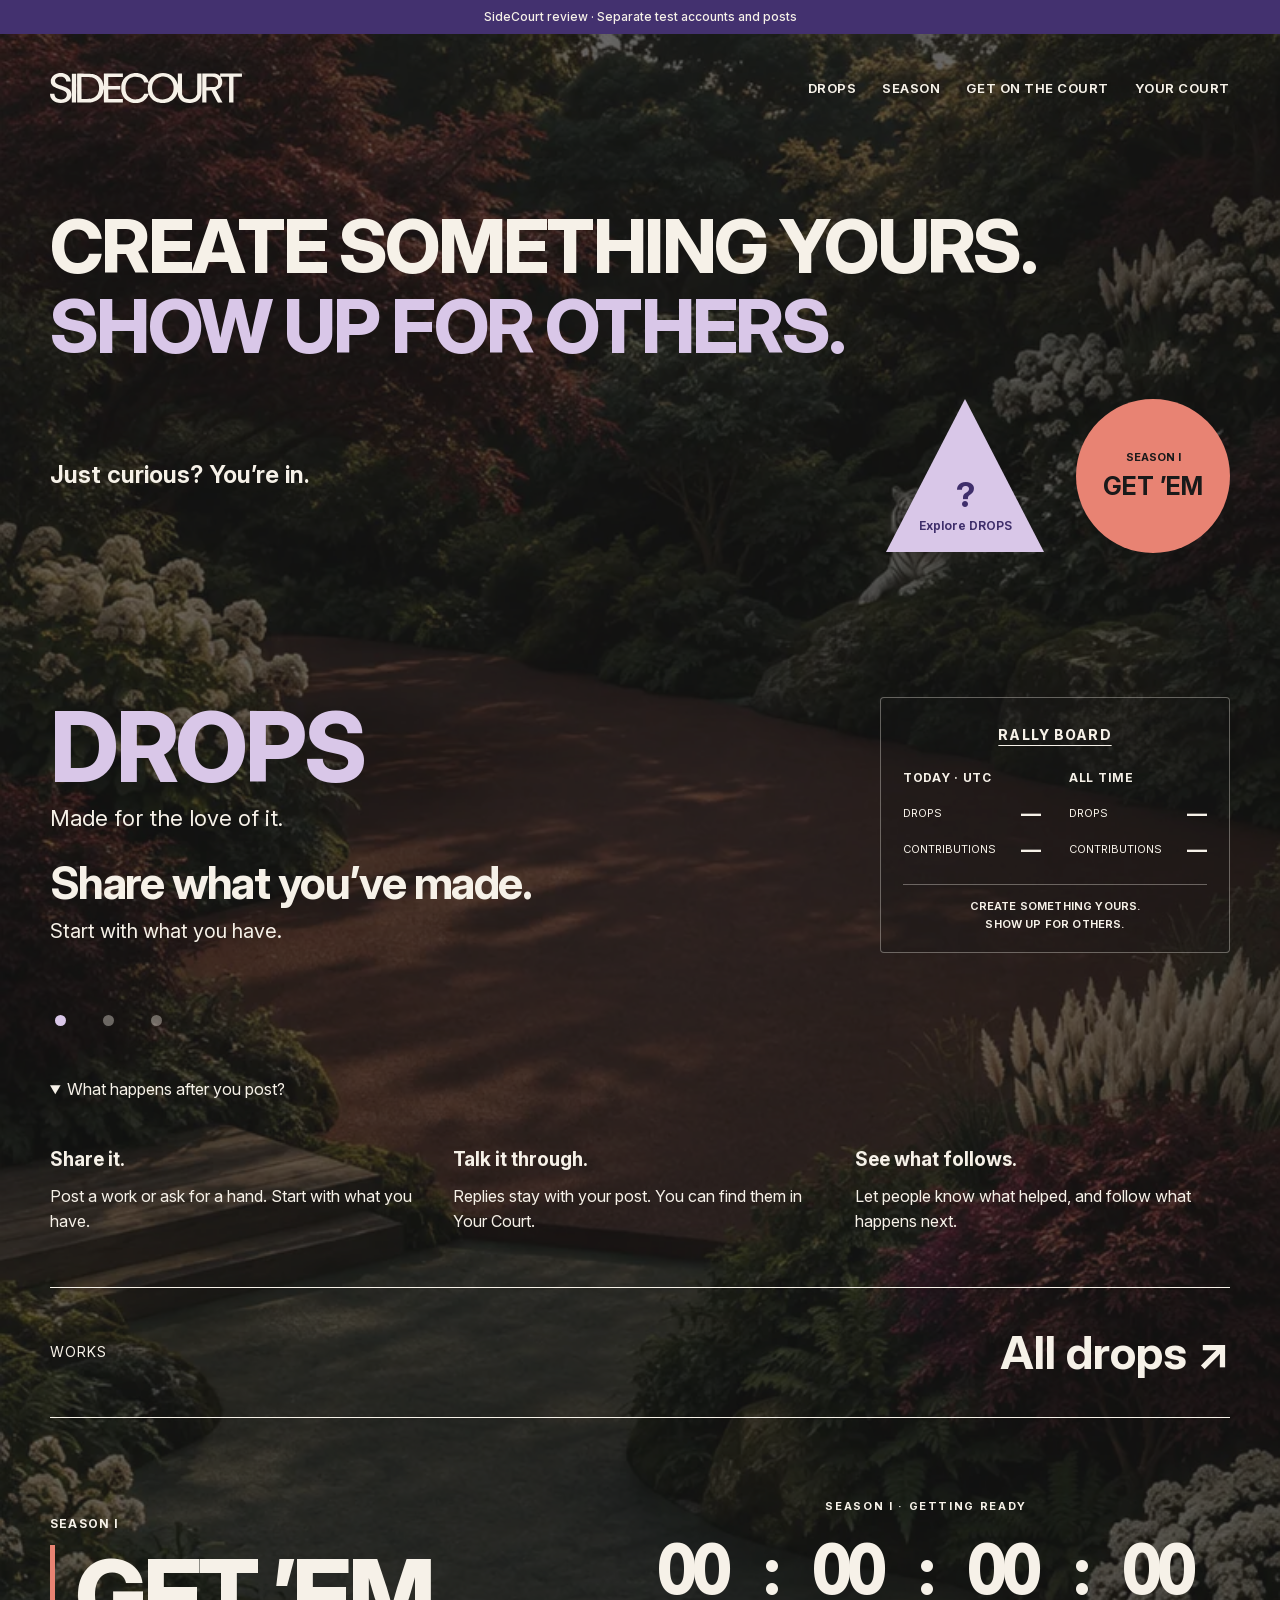
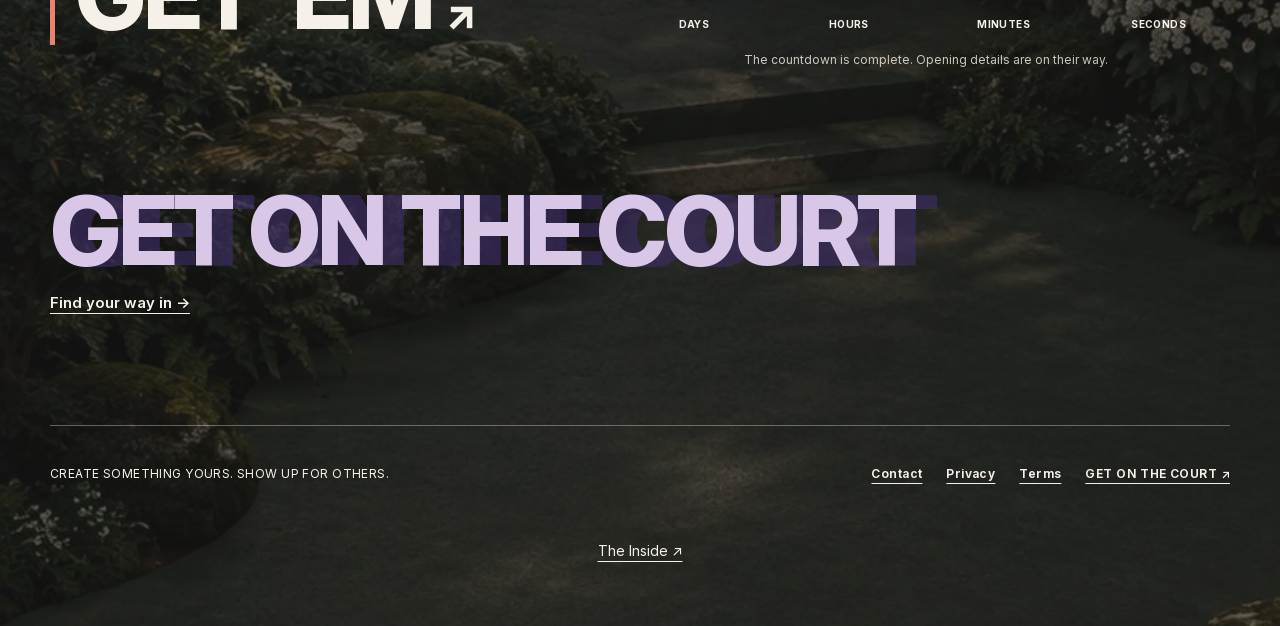
==== online-v2-2/index.html @ 7c6eb930 "Review: one-address AI connections (remote MCP flag, consent page for local clients) Co-Authored-By:" ====
<!DOCTYPE html>
<html lang="en" data-storage-key="sidecourt-cloud">
<head>
<meta charset="utf-8">
<meta name="viewport" content="width=device-width,initial-scale=1">
<title>SideCourt · Independent work</title>
<meta name="description" content="SideCourt — create something yours, show up for others.">
<script>if(new URLSearchParams(location.search).get('measure')==='1'){const s=document.createElement('script');s.src='performance.js';s.defer=true;document.head.append(s)}</script>
<script>(()=>{const p=(location.hash||'#home').slice(1).split('?')[0],art=({home:'home',drops:'drops',work:'drops',season:'season','get-on':'get-on',inside:'inside'})[p]||'utility';document.documentElement.dataset.entry=p==='home'?'home':'other';const link=document.createElement('link');link.rel='preload';link.as='image';link.href='assets/'+art+(matchMedia('(max-width:760px)').matches?'-mobile':'')+'.webp';link.fetchPriority='high';document.head.append(link)})();</script><style>html[data-entry="other"] [data-page="home"]{display:none}</style>
<link rel="preload" href="assets/InterLatin.woff2" as="font" type="font/woff2" crossorigin>
<link rel="stylesheet" href="scene.css?v=ac23c6d98a4e">
<link rel="icon" type="image/svg+xml" href="favicon.svg?v=stacked1">
<link rel="canonical" href="https://m1nga.github.io/sidecourt-review/online-v2-2">
<meta name="color-scheme" content="dark light">
<link rel="stylesheet" href="court.css?v=b1f5c480bf07">
<meta name="robots" content="noindex,nofollow"><style>.review-site-label{position:relative;z-index:100;background:#43316f;color:#f6f1e8;text-align:center;padding:8px 16px;font:500 12px/1.5 Inter,Arial,sans-serif}.review-site-label a{color:inherit}</style></head>
<body><aside class="review-site-label">SideCourt review · Separate test accounts and posts</aside>
<a class="skip" href="#main-home">Skip to content</a><noscript><div class="no-script">SideCourt needs JavaScript for navigation and account access. Enable it and reload this page.</div></noscript>
<div class="scene " data-page="home" style='--art:url("assets/home.webp");--art-mobile:url("assets/home-mobile.webp")'>
<header class="header container"><a class="brand" href="#home" aria-label="SideCourt home"><img src="assets/logo-cream.svg" alt="SideCourt" decoding="async"></a><nav class="nav" aria-label="Main navigation"><a href="#drops">DROPS</a><a href="#season">SEASON</a><a href="#get-on">GET ON THE COURT</a><a href="#court" data-account-link>YOUR COURT</a></nav><details class="mobile-nav"><summary>Menu</summary><nav aria-label="Mobile navigation"><a href="#drops">DROPS</a><a href="#season">SEASON</a><a href="#get-on">GET ON THE COURT</a><a href="#court" data-account-link>YOUR COURT</a></nav></details></header><main id="main-home" class="container" tabindex="-1"><section class="hero"><h1>
<span>CREATE SOMETHING YOURS.</span><span>SHOW UP FOR OTHERS.</span>
</h1>
<div class="hero-bottom">
<p><strong class="curious">Just curious? You’re in.</strong></p>
<div class="play-links">
<a class="triangle" data-random href="#drops" aria-label="Explore published posts"><strong>?</strong><span>Explore DROPS</span></a><a class="season-ball" href="#season" aria-label="Explore GET ’EM, Season I"><small>SEASON I</small><strong>GET ’EM</strong></a>
</div>
</div></section><section class="section" id="home-drops"><div class="drops-masthead"><div><h2>DROPS</h2><p class="drops-tagline">Made for the love of it.</p><div class="drops-carousel" aria-label="Ways to take part" aria-roledescription="carousel"><div class="drops-slides"><div class="drops-slide" ><h3>Share what you’ve made.</h3><p>Start with what you have.</p></div><div class="drops-slide" hidden><h3>Ask for a hand.</h3><p>Tell people what would help.</p></div><div class="drops-slide" hidden><h3>Help someone forward.</h3><p>You don’t need a work of your own to take part.</p></div></div><div class="carousel-controls"><button type="button" data-slide="0" aria-label="Show invitation 1" aria-pressed="true"></button><button type="button" data-slide="1" aria-label="Show invitation 2" aria-pressed="false"></button><button type="button" data-slide="2" aria-label="Show invitation 3" aria-pressed="false"></button></div></div></div><aside class="board" aria-label="Rally Board"><button type="button" class="board-title" data-board-info>RALLY BOARD</button><div class="periods"><div class="period"><strong class="period-title">TODAY · UTC</strong><div class="score-row"><span>DROPS</span><b data-rally="drops_today">—</b></div><div class="score-row"><span>CONTRIBUTIONS</span><b data-rally="contributions_today">—</b></div></div><div class="period"><strong class="period-title">ALL TIME</strong><div class="score-row"><span>DROPS</span><b data-rally="drops_all">—</b></div><div class="score-row"><span>CONTRIBUTIONS</span><b data-rally="contributions_all">—</b></div></div></div><p class="board-slogan"><span>CREATE SOMETHING YOURS.</span><span>SHOW UP FOR OTHERS.</span></p></aside></div><details class="participation-explainer" open><summary>What happens after you post?</summary><div class="participation-steps"><section><h3>Share it.</h3><p>Post a work or ask for a hand. Start with what you have.</p></section><section><h3>Talk it through.</h3><p>Replies stay with your post. You can find them in Your Court.</p></section><section><h3>See what follows.</h3><p>Let people know what helped, and follow what happens next.</p></section></div></details><div class="home-works-entry"><a id="all-drops-link" href="#drops"><span>WORKS</span><strong>All drops ↗</strong></a><p id="home-post-status" role="status" hidden></p><div id="home-featured" hidden></div></div></section><section class="section" id="home-season"><div class="season-intro">
<div>
<p class="eyebrow">SEASON I</p>
<h2><a class="season-title-link" href="#season" aria-label="Explore Season I"><span class="getem-word">GET ’EM</span><span aria-hidden="true">↗</span></a></h2>
</div>
<section class="season-countdown countdown-compact" data-season-countdown aria-label="Season I countdown"><p class="eyebrow" data-countdown-label>SEASON I OPENS IN</p><div class="countdown-digits" role="timer" aria-live="off"><div class="countdown-unit"><strong data-unit="days">00</strong><span>DAYS</span></div><div class="countdown-unit"><strong data-unit="hours">00</strong><span>HOURS</span></div><div class="countdown-unit"><strong data-unit="minutes">00</strong><span>MINUTES</span></div><div class="countdown-unit"><strong data-unit="seconds">00</strong><span>SECONDS</span></div></div><p class="countdown-date" data-countdown-note>October 13, 2026 · 11:13 AM EDT</p></section>

</div>
</section><section class="court-invite"><h2><a class="imprint" href="#get-on"><span class="imprint-word"><span class="imprint-trace" aria-hidden="true">GET ON THE COURT</span><span class="imprint-face">GET ON THE COURT</span></span></a></h2><a class="text-link" href="#get-on">Find your way in →</a></section></main><footer class="site-footer container"><p>CREATE SOMETHING YOURS. SHOW UP FOR OTHERS.</p>
<a href="#court?tab=support">Contact</a> <a href="#court?tab=privacy">Privacy</a> <a href="#court?tab=terms">Terms</a> <a href="#get-on">GET ON THE COURT ↗</a></footer><a class="inside-entry" href="#inside">The Inside ↗</a>
</div>
<div class="scene " data-page="drops" style='--art:url("assets/drops.webp");--art-mobile:url("assets/drops-mobile.webp")' hidden>
<header class="header container"><a class="brand" href="#home" aria-label="SideCourt home"><img src="assets/logo-cream.svg" alt="SideCourt" decoding="async"></a><nav class="nav" aria-label="Main navigation"><a href="#drops">DROPS</a><a href="#season">SEASON</a><a href="#get-on">GET ON THE COURT</a><a href="#court" data-account-link>YOUR COURT</a></nav><details class="mobile-nav"><summary>Menu</summary><nav aria-label="Mobile navigation"><a href="#drops">DROPS</a><a href="#season">SEASON</a><a href="#get-on">GET ON THE COURT</a><a href="#court" data-account-link>YOUR COURT</a></nav></details></header><main id="main-drops" class="container directory" tabindex="-1"><div class="directory-intro"><h1>DROPS</h1><p class="lede">Works to explore. Requests you might help with.</p></div><div class="discovery-tools">
<div class="directory-tabs" role="group" aria-label="Explore drops">
<button type="button" data-discovery="all" aria-pressed="true">All drops</button><button type="button" data-discovery="help" aria-pressed="false">Lend a hand</button>
</div>
<div class="directory-controls">
<label class="search"><span>Search drops &amp; people</span><input type="search" id="drop-search" placeholder="Work, person or @username" maxlength="100" autocomplete="off"></label><details class="filters"><summary>Filter</summary><div class="filter-panel">
<label><input type="checkbox" id="need-filter"> Specific help requests only</label><p>Show requests and works with an open invitation to help.</p>
</div></details>
</div>
<p id="discovery-context">Works and requests, shared by the people behind them.</p>
</div>
<section id="people-search" class="people-search" hidden><h2>People</h2><div id="people-results" class="people-results"></div><p id="people-status" role="status"></p><button type="button" class="text-link" id="people-more" hidden>More people →</button><button type="button" class="text-link" id="people-retry" hidden>Retry people search</button></section><div class="directory-posts"><article class="participation-invite invitation-square"><span class="invitation-plus" aria-hidden="true">+</span><p>This space could be yours.</p><div class="actions"><a class="button" href="#white?kind=work">Share a work ↗</a><a class="text-link" href="#white?kind=request">Ask for a hand ↗</a></div></article><div class="drop-grid" id="drop-results"></div></div>
<div id="drop-empty" class="glass empty" hidden>
<h2 id="empty-heading">No drops match this search.</h2>
<p id="empty-description">Try another word, or clear your filters.</p>
<button type="button" class="button" id="reset-search">Clear search &amp; filters</button>
</div>
<p id="result-status" role="status" aria-live="polite">Loading posts…</p><button class="text-link" data-retry-posts hidden>Retry</button></main><footer class="site-footer container"><p>CREATE SOMETHING YOURS. SHOW UP FOR OTHERS.</p>
<a href="#court?tab=support">Contact</a> <a href="#court?tab=privacy">Privacy</a> <a href="#court?tab=terms">Terms</a> <a href="#get-on">GET ON THE COURT ↗</a></footer>
</div>
<div class="scene " data-page="season" style='--art:url("assets/season.webp");--art-mobile:url("assets/season-mobile.webp")' hidden>
<header class="header container"><a class="brand" href="#home" aria-label="SideCourt home"><img src="assets/logo-cream.svg" alt="SideCourt" decoding="async"></a><nav class="nav" aria-label="Main navigation"><a href="#drops">DROPS</a><a href="#season">SEASON</a><a href="#get-on">GET ON THE COURT</a><a href="#court" data-account-link>YOUR COURT</a></nav><details class="mobile-nav"><summary>Menu</summary><nav aria-label="Mobile navigation"><a href="#drops">DROPS</a><a href="#season">SEASON</a><a href="#get-on">GET ON THE COURT</a><a href="#court" data-account-link>YOUR COURT</a></nav></details></header><main id="main-season" class="container season-page" tabindex="-1"><section class="season-countdown " data-season-countdown aria-label="Season I countdown"><p class="eyebrow" data-countdown-label>SEASON I OPENS IN</p><div class="countdown-digits" role="timer" aria-live="off"><div class="countdown-unit"><strong data-unit="days">00</strong><span>DAYS</span></div><div class="countdown-unit"><strong data-unit="hours">00</strong><span>HOURS</span></div><div class="countdown-unit"><strong data-unit="minutes">00</strong><span>MINUTES</span></div><div class="countdown-unit"><strong data-unit="seconds">00</strong><span>SECONDS</span></div></div><p class="countdown-date" data-countdown-note>October 13, 2026 · 11:13 AM EDT</p></section><div class="event-poster season-teaser">
<h1 class="season-title"><span class="getem-word">GET ’EM</span></h1>
<div class="season-message"><p class="event-line"><span>BRING ONE.</span><span>MOVE ONE.</span></p><div class="season-message-copy">
<p class="event-intro">Bring something you made.<br>Find something someone else made.<br>Do one thing that could move it forward.</p>
<p class="season-welcome">A product. A sketch. Something unfinished.<br>It doesn’t have to be ready. It just has to be yours.</p>
<div class="actions"><a class="button" href="#white?kind=work">PREPARE YOUR DROP →</a><a class="text-link" href="#drops">Explore the court ↗</a></div>
<p class="minor">Prepare now. Season participation opens separately.</p></div></div>
</div></main><footer class="site-footer container"><p>CREATE SOMETHING YOURS. SHOW UP FOR OTHERS.</p>
<a href="#court?tab=support">Contact</a> <a href="#court?tab=privacy">Privacy</a> <a href="#court?tab=terms">Terms</a> <a href="#get-on">GET ON THE COURT ↗</a></footer>
</div>
<div class="scene " data-page="get-on" style='--art:url("assets/get-on.webp");--art-mobile:url("assets/get-on-mobile.webp")' hidden>
<header class="header container"><a class="brand" href="#home" aria-label="SideCourt home"><img src="assets/logo-cream.svg" alt="SideCourt" decoding="async"></a><nav class="nav" aria-label="Main navigation"><a href="#drops">DROPS</a><a href="#season">SEASON</a><a href="#get-on">GET ON THE COURT</a><a href="#court" data-account-link>YOUR COURT</a></nav><details class="mobile-nav"><summary>Menu</summary><nav aria-label="Mobile navigation"><a href="#drops">DROPS</a><a href="#season">SEASON</a><a href="#get-on">GET ON THE COURT</a><a href="#court" data-account-link>YOUR COURT</a></nav></details></header><main id="main-get-on" class="container get-on-page" tabindex="-1"><h1><a class="imprint" href="#white?kind=work"><span class="imprint-word"><span class="imprint-trace" aria-hidden="true">GET ON THE COURT</span><span class="imprint-face">GET ON THE COURT</span></span></a></h1>
<p class="lede">Create something yours. Show up for others.</p>
<div class="routes"><section class="route glass"><h2>Something you made.</h2><p>A tool, an experiment, or something still taking shape. Give it a page of its own.</p><a class="button" href="#white?kind=work">Share a work</a></section><section class="route glass"><h2>Something to work through.</h2><p>A question, a missing piece, or a next step you could use a hand with. No product required.</p><a class="button secondary" href="#white?kind=request">Ask for a hand</a></section></div><p class="local-note"><a class="text-link" href="#drops">Explore DROPS →</a></p></main><footer class="site-footer container"><p>CREATE SOMETHING YOURS. SHOW UP FOR OTHERS.</p>
<a href="#court?tab=support">Contact</a> <a href="#court?tab=privacy">Privacy</a> <a href="#court?tab=terms">Terms</a> <a href="#get-on">GET ON THE COURT ↗</a></footer>
</div>
<div class="scene " data-page="inside" style='--art:url("assets/inside.webp");--art-mobile:url("assets/inside-mobile.webp")' hidden>
<header class="header container"><a class="brand" href="#home" aria-label="SideCourt home"><img src="assets/logo-cream.svg" alt="SideCourt" decoding="async"></a><nav class="nav" aria-label="Main navigation"><a href="#drops">DROPS</a><a href="#season">SEASON</a><a href="#get-on">GET ON THE COURT</a><a href="#court" data-account-link>YOUR COURT</a></nav><details class="mobile-nav"><summary>Menu</summary><nav aria-label="Mobile navigation"><a href="#drops">DROPS</a><a href="#season">SEASON</a><a href="#get-on">GET ON THE COURT</a><a href="#court" data-account-link>YOUR COURT</a></nav></details></header><main id="main-inside" class="container inside-page" tabindex="-1"><h1>THE<br>INSIDE</h1><div class="inside-opening"><h2>What you keep hidden is what brought you here.</h2><div class="inside-small"><p>Most of what we show begins somewhere we don’t.</p><p>A feeling that something no longer fits.</p><p>An idea that refuses to leave.</p><p>The urge to step somewhere unfamiliar.</p><p>Something another person leaves with us.</p><p>We rarely arrive with a clean explanation.</p></div></div><p class="inside-statement">Sometimes we make things simply because something inside us keeps moving.</p><div class="inside-creatures"><img src="assets/ring-cream.svg" alt="SideCourt" class="inside-ring" width="600" height="600" loading="lazy" decoding="async"><div class="inside-small"><p>If you’ve noticed the creatures around SideCourt, you’ve already seen traces of it.</p><p>A snake leaving what it has outgrown.</p><p>A tiger staying with something it cannot yet explain.</p><p>A leopard moving between land and water.</p><p>A magpie carrying something that did not begin with it.</p></div></div><div class="inside-ending"><p>They are not symbols to solve.</p><p>They are reminders that not everything that moves us needs to be visible.<br>Some things stay hidden for a while.</p><h2>And sometimes,<br>that’s exactly what leads us here.</h2><a class="text-link" data-return href="#home">← Back</a></div></main>
</div>
<div class="scene white" data-page="white" style='--art:url("assets/utility.webp");--art-mobile:url("assets/utility-mobile.webp")' hidden>
<header class="header container"><a class="brand" href="#home" aria-label="SideCourt home"><img src="assets/logo-plum.svg" alt="SideCourt" decoding="async"></a><nav class="nav" aria-label="Main navigation"><a href="#drops">DROPS</a><a href="#season">SEASON</a><a href="#get-on">GET ON THE COURT</a><a href="#court" data-account-link>YOUR COURT</a></nav><details class="mobile-nav"><summary>Menu</summary><nav aria-label="Mobile navigation"><a href="#drops">DROPS</a><a href="#season">SEASON</a><a href="#get-on">GET ON THE COURT</a><a href="#court" data-account-link>YOUR COURT</a></nav></details></header><main id="main-white" class="container submit-page" tabindex="-1"><div class="submit-heading">
<h1>Share something</h1>
<p>Share a work, ask for help, or do both.</p>
</div>
<div class="submit-grid">
<form id="work-form" aria-label="Private post draft">
<p class="minor">Save privately. Submit when ready. Publish after review.</p>
<section class="form-section">
<fieldset class="submission-kind"><legend>What would you like to share?</legend><label><input type="radio" name="kind" value="work"> <span>Share a work<small>Finished or still taking shape.</small></span></label><label><input type="radio" name="kind" value="thought"> <span>Ask for help<small>A question, a blocker, or something you need.</small></span></label><label><input type="radio" name="kind" value="work_need"> <span>Share a work + ask for help<small>Show your work and what could help next.</small></span></label></fieldset><input type="hidden" name="workBody"><input type="hidden" name="requestBody">
<input name="author" id="draft-author" type="hidden">
<label class="field"><span id="post-title-label">What is it called?</span><input id="work-name" name="name" maxlength="48" required placeholder="Give it a title"></label>
<label class="field"><span id="post-body-label">About your work</span><textarea aria-describedby="post-body-help" id="work-description" name="description" maxlength="8000" rows="6" required placeholder="Tell us what you made and what you’d like to share."></textarea></label>
<p class="minor" id="post-body-help">What does it do, who is it for, and why did you make it? A few sentences are enough.</p>
<section class="form-subsection" id="help-options"><label class="field">What would help?<textarea name="invitationBody" rows="3" maxlength="8000" placeholder="Ask one specific question, or describe the help you need."></textarea></label><input type="hidden" name="invitation" value="none"><p class="minor">People can reply on your page. Sharing a link does not give editing access.</p><label class="field">Anything to keep in mind? <span class="minor">Optional</span><textarea name="needContext" maxlength="8000" rows="2"></textarea></label></section><p class="minor" id="submission-material-help">Add a link, image or file so people can explore what you made.</p>
<section class="publication-guide" aria-label="Material use"><h2>Using what I share</h2><label class="field">Your choice<select id="collaboration-choice"><option value="">Choose before adding materials</option><option value="ask">Ask me first</option><option value="terms">Follow my terms</option><option value="legacy" hidden>Existing statement — kept unchanged</option></select></label><p id="terms-description" class="minor">No permission is selected for you.</p><div id="terms-fields" hidden><label class="field">Terms or license<textarea id="collaboration-terms" maxlength="1000" rows="3"></textarea></label><label class="field">Applies to<textarea name="termsScope" maxlength="1000" rows="2" placeholder="Say which materials these terms cover."></textarea></label></div><textarea name="reuse" hidden></textarea><p id="legacy-terms" class="preserve-text" hidden></p><p class="minor">Existing licenses still apply. This doesn’t give anyone editing access to your post.</p><fieldset><legend>These terms cover new materials I choose to add</legend><label><input type="checkbox" name="material-category" value="cover"> Cover images</label><label><input type="checkbox" name="material-category" value="files"> Uploaded files</label></fieldset><p id="permissions-status" role="status" class="minor">Choose before adding an image, uploading files or submitting.</p></section><details id="submission-attachments" open><summary>Links &amp; attachments</summary><p class="minor">Use a link, upload files, or both. Your source code is optional.</p><label class="field">Website or download link<input type="url" name="url" placeholder="https://" aria-describedby="website-help"></label><p class="minor" id="website-help">Already online? Link to the page people should open.</p><label class="field">GitHub or source link <span class="minor">Optional</span><input name="repository" type="url" placeholder="https://github.com/you/your-project" aria-describedby="github-help"></label><p class="minor" id="github-help">A repository, file or release page. This shares a link; it does not copy files to SideCourt.</p><div class="source-shortcuts"><a class="text-link" id="open-source" href="https://github.com/" target="_blank" rel="noopener noreferrer">Open GitHub ↗</a><a class="text-link" href="https://docs.github.com/en/repositories/working-with-files/managing-files/adding-a-file-to-a-repository" target="_blank" rel="noopener noreferrer">How to upload on GitHub ↗</a></div>
<div class="image-dropzone" id="image-dropzone"><label class="field">Image<input type="file" id="draft-cover" accept="image/png,image/jpeg,image/webp"></label><button type="button" id="remove-cover" class="text-link" hidden>Remove image</button><p class="status-line" id="cover-status" role="status">PNG, JPG or WebP · up to 1 MB.</p>
<p class="minor drop-hint">Drop an image here, or choose one.</p></div><div class="file-dropzone" id="file-dropzone"><label class="field">Files from your computer<input type="file" name="files" id="draft-files" multiple accept=".png,.jpg,.jpeg,.webp,.pdf,.txt,.md,.csv,.json,.zip"></label><p class="minor">Drop files here or choose several at once. ZIP a folder before uploading. Files upload privately to SideCourt storage (Supabase); you choose any public downloads after review.</p></div><p class="status-line" id="files-status" role="status" aria-live="polite">Up to 50 MB per file. For larger downloads, use a website or GitHub release link.</p>
</details>
<section class="form-subsection"><h2>Responses</h2><label><input type="radio" name="responses" value="open"> Open to replies</label><p class="minor">People can ask questions and share feedback here.</p><label><input type="radio" name="responses" value="updates"> Updates only</label><p class="minor">Only you can post updates here. Existing replies stay visible.</p><label class="field">Alternative contact <span class="minor">Required for help with updates only</span><input name="contact" maxlength="2048" placeholder="https://… or mailto:…"></label></section><div id="invitation-detail" hidden></div>
<details class="form-subsection" id="post-context"><summary>A little more context <span class="minor">Optional</span></summary><label class="field"><span id="post-why-label">Why it exists</span><textarea name="why" maxlength="8000" rows="3" placeholder="What made you start?"></textarea></label><label class="field"><span id="post-start-label">Use &amp; compatibility</span><textarea name="start" maxlength="8000" rows="3" placeholder="How to use it, supported devices, or anything worth knowing first."></textarea></label></details><textarea name="cardLine" hidden></textarea>
</section><div class="form-actions draft-save-bar">
<button type="button" class="text-link" id="save-draft">Save draft</button><button type="button" class="button secondary" id="preview-work">Preview →</button><button class="button" id="prepare-work" type="submit">Check before sharing →</button>
</div>
<p class="form-status" id="form-status" role="status" aria-live="polite"></p>
</form>
<aside class="submit-preview"><p class="eyebrow">YOUR CARD</p>
<div id="live-flip-preview"></div>
<div hidden aria-hidden="true">
<div id="draft-cover-placeholder"></div>
<img id="draft-preview-cover" hidden alt="Your selected cover"><h2 id="draft-preview-name"></h2>
<p id="draft-preview-author"></p>
<p id="draft-preview-description"></p>
</div>
<p class="minor">Your description appears on the back. Your username is added automatically.</p></aside>
</div></main><footer class="site-footer container"><p>CREATE SOMETHING YOURS. SHOW UP FOR OTHERS.</p>
<a href="#court?tab=support">Contact</a> <a href="#court?tab=privacy">Privacy</a> <a href="#court?tab=terms">Terms</a> <a href="#get-on">GET ON THE COURT ↗</a></footer>
</div>
<div class="scene " data-page="work" style='--art:url("assets/drops.webp");--art-mobile:url("assets/drops-mobile.webp")' hidden>
<header class="header container"><a class="brand" href="#home" aria-label="SideCourt home"><img src="assets/logo-cream.svg" alt="SideCourt" decoding="async"></a><nav class="nav" aria-label="Main navigation"><a href="#drops">DROPS</a><a href="#season">SEASON</a><a href="#get-on">GET ON THE COURT</a><a href="#court" data-account-link>YOUR COURT</a></nav><details class="mobile-nav"><summary>Menu</summary><nav aria-label="Mobile navigation"><a href="#drops">DROPS</a><a href="#season">SEASON</a><a href="#get-on">GET ON THE COURT</a><a href="#court" data-account-link>YOUR COURT</a></nav></details></header><main id="main-work" class="container work-page" tabindex="-1"><h1>Find something on the court.</h1><a class="text-link" href="#drops">Explore DROPS →</a></main><footer class="site-footer container"><p>CREATE SOMETHING YOURS. SHOW UP FOR OTHERS.</p>
<a href="#court?tab=support">Contact</a> <a href="#court?tab=privacy">Privacy</a> <a href="#court?tab=terms">Terms</a> <a href="#get-on">GET ON THE COURT ↗</a></footer>
</div>
<div class="scene white" data-page="account" style='--art:url("assets/utility.webp");--art-mobile:url("assets/utility-mobile.webp")' hidden>
<header class="header container"><a class="brand" href="#home" aria-label="SideCourt home"><img src="assets/logo-plum.svg" alt="SideCourt" decoding="async"></a><nav class="nav" aria-label="Main navigation"><a href="#drops">DROPS</a><a href="#season">SEASON</a><a href="#get-on">GET ON THE COURT</a><a href="#court" data-account-link>YOUR COURT</a></nav><details class="mobile-nav"><summary>Menu</summary><nav aria-label="Mobile navigation"><a href="#drops">DROPS</a><a href="#season">SEASON</a><a href="#get-on">GET ON THE COURT</a><a href="#court" data-account-link>YOUR COURT</a></nav></details></header><main id="main-account" class="container account-page" tabindex="-1"><section class="account-welcome"><p class="eyebrow">YOUR COURT</p>
<h1>Make yourself<br>at home.</h1>
<p>Your work, the things you save, and the exchanges you want to keep going.</p>
<p class="minor">Browse without an account. Sign in when you want to save a work or join a conversation.</p></section><section class="identity-panel">Account options are loading…</section></main><footer class="site-footer container"><p>CREATE SOMETHING YOURS. SHOW UP FOR OTHERS.</p>
<a href="#court?tab=support">Contact</a> <a href="#court?tab=privacy">Privacy</a> <a href="#court?tab=terms">Terms</a> <a href="#get-on">GET ON THE COURT ↗</a></footer>
</div>
<div class="scene " data-page="player" style='--art:url("assets/home.webp");--art-mobile:url("assets/home-mobile.webp")' hidden>
<header class="header container"><a class="brand" href="#home" aria-label="SideCourt home"><img src="assets/logo-cream.svg" alt="SideCourt" decoding="async"></a><nav class="nav" aria-label="Main navigation"><a href="#drops">DROPS</a><a href="#season">SEASON</a><a href="#get-on">GET ON THE COURT</a><a href="#court" data-account-link>YOUR COURT</a></nav><details class="mobile-nav"><summary>Menu</summary><nav aria-label="Mobile navigation"><a href="#drops">DROPS</a><a href="#season">SEASON</a><a href="#get-on">GET ON THE COURT</a><a href="#court" data-account-link>YOUR COURT</a></nav></details></header><main id="main-player" class="container player-page" tabindex="-1"><h1>Meet the people behind the posts.</h1><a class="text-link" href="#drops">Explore DROPS →</a></main><footer class="site-footer container"><p>CREATE SOMETHING YOURS. SHOW UP FOR OTHERS.</p>
<a href="#court?tab=support">Contact</a> <a href="#court?tab=privacy">Privacy</a> <a href="#court?tab=terms">Terms</a> <a href="#get-on">GET ON THE COURT ↗</a></footer>
</div>
<div class="scene white" data-page="court" style='--art:url("assets/utility.webp");--art-mobile:url("assets/utility-mobile.webp")' hidden>
<header class="header container"><a class="brand" href="#home" aria-label="SideCourt home"><img src="assets/logo-plum.svg" alt="SideCourt" decoding="async"></a><nav class="nav" aria-label="Main navigation"><a href="#drops">DROPS</a><a href="#season">SEASON</a><a href="#get-on">GET ON THE COURT</a><a href="#court" data-account-link>YOUR COURT</a></nav><details class="mobile-nav"><summary>Menu</summary><nav aria-label="Mobile navigation"><a href="#drops">DROPS</a><a href="#season">SEASON</a><a href="#get-on">GET ON THE COURT</a><a href="#court" data-account-link>YOUR COURT</a></nav></details></header><main id="main-court" class="container court-page" tabindex="-1"><div class="account-session" role="status" aria-live="polite"><span id="court-session-state">Checking your session…</span><button type="button" class="text-link" id="court-signout" hidden>Sign out</button></div><div class="workspace-heading" hidden>
<div>
<p class="eyebrow">YOUR COURT</p>
<h1 id="court-heading">Room for your work.</h1>
<p id="court-welcome">Create, manage and come back to what matters.</p>
</div>
<button class="button" type="button" data-new-work>New post ↗</button>
</div>
<div class="workspace-shell">
<nav class="workspace-nav" aria-label="Your Court sections" hidden><a href="#court?tab=overview">Overview</a><a href="#court?tab=drafts">Drafts</a><a href="#court?tab=posts">Your posts</a><a href="#court?tab=inbox">Inbox</a><a href="#court?tab=saved">Saved</a><a href="#court?tab=profile">Profile</a><a href="#court?tab=settings">Settings</a><a href="#court?tab=help">Need a hand?</a></nav><div>
<p class="workspace-scope" hidden>Your private workspace. You choose when an approved work becomes public.</p>
<p id="court-action-status" class="status-line" role="status" aria-live="polite"></p>
<div id="court-content" class="court-content"></div>
</div>
</div></main><footer class="site-footer container"><p>CREATE SOMETHING YOURS. SHOW UP FOR OTHERS.</p>
<a href="#court?tab=support">Contact</a> <a href="#court?tab=privacy">Privacy</a> <a href="#court?tab=terms">Terms</a> <a href="#get-on">GET ON THE COURT ↗</a></footer>
</div>
<div class="scene white" data-page="settings" style='--art:url("assets/utility.webp");--art-mobile:url("assets/utility-mobile.webp")' hidden>
<header class="header container"><a class="brand" href="#home" aria-label="SideCourt home"><img src="assets/logo-plum.svg" alt="SideCourt" decoding="async"></a><nav class="nav" aria-label="Main navigation"><a href="#drops">DROPS</a><a href="#season">SEASON</a><a href="#get-on">GET ON THE COURT</a><a href="#court" data-account-link>YOUR COURT</a></nav><details class="mobile-nav"><summary>Menu</summary><nav aria-label="Mobile navigation"><a href="#drops">DROPS</a><a href="#season">SEASON</a><a href="#get-on">GET ON THE COURT</a><a href="#court" data-account-link>YOUR COURT</a></nav></details></header><main id="main-settings" class="container settings-page" tabindex="-1"><a class="text-link" href="#court">← Your Court</a><h1>Settings</h1>
<p>Account settings are in Your Court.</p><a class="button" href="#court?tab=account">Open your account →</a></main><footer class="site-footer container"><p>CREATE SOMETHING YOURS. SHOW UP FOR OTHERS.</p>
<a href="#court?tab=support">Contact</a> <a href="#court?tab=privacy">Privacy</a> <a href="#court?tab=terms">Terms</a> <a href="#get-on">GET ON THE COURT ↗</a></footer>
</div>
<div class="scene " data-page="preview" style='--art:url("assets/drops.webp");--art-mobile:url("assets/drops-mobile.webp")' hidden>
<header class="header container"><a class="brand" href="#home" aria-label="SideCourt home"><img src="assets/logo-cream.svg" alt="SideCourt" decoding="async"></a><nav class="nav" aria-label="Main navigation"><a href="#drops">DROPS</a><a href="#season">SEASON</a><a href="#get-on">GET ON THE COURT</a><a href="#court" data-account-link>YOUR COURT</a></nav><details class="mobile-nav"><summary>Menu</summary><nav aria-label="Mobile navigation"><a href="#drops">DROPS</a><a href="#season">SEASON</a><a href="#get-on">GET ON THE COURT</a><a href="#court" data-account-link>YOUR COURT</a></nav></details></header><main id="main-preview" class="container work-page" tabindex="-1"><div class="preview-banner">
<span>Private preview · not published</span><a class="text-link" href="#white">← Back to editing</a>
</div>
<div id="full-work-preview"></div></main><footer class="site-footer container"><p>CREATE SOMETHING YOURS. SHOW UP FOR OTHERS.</p>
<a href="#court?tab=support">Contact</a> <a href="#court?tab=privacy">Privacy</a> <a href="#court?tab=terms">Terms</a> <a href="#get-on">GET ON THE COURT ↗</a></footer>
</div>
<div class="scene white" data-page="not-found" style='--art:url("assets/utility.webp");--art-mobile:url("assets/utility-mobile.webp")' hidden>
<header class="header container"><a class="brand" href="#home" aria-label="SideCourt home"><img src="assets/logo-plum.svg" alt="SideCourt" decoding="async"></a><nav class="nav" aria-label="Main navigation"><a href="#drops">DROPS</a><a href="#season">SEASON</a><a href="#get-on">GET ON THE COURT</a><a href="#court" data-account-link>YOUR COURT</a></nav><details class="mobile-nav"><summary>Menu</summary><nav aria-label="Mobile navigation"><a href="#drops">DROPS</a><a href="#season">SEASON</a><a href="#get-on">GET ON THE COURT</a><a href="#court" data-account-link>YOUR COURT</a></nav></details></header><main id="main-not-found" class="container missing-page" tabindex="-1"><h1>This page isn’t here.</h1>
<p>The link may be incomplete, or the page may no longer be available.</p>
<a class="button" href="#home">Back home →</a><a class="text-link" href="#drops">Explore DROPS →</a></main><footer class="site-footer container"><p>CREATE SOMETHING YOURS. SHOW UP FOR OTHERS.</p>
<a href="#court?tab=support">Contact</a> <a href="#court?tab=privacy">Privacy</a> <a href="#court?tab=terms">Terms</a> <a href="#get-on">GET ON THE COURT ↗</a></footer>
</div>
<div class="scene white" data-page="season-join" style='--art:url("assets/utility.webp");--art-mobile:url("assets/utility-mobile.webp")' hidden="">
<header class="header container"><a class="brand" href="#home" aria-label="SideCourt home"><img src="assets/logo-plum.svg" alt="SideCourt" decoding="async"></a><nav class="nav" aria-label="Main navigation"><a href="#drops">DROPS</a><a href="#season">SEASON</a><a href="#get-on">GET ON THE COURT</a><a href="#court" data-account-link>YOUR COURT</a></nav><details class="mobile-nav"><summary>Menu</summary><nav aria-label="Mobile navigation"><a href="#drops">DROPS</a><a href="#season">SEASON</a><a href="#get-on">GET ON THE COURT</a><a href="#court" data-account-link>YOUR COURT</a></nav></details></header><main id="main-season-join" class="container workspace-page" tabindex="-1">Season I · preparing to open.</main><footer class="site-footer container"><p>CREATE SOMETHING YOURS. SHOW UP FOR OTHERS.</p>
<a href="#court?tab=support">Contact</a> <a href="#court?tab=privacy">Privacy</a> <a href="#court?tab=terms">Terms</a> <a href="#get-on">GET ON THE COURT ↗</a></footer>
</div>
<div class="scene white" data-page="season-entry" style='--art:url("assets/utility.webp");--art-mobile:url("assets/utility-mobile.webp")' hidden="">
<header class="header container"><a class="brand" href="#home" aria-label="SideCourt home"><img src="assets/logo-plum.svg" alt="SideCourt" decoding="async"></a><nav class="nav" aria-label="Main navigation"><a href="#drops">DROPS</a><a href="#season">SEASON</a><a href="#get-on">GET ON THE COURT</a><a href="#court" data-account-link>YOUR COURT</a></nav><details class="mobile-nav"><summary>Menu</summary><nav aria-label="Mobile navigation"><a href="#drops">DROPS</a><a href="#season">SEASON</a><a href="#get-on">GET ON THE COURT</a><a href="#court" data-account-link>YOUR COURT</a></nav></details></header><main id="main-season-entry" class="container workspace-page" tabindex="-1">Season I · preparing to open.</main><footer class="site-footer container"><p>CREATE SOMETHING YOURS. SHOW UP FOR OTHERS.</p>
<a href="#court?tab=support">Contact</a> <a href="#court?tab=privacy">Privacy</a> <a href="#court?tab=terms">Terms</a> <a href="#get-on">GET ON THE COURT ↗</a></footer>
</div>
<dialog id="preview-dialog"><button class="close" type="button" aria-label="Close dialog">×</button><h2 id="dialog-title">SideCourt</h2>
<div id="dialog-body"></div></dialog><script defer src="config.js?v=954787739b1d"></script><script defer src="scene.js?v=285f85a361e4"></script>
<script defer src="court.js?v=427c4688855c"></script>
</body>
</html>
---- online-v2-2/scene.css ----
@font-face{font-family:Inter;src:url('assets/InterVariable.woff2') format('woff2');font-weight:100 900;font-display:swap}
@font-face{font-family:Inter;src:url('assets/InterLatin.woff2') format('woff2');font-weight:100 900;font-display:swap;unicode-range:U+0-024F,U+1E00-1EFF,U+2000-206F,U+20A0-20CF,U+2100-21FF,U+2212,U+FEFF,U+FFFD}
:root{--cream:#f6f1e8;--plum:#3f2e6b;--ink:#1a1a1a;--lilac:#d9c7e8;--coral:#e88373;--line:rgba(246,241,232,.35);--max:1180px;color-scheme:dark}
*{box-sizing:border-box}html{scroll-behavior:smooth;scroll-padding-top:24px}body{margin:0;background:var(--ink);font:16px/1.6 Inter,Arial,sans-serif;color:var(--cream)}[hidden]{display:none!important}a{color:inherit;text-underline-offset:5px}button,input,select,textarea{font:inherit}button,summary{cursor:pointer}button:disabled{cursor:not-allowed;opacity:1;color:#68616b;background:#e9e1e8;border:1px solid #807381}a,button,input,select,textarea,summary{-webkit-tap-highlight-color:transparent}a:focus-visible,button:focus-visible,summary:focus-visible,input:focus-visible,select:focus-visible,textarea:focus-visible{outline:3px solid var(--cream);outline-offset:5px;box-shadow:0 0 0 7px var(--plum)}button,a{touch-action:manipulation}img{display:block;max-width:100%}h1,h2,h3,p{margin:0}p+p{margin-top:1em}h1,h2,h3{line-height:1.08;overflow-wrap:anywhere}h1{font-size:clamp(42px,6.8vw,88px);letter-spacing:-.035em;font-weight:780}h2{font-size:clamp(30px,4vw,52px);letter-spacing:-.025em}h3{font-size:24px}button{color:inherit}main{min-height:60vh;outline:none}main:focus{box-shadow:none}main>*+*{margin-top:32px}.container{width:min(calc(100% - 96px),var(--max));margin-inline:auto}.scene{position:relative;isolation:isolate;min-height:100svh;padding-bottom:30px;background:var(--ink)}.scene:before{content:"";position:absolute;inset:0;z-index:-2;background-image:var(--art);background-size:cover;background-position:center top}.scene:after{content:"";position:absolute;inset:0;z-index:-1;background:rgba(26,26,26,.65);pointer-events:none}.white{color:var(--ink);--line:rgba(63,46,107,.25);color-scheme:light}.white:after{background:rgba(246,241,232,.93)}.white h1,.white h2{color:var(--plum)}.header{min-height:108px;display:flex;align-items:center;justify-content:space-between;gap:32px}.brand{flex:0 0 auto;display:block}.brand img{width:192px;height:auto}.nav{display:flex;align-items:center;gap:26px}.nav a,.mobile-nav a{font-size:13px;letter-spacing:.04em;font-weight:650;text-decoration:none;min-height:44px;display:flex;align-items:center}.nav a[aria-current=page]{text-decoration:underline;text-decoration-thickness:2px}.nav a:hover{text-decoration:underline}.white .nav a:hover{color:var(--plum)}.mobile-nav{display:none}.site-footer{display:flex;justify-content:space-between;gap:24px;border-top:1px solid var(--line);margin-top:100px;padding-top:26px;font-size:12px;letter-spacing:.035em}.site-footer a{font-weight:650}.inside-entry{display:block;width:max-content;margin:44px auto 12px;font-size:14px;min-height:44px}.skip{position:fixed;top:8px;left:8px;z-index:100;background:var(--cream);color:var(--plum);padding:12px;transform:translateY(-150%)}.skip:focus{transform:none}.sr-only,.sr-status{position:absolute;width:1px;height:1px;overflow:hidden;clip-path:inset(50%)}.eyebrow{font-size:12px;font-weight:700;letter-spacing:.1em;line-height:1.5;margin-bottom:12px;display:block}.minor,.sample-note,.local-state-label{font-size:14px;line-height:1.65}.sample-note{margin-top:18px}.text-link{display:inline-flex;align-items:center;min-height:44px;gap:8px;background:none;border:0;padding:4px 0;text-decoration:underline;font-weight:600;font-size:15px;line-height:1.45;white-space:normal;text-align:left}.button{display:inline-flex;align-items:center;justify-content:center;min-height:48px;padding:13px 21px;background:var(--cream);color:var(--plum);border:1px solid var(--cream);border-radius:3px;font-size:15px;font-weight:700;text-decoration:none;line-height:1.4;text-align:center;white-space:normal}.button:hover:not(:disabled){background:var(--lilac);border-color:var(--lilac)}.button.secondary{background:transparent;color:inherit;border-color:currentColor}.white .button{background:var(--plum);color:var(--cream);border-color:var(--plum)}.white .button.secondary{background:transparent;color:var(--plum)}.white .button:disabled{background:#e9e1e8;color:#68616b;border-color:#807381}.actions,.form-actions{display:flex;align-items:center;gap:16px 24px;flex-wrap:wrap;margin-top:26px}.glass{border:1px solid var(--line);background:rgba(26,26,26,.35);border-radius:5px}.white .glass{background:rgba(246,241,232,.8)}.status-line{font-size:14px;min-height:1.6em;margin-top:12px;white-space:pre-wrap}.local-note{padding:16px 20px;border-inline-start:3px solid currentColor;font-size:14px;line-height:1.65;background:rgba(26,26,26,.2)}.white .local-note{background:#e9e1ee;color:var(--plum)}
/* Hero keeps the brand equal; utility copy gives the visitor a concrete starting point. */
.hero{padding:64px 0 72px}.hero h1{font-size:clamp(38px,5.5vw,74px);font-weight:780;line-height:1.12;letter-spacing:-.025em}.hero h1 span{display:block}.hero h1 span:first-child{color:var(--cream)}.hero h1 span:last-child{color:var(--lilac)}.hero-bottom{display:flex;justify-content:space-between;align-items:center;gap:48px;margin-top:32px}.hero-bottom>p{max-width:480px;font-size:22px;line-height:1.5}.hero-explainer{display:block;font-size:16px;margin-top:16px;max-width:43ch}.play-links{display:flex;align-items:center;gap:32px;flex-shrink:0}.triangle{position:relative;isolation:isolate;display:flex;flex-direction:column;align-items:center;justify-content:flex-end;width:158px;min-height:153px;padding:45px 12px 17px;color:var(--plum);text-decoration:none;font-size:12px;font-weight:650;line-height:1.4}.triangle:before{content:"";position:absolute;inset:0;z-index:-1;background:var(--lilac);clip-path:polygon(50% 0,100% 100%,0 100%)}.triangle strong{font-size:34px}.season-ball{width:154px;min-height:154px;aspect-ratio:1;display:flex;flex-direction:column;align-items:center;justify-content:center;gap:9px;background:var(--coral);color:var(--ink);border-radius:50%;text-decoration:none;text-align:center;padding:24px 13px}.season-ball small{font-size:11px;font-weight:700;line-height:1.3}.season-ball strong{font-size:25px;line-height:1.1}.triangle:hover,.season-ball:hover{transform:translateY(-3px)}.section{margin-top:72px}.section-heading{display:flex;justify-content:space-between;align-items:start;gap:40px;margin-bottom:32px}.section-heading>div>p{margin-top:12px;font-size:20px}.section-heading h2,[data-page=drops] h1{color:var(--lilac);font-size:clamp(48px,6vw,80px)}.board{width:368px;max-width:100%;flex:0 0 auto;border:1px solid var(--line);background:rgba(26,26,26,.3);padding:16px 20px}.board-title{display:block;text-align:center;width:100%;min-height:40px;border:0;background:transparent;color:var(--cream);font-size:14px;font-weight:750;letter-spacing:.08em;text-decoration:underline;text-underline-offset:5px}.periods{display:grid;grid-template-columns:minmax(0,1fr) minmax(0,1fr);gap:28px;margin:12px 0 16px}.period{min-width:0}.period-title{font-size:12px;display:block;margin-bottom:9px;letter-spacing:.06em}.score-row{display:flex;gap:12px;justify-content:space-between;align-items:center;font-size:11px;line-height:1.8;min-width:0}.score-row b{font-size:20px}.board-slogan{border-top:1px solid var(--line);padding-top:12px;font-size:11px;font-weight:650;text-align:center;line-height:1.7;letter-spacing:.015em}.board-slogan span{display:block}.showcase{width:min(100%,960px);min-height:458px;display:grid;grid-template-columns:minmax(0,1fr) minmax(0,1.1fr);overflow:hidden}.showcase-cover{position:relative;min-height:360px;display:grid;place-items:center;background:var(--plum);overflow:hidden}.showcase-cover img{width:100%;height:100%;object-fit:cover;position:absolute;inset:0}.no-cover-word{display:none;font-size:40px;line-height:1.1;text-align:center;overflow-wrap:anywhere;padding:28px;color:var(--cream)}.no-cover .no-cover-word{display:block}.showcase-info{padding:36px;min-width:0;display:flex;flex-direction:column;justify-content:center}.showcase-info h3{font-size:40px;line-height:1.08}.attribution{font-size:12px;font-weight:700;letter-spacing:.06em;margin-top:12px}.showcase-description{margin-top:20px}.featured-question{border-top:1px solid var(--line);margin-top:24px;padding-top:20px;font-size:14px}.featured-question .eyebrow{margin-bottom:8px;font-size:11px}.season-intro{display:grid;grid-template-columns:1fr 1fr;align-items:start;gap:60px}.season-intro h2{font-size:clamp(62px,8vw,110px);color:var(--cream);border-inline-start:5px solid var(--coral);padding-inline-start:20px}.season-title-link{text-decoration:none}.season-title-link span{font-size:.45em}.season-copy{padding:32px}.season-copy h3{font-size:32px;margin-bottom:20px}.season-copy .text-link{margin-top:20px}.loop{display:grid;grid-template-columns:repeat(3,minmax(0,1fr));gap:38px;margin-top:44px}.loop>div{border-top:1px solid var(--line);padding-top:22px}.loop h3{font-size:21px;margin-bottom:16px}.loop p{font-size:15px}.court-invite{margin:112px 0 16px}.court-invite h2{font-size:clamp(48px,7vw,90px);color:var(--lilac);text-shadow:4px 0 var(--plum)}.court-invite p{margin-top:24px;max-width:560px;font-size:20px}
/* Directory: squares preserve identity; invitations use a readable adjoining line. */
.directory,.get-on-page,.season-page,.submit-page,.work-page,.court-page,.settings-page,.missing-page{padding-top:36px}.directory-tabs{display:flex;gap:12px;border-bottom:1px solid var(--line);padding-bottom:18px;flex-wrap:wrap}.directory-tabs button,.intent-options button,.activity-filters button{background:transparent;border:1px solid var(--line);padding:10px 16px;border-radius:3px;min-height:44px;color:inherit}.directory-tabs button[aria-pressed=true],.intent-options button[aria-pressed=true],.activity-filters button[aria-pressed=true]{background:var(--cream);color:var(--plum);border-color:var(--cream);font-weight:700}.directory-controls{display:flex;align-items:end;gap:20px;margin-top:24px;flex-wrap:wrap}.search{display:block;flex:1;min-width:210px;font-size:13px;font-weight:600}.search span{display:block;margin-bottom:7px}.search input{width:100%;min-height:48px;padding:12px 15px;border:1px solid var(--cream);background:var(--cream);color:var(--ink);border-radius:3px}.filters{position:relative}.filters summary{min-height:48px;padding:12px 16px;border:1px solid var(--line);border-radius:3px}.filter-panel{position:absolute;top:58px;right:0;width:300px;z-index:5;padding:24px;background:var(--ink);border:1px solid var(--cream);box-shadow:0 12px 24px #0006}.filter-panel label{display:flex;gap:12px;align-items:start}.filter-panel p{font-size:13px;margin-top:14px}.filter-panel input{margin-top:5px}.discovery-tools>p{font-size:14px;margin-top:16px}.drop-grid{display:grid;grid-template-columns:repeat(3,minmax(0,1fr));gap:32px;margin-top:32px}.drop-entry{min-width:0}.square{display:grid;place-items:center;position:relative;isolation:isolate;aspect-ratio:1;width:100%;background:var(--plum);border:1px solid var(--line);border-radius:3px;overflow:hidden;text-align:center;text-decoration:none;padding:24px}.square .cover{position:absolute;inset:0;width:100%;height:100%;object-fit:cover;z-index:-2}.square:after{content:"";position:absolute;inset:0;z-index:-1;background:rgba(26,26,26,.72)}.square.no-cover:after{display:none}.square-label{width:100%;min-width:0}.square-label h2{font-size:clamp(26px,3vw,40px);color:var(--cream);line-height:1.1;letter-spacing:-.025em}.square-label p{font-size:12px;line-height:1.45;font-weight:650;margin-top:14px;overflow-wrap:anywhere}.square:hover{border-color:var(--cream)}.help-invitation{padding:22px 0;border-bottom:1px solid var(--line)}.help-invitation>p:not(.eyebrow){font-size:15px}.help-invitation .text-link{margin-top:8px}.empty{padding:36px;margin-top:32px}.empty h2{font-size:30px;margin-bottom:15px}.empty .button{margin-top:20px}.get-on-page>h1{color:var(--lilac);text-shadow:4px 0 var(--plum)}.lede{font-size:22px}.routes{display:grid;grid-template-columns:1fr 1fr;gap:24px;margin-top:44px}.route{padding:36px}.route h2{font-size:34px;margin-bottom:20px}.route .button{margin-top:24px}.route:first-child{grid-column:1/-1;display:grid;grid-template-columns:1fr 1fr;gap:40px}.route .minor{margin-top:14px}.season-title{color:var(--cream);border-inline-start:5px solid var(--coral);padding-inline-start:20px;font-size:clamp(80px,13vw,160px)}.season-opening{max-width:780px;padding:30px 0}.season-opening h2{font-size:clamp(30px,4.5vw,55px);margin-bottom:24px}.season-mechanism{padding:36px}.season-mechanism h2{font-size:36px}.season-note{margin-top:32px;border-top:1px solid var(--line);padding-top:22px;font-size:14px}.season-everyday{max-width:730px;margin-top:60px}.season-everyday h2{margin-bottom:20px}
/* Story remains white text directly on the original artwork, with no panel. */
[data-page=inside]{color:#fff}[data-page=inside]:after{background:rgba(26,26,26,.65)}.inside-top{margin-top:32px}.inside-page{max-width:810px;padding-top:20px}.inside-page h1{font-size:clamp(48px,8vw,96px);margin-bottom:64px;color:#fff}.inside-story{font-size:clamp(19px,2vw,24px);line-height:1.8;background:none;border:none;padding:0}.inside-story p{margin:0 0 30px}.inside-story strong{font-weight:650}.inside-signature{width:230px;margin-top:64px;margin-bottom:32px}
/* Writing and reading expand with content, including the mobile preview. */
.submit-heading h1{font-size:clamp(42px,6vw,72px);margin:18px 0}.submit-grid{display:grid;grid-template-columns:minmax(0,1.45fr) minmax(0,1fr);gap:60px;align-items:start}.form-section{padding:28px 0;border-bottom:1px solid var(--line)}.form-section h2{font-size:25px;margin-bottom:24px}.field{display:block;font-size:15px;font-weight:600;line-height:1.5}.field+.field{margin-top:24px}.field>input:not([type=radio]):not([type=checkbox]),.field textarea,.field select{display:block;width:100%;padding:12px 14px;border:1px solid #796b8d;border-radius:3px;background:var(--cream);color:var(--ink);min-height:48px;margin-top:8px;font-weight:400}.field textarea{resize:vertical;min-height:112px;line-height:1.6}.field input::placeholder,.field textarea::placeholder,.search input::placeholder{color:#685e6b;opacity:1}.field input[type=file]{font-size:13px;padding:10px;max-width:100%}.field input[type=file]::file-selector-button{font:inherit;background:var(--plum);color:var(--cream);border:0;padding:9px 10px;margin-right:10px;border-radius:2px}.counter{display:block;text-align:right;font-size:12px;margin-top:6px;font-weight:400}.choice-row{display:flex;gap:16px;flex-wrap:wrap;margin-bottom:20px}.choice-row label{display:flex;gap:8px;align-items:center;min-height:44px;font-size:14px}.choice-row input,.filter-panel input{width:18px;height:18px;accent-color:var(--plum);flex-shrink:0}.submit-preview{position:sticky;top:24px;background:var(--cream);border:1px solid var(--line);padding:24px;border-radius:4px}.submit-preview img{aspect-ratio:1;width:100%;object-fit:cover;margin-bottom:24px}.submit-preview h2{font-size:34px;margin-bottom:12px}.submit-preview p{overflow-wrap:anywhere}.submit-preview .minor{margin-top:30px}.cover-placeholder{aspect-ratio:1;background:var(--plum);color:var(--cream);display:grid;place-items:center;text-align:center;padding:24px;font-size:26px;line-height:1.2;margin-bottom:24px}.form-status{margin-top:18px;font-size:14px;white-space:pre-wrap}.work-heading{display:grid;grid-template-columns:minmax(0,1.35fr) minmax(0,1fr);gap:54px;align-items:center;margin-top:34px}.work-heading h1{color:var(--lilac);font-size:clamp(46px,6vw,80px);margin:20px 0}.work-heading>div>p:not(.attribution):not(.minor):not(.status-line){font-size:21px;line-height:1.5}.work-heading .minor{margin-top:24px}.work-media{width:100%;aspect-ratio:1;object-fit:cover;border-radius:4px;border:1px solid var(--line)}.author-question{padding:32px 36px;margin-top:44px;border-inline-start:4px solid var(--coral);max-width:940px}.author-question h2{font-size:clamp(26px,3vw,38px);line-height:1.25;max-width:28ch}.author-question>p:not(.eyebrow){margin-top:18px;max-width:70ch}.author-question .text-link{margin-top:14px}.work-reading{max-width:940px;padding:36px;margin-top:30px}.work-reading h2{font-size:32px;margin-bottom:18px}.work-reading>section+section{margin-top:40px}.work-disclosure{border-block-start:1px solid var(--line);padding:20px 0;margin-top:24px}.work-disclosure summary{min-height:32px;font-weight:650}.work-disclosure p{margin-top:16px}.work-disclosure .text-link{margin-top:12px}.cleaning-demo{background:var(--cream);color:var(--plum);text-align:center;margin-top:20px;padding:30px;border-radius:4px}.cleaning-demo .button,.hold-button{background:var(--plum);border:1px solid var(--plum);color:var(--cream);padding:14px 24px;border-radius:3px;min-height:48px;font-weight:650;margin-top:18px}.cleaning-demo.is-active{background:var(--plum);color:var(--cream)}.cleaning-demo.is-active .hold-button{border-color:var(--cream)}.hold-button{touch-action:none;user-select:none}.demo-note{font-size:13px}.activity-section{padding-top:30px;border-top:1px solid var(--line)}.activity-section form{margin-top:24px}.intent-options{display:flex;gap:10px;flex-wrap:wrap;margin:24px 0 16px}.intent-options button{font-size:14px}.activity-filters{display:flex;gap:12px;flex-wrap:wrap;margin:38px 0 20px}.activity-filters button{font-size:14px}.origin-line{font-size:14px;max-width:700px}.preview-banner{display:flex;justify-content:space-between;gap:20px;border-bottom:1px solid var(--line);padding-bottom:18px;font-size:14px}.preview-details{max-width:900px;margin-top:32px;padding:32px}.preview-details h2{font-size:27px;margin:30px 0 12px}.preview-details p{white-space:pre-wrap;overflow-wrap:anywhere}.preview-file-list{padding-left:20px}.preview-file-list li{margin:12px 0;overflow-wrap:anywhere}
/* Return path, records and honest account state. */
.account-page{display:grid;grid-template-columns:1.1fr 1fr;gap:72px;align-items:start;padding-top:60px}.account-welcome h1{font-size:clamp(44px,5vw,68px);color:var(--lilac);margin:20px 0 24px}.account-work{display:flex;align-items:center;gap:20px;text-decoration:none;margin-top:32px}.account-work img{width:100px;aspect-ratio:1;object-fit:cover}.account-work small{display:block;margin-top:8px;font-size:12px}.identity-panel{padding:36px}.identity-panel h2{font-size:34px;margin-bottom:24px}.oauth-buttons{display:grid;gap:14px;margin:24px 0}.court-page h1{font-size:clamp(40px,5vw,64px)}.court-content{display:grid;gap:24px;margin-top:32px}.court-record{padding:28px;border:1px solid var(--line);border-radius:4px;background:rgba(246,241,232,.8);min-width:0}.court-record h2{font-size:28px;margin-bottom:16px}.court-record p{white-space:pre-wrap;overflow-wrap:anywhere}.court-record .record-label{font-size:12px;font-weight:700;letter-spacing:.08em;margin-bottom:12px}.court-record .actions{margin-top:18px}.settings-page{max-width:760px}.settings-page h1{margin:20px 0 40px}.settings-page section{border-top:1px solid var(--line);padding-top:28px;margin-top:36px}.settings-page h2{font-size:26px;margin-bottom:20px}.settings-page .button{margin-top:16px}.settings-page .field{max-width:430px}.tool-list{display:flex;gap:20px;margin-top:20px;font-size:14px}.missing-page{max-width:800px}.missing-page p{font-size:20px}.missing-page>.text-link{margin-left:20px}.player-page{padding-top:36px}.player-page>section:first-child h1{color:var(--lilac);margin:18px 0}.player-page>section:first-child p{margin-top:16px}.player-page>section+section{margin-top:56px}.player-page>section+section>h2{margin-bottom:24px}.player-page .square{max-width:360px}.player-page .square h3{font-size:34px}.player-heading h1{color:var(--lilac)}.player-heading p{font-size:20px;margin-top:20px}.player-works{margin-top:60px}.player-works h2{margin-bottom:24px}.player-page .drop-grid{max-width:760px;grid-template-columns:repeat(2,minmax(0,1fr))}
.review{position:fixed;bottom:12px;right:16px;z-index:20;max-width:min(340px,calc(100% - 32px));background:var(--cream);color:var(--plum);border:1px solid var(--plum);border-radius:4px;box-shadow:0 6px 28px #0004;font-size:13px}.review>summary{padding:10px 16px;min-height:44px;font-weight:650}.review-body{padding:4px 20px 20px;max-height:65svh;overflow:auto}.review-body p{margin:14px 0}.review-body a{display:block;min-height:44px;padding-top:12px}.review-body .field{font-size:13px}.review-body input,.review-body select{font-size:13px}.no-script{padding:24px;background:var(--cream);color:var(--plum)}dialog{border:1px solid var(--lilac);border-radius:5px;background:var(--cream);color:var(--ink);width:min(560px,calc(100% - 32px));max-height:85svh;padding:32px;overflow:auto}dialog::backdrop{background:rgba(26,26,26,.7)}dialog h2{font-size:28px;color:var(--plum);padding-right:32px;margin-bottom:22px}dialog .close{position:absolute;right:12px;top:10px;border:0;background:transparent;color:var(--plum);font-size:28px;width:44px;height:44px}dialog .button{background:var(--plum);color:var(--cream);border-color:var(--plum)}dialog .secondary{color:var(--plum);background:transparent}dialog .field{margin-top:20px}dialog p{overflow-wrap:anywhere}.toast-error{position:fixed;top:12px;left:50%;transform:translateX(-50%);z-index:60;padding:16px 24px;background:var(--cream);color:var(--plum);border:2px solid var(--plum);width:min(560px,calc(100% - 32px))}
@media(min-width:1450px){.hero{padding-top:90px}.hero h1{font-size:76px}}
@media(max-width:1050px){.container{width:calc(100% - 56px)}.nav{gap:16px}.nav a{font-size:11px}.brand img{width:170px}.hero-bottom{gap:24px}.play-links{gap:18px}.triangle{width:140px;min-height:144px}.season-ball{width:140px;min-height:140px}.showcase-info{padding:28px}.submit-grid{gap:32px}.drop-grid{gap:24px}.work-heading{gap:32px}.account-page{gap:32px}}
@media(max-width:760px){.container{width:calc(100% - 40px)}.header{min-height:88px;gap:20px}.brand img{width:156px}.nav{display:none}.mobile-nav{display:block;position:relative}.mobile-nav summary{padding:10px 14px;border:1px solid var(--line);min-height:44px;font-size:14px}.mobile-nav nav{position:absolute;right:0;top:54px;z-index:15;min-width:235px;padding:14px 22px;background:var(--ink);color:var(--cream);border:1px solid var(--cream)}.mobile-nav nav a{font-size:13px;padding:8px 0}.hero{padding:42px 0 30px}.hero h1{font-size:clamp(32px,7.4vw,56px)}.hero-bottom{display:block;margin-top:26px}.hero-bottom>p{font-size:20px}.hero-explainer{font-size:15px;max-width:46ch}.play-links{justify-content:flex-start;margin-top:32px;gap:28px}.section{margin-top:56px}.section-heading{display:block;margin-bottom:24px}.board{width:100%;max-width:368px;margin-top:24px}.showcase{display:flex;flex-direction:column;min-height:0;height:auto;width:100%;max-width:520px}.showcase-cover{aspect-ratio:1.25;min-height:0}.showcase-info{padding:26px}.showcase-info h3{font-size:34px}.showcase-description{margin-top:16px}.showcase .actions{margin-top:20px}.season-intro{grid-template-columns:1fr;gap:26px}.season-intro h2{font-size:76px}.season-copy{padding:26px}.loop{grid-template-columns:1fr;gap:28px;margin-top:32px}.loop h3{font-size:22px;margin-bottom:10px}.court-invite{margin-top:64px}.court-invite h2{font-size:48px}.court-invite p{font-size:18px}.site-footer{margin-top:64px;display:block;padding-bottom:40px;font-size:11px}.site-footer>a{display:inline-block;margin-top:12px;min-height:44px;padding-top:12px}.inside-entry{margin-top:8px}.directory,.get-on-page,.season-page,.submit-page,.work-page,.court-page,.settings-page{padding-top:24px}.directory-controls{gap:14px}.search{flex-basis:100%;min-width:0}.directory-controls>.button{flex:1}.filter-panel{left:0;right:auto;width:min(300px,calc(100vw - 40px))}.drop-grid{grid-template-columns:repeat(2,minmax(0,1fr));gap:18px}.square{padding:14px}.square-label h2{font-size:26px}.square-label p{font-size:12px}.help-invitation{padding-top:18px}.routes{grid-template-columns:1fr;gap:20px}.route,.route:first-child{display:block;padding:26px}.route h2{font-size:32px}.season-title{font-size:96px}.season-opening{padding-top:16px}.season-mechanism{padding:26px}.season-mechanism h2{font-size:30px}.inside-page h1{margin-bottom:36px}.inside-story{font-size:19px;line-height:1.8}.inside-signature{width:200px}.submit-grid{display:flex;flex-direction:column;gap:30px}.submit-grid>form{width:100%}.submit-preview{position:static;width:100%;display:block;order:-1}.submit-preview .cover-placeholder,.submit-preview img{display:none}.submit-preview h2{font-size:28px}.submit-preview .minor{margin-top:16px}.form-actions{gap:14px}.form-actions>.button{width:100%}.work-heading{grid-template-columns:1fr;gap:24px}.work-heading h1{font-size:48px}.work-heading>div>p:not(.minor):not(.status-line){font-size:19px}.work-heading .actions{gap:10px 22px}.work-media{max-width:480px}.author-question,.work-reading{padding:24px}.author-question h2{font-size:28px}.work-reading h2{font-size:28px}.cleaning-demo{padding:24px 16px}.preview-banner{display:block}.preview-banner a{display:flex;margin-top:10px}.preview-details{padding:24px}.account-page{grid-template-columns:1fr;padding-top:30px;gap:40px}.account-welcome h1{font-size:48px}.identity-panel{padding:26px}.court-record{padding:24px}.court-page h1{font-size:42px}.missing-page{padding-top:36px}.missing-page>.text-link{margin-left:0;display:flex}.review{bottom:8px;right:12px}.review:not([open]){font-size:12px}.review>summary{padding:9px 12px}.player-page .drop-grid{grid-template-columns:repeat(2,minmax(0,1fr))}}
@media(max-width:440px){.drop-grid,.player-page .drop-grid{grid-template-columns:1fr;max-width:400px}.square-label h2{font-size:34px}.hero h1{font-size:clamp(30px,8vw,35px)}.play-links{gap:20px}.triangle{width:128px;min-height:140px}.season-ball{width:128px;min-height:128px}.season-ball strong{font-size:22px}.season-ball small{font-size:10px}.board{padding:14px 16px}.periods{gap:20px}.score-row{font-size:11px;gap:8px}.score-row b{font-size:18px}.board-slogan{font-size:11px}.actions{gap:12px 20px}.court-invite h2{font-size:42px}.get-on-page>h1{font-size:42px}.directory-tabs{gap:8px}.directory-tabs button{padding:10px 14px}.submit-heading h1{font-size:40px}.work-heading h1{font-size:44px}.account-welcome h1{font-size:42px}.inside-page h1{font-size:44px}}
@media(prefers-reduced-motion:reduce){html{scroll-behavior:auto}*,*:before,*:after{animation:none!important;transition:none!important}.triangle:hover,.season-ball:hover{transform:none}}
@media print{.header,.review,.site-footer,.inside-entry,.form-actions,.mobile-nav{display:none!important}.scene:before,.scene:after{display:none}.scene{background:white;color:black}.container{width:100%}.glass{background:white;color:black;border:1px solid #888}.scene h1,.scene h2,.scene h3{color:black}.button,.text-link{color:black;background:white}.submit-preview{position:static}}

/* Keep writing controls at readable mobile size and avoid focus zoom. */
.field input:not([type=file]),.field textarea,.search input{font-size:16px}
---- online-v2-2/court.css ----
/* Original tree-shadow surface: the source already ranges from 223–252 in red,
   so the old 93% wash is unnecessary and concealed its defining shadows. */
.white:after{background:rgba(246,241,232,.12)}
.white .account-welcome h1{color:var(--plum)}.white .identity-panel{background:rgba(246,241,232,.45);border:1px solid var(--line)}
.writing-surface{background:var(--cream) url('assets/utility.png') center/cover;color:var(--ink);border-radius:5px;padding:28px!important;margin-top:34px}.writing-surface h2{color:var(--plum)}.writing-surface .local-note{background:#e9e1ee;color:var(--plum)}.writing-surface .button{background:var(--plum);color:var(--cream);border-color:var(--plum)}.writing-surface .intent-options button,.writing-surface .activity-filters button{border-color:#796b8d}.writing-surface [aria-pressed=true]{background:var(--plum)!important;color:var(--cream)!important}dialog{background:var(--cream) url('assets/utility.png') center/cover}
.hero-bottom .curious{font-weight:650;font-size:24px;line-height:1.35;display:block}.hero-bottom .hero-explainer{font-size:17px;max-width:42ch;line-height:1.65;margin-top:12px}.triangle{transform-origin:50% 88%;animation:shot-arrival 950ms 150ms backwards}.season-ball{animation:ball-arrival 1100ms 350ms backwards;transform-origin:50% 85%}.triangle strong{display:block;transition:transform 220ms}.triangle:hover strong,.triangle:focus-visible strong{transform:rotate(-12deg) translateY(-4px)}.season-ball:hover,.season-ball:focus-visible{transform:rotate(7deg) translateY(-5px);transition:transform 260ms}.triangle:hover{transform:rotate(-3deg) translateY(-3px);transition:transform 220ms}@keyframes shot-arrival{0%{transform:translateY(16px) rotate(-9deg);opacity:0}55%{transform:translateY(-6px) rotate(4deg);opacity:1}100%{transform:translateY(0) rotate(0)}}@keyframes ball-arrival{0%{transform:translateY(-22px) rotate(-14deg);opacity:0}50%{transform:translateY(5px) rotate(5deg);opacity:1}75%{transform:translateY(-5px) rotate(-2deg)}100%{transform:translateY(0) rotate(0)}}
/* One discovery card: stable identity, short reverse, one way onward. */
.flip-card{width:100%;aspect-ratio:1;position:relative;border-radius:5px;border:1px solid rgba(246,241,232,.45);background:var(--plum);color:var(--cream);isolation:isolate;min-width:0;perspective:1100px;overflow:visible}.flip-stage{position:absolute;inset:0 0 88px;border-radius:4px 4px 0 0;overflow:hidden}.flip-rotor{width:100%;height:100%;position:relative;transform-style:preserve-3d;transition:transform 480ms cubic-bezier(.22,.7,.25,1)}.flip-card.is-flipped .flip-rotor{transform:rotateY(180deg)}.flip-face{position:absolute;inset:0;backface-visibility:hidden;-webkit-backface-visibility:hidden;min-width:0}.flip-face[aria-hidden=true]{pointer-events:none}.flip-front{background:var(--plum);display:grid;place-items:center}.flip-front img{position:absolute;inset:0;width:100%;height:100%;object-fit:cover;max-width:none}.flip-front:after{content:"";position:absolute;inset:40% 0 0;background:linear-gradient(transparent,#1a1a1aaa);pointer-events:none}.flip-cover-action{position:absolute;inset:0;width:100%;height:100%;border:0;background:transparent;color:var(--cream);text-align:left;z-index:1;padding:20px;display:flex;align-items:end;font-size:12px;font-weight:650;letter-spacing:.02em}.flip-cover-action span{background:rgba(26,26,26,.85);padding:5px 9px;border-radius:3px}.flip-back{transform:rotateY(180deg);background:transparent;color:var(--cream);padding:22px 24px 14px;display:flex;flex-direction:column;align-items:start;justify-content:space-between;gap:8px}.flip-back .eyebrow{font-size:10px;letter-spacing:.08em;margin:0}.flip-summary{font-size:16px;line-height:1.55;overflow-wrap:anywhere;display:-webkit-box;-webkit-box-orient:vertical;-webkit-line-clamp:4;overflow:hidden;margin:0!important}.flip-back .text-link{font-size:14px;color:var(--cream);margin:0;min-height:44px;padding:6px 0;flex-shrink:0}.flip-identity{position:absolute;bottom:0;left:0;right:0;height:88px;display:flex;align-items:center;justify-content:space-between;gap:12px;padding:12px 20px;border-top:1px solid rgba(246,241,232,.3);background:var(--plum);border-radius:0 0 4px 4px}.flip-identity>div{min-width:0;flex:1;text-align:center;padding-left:42px}.flip-identity h3{font-size:24px!important;color:var(--cream)!important;line-height:1.12;margin:0;display:-webkit-box;-webkit-box-orient:vertical;-webkit-line-clamp:2;overflow:hidden;overflow-wrap:anywhere}.flip-identity p{font-size:11px!important;letter-spacing:.03em;margin:6px 0 0!important;line-height:1.3;color:var(--cream);white-space:nowrap;overflow:hidden;text-overflow:ellipsis}.turn-control{height:44px;min-width:44px;border:1px solid rgba(246,241,232,.6);border-radius:50%;background:transparent;color:var(--cream);font-size:23px;line-height:1}.turn-control:hover{background:var(--cream);color:var(--plum)}.cover-mark{font-size:100px;line-height:1;color:var(--lilac);font-weight:450}.showcase-flip{display:block;min-height:0;overflow:visible;background:none;align-self:center}.showcase-flip .flip-card{border-width:0;border-radius:0;aspect-ratio:1}.showcase-flip .flip-identity{border-radius:0}.showcase-flip .flip-stage{border-radius:0}.showcase-flip .flip-front img{position:absolute;inset:0;width:100%;height:100%}.showcase{overflow:visible}.showcase-info{align-self:stretch}.player-page .flip-card{max-width:360px}.preview-discovery-card{width:100%;max-width:440px}.submit-preview{padding:20px;background:rgba(246,241,232,.5)}.submit-preview .flip-card{min-width:0}.submit-preview .minor{margin-top:20px}.form-subsection{padding-top:28px;margin-top:24px;border-top:1px solid var(--line)}.form-subsection h3{font-size:23px;color:var(--plum);margin-bottom:12px}.form-subsection .field{margin-top:20px}.code-section .minor{margin-bottom:22px}
/* Season has an event face; serious preparation moves to the tree-shadow surface. */
.event-poster{padding:20px 0 54px;max-width:940px}.event-poster .season-title{font-size:clamp(88px,13vw,156px);padding-left:24px;margin-top:16px}.event-line{font-size:clamp(32px,4vw,52px);font-weight:650;line-height:1.18;margin:30px 0 20px;letter-spacing:-.02em}.event-intro{font-size:20px;line-height:1.65;max-width:50ch}.event-poster .minor{max-width:68ch;margin-top:24px;font-size:13px}.event-program{display:grid;grid-template-columns:minmax(0,1fr) minmax(0,1.25fr);gap:72px;padding:44px 0;border-top:1px solid var(--line)}.event-program h2{font-size:clamp(34px,4vw,48px);line-height:1.1}.event-program>div>p{font-size:17px}.event-program .eyebrow{font-size:12px}.event-feature{border-inline-start:3px solid var(--coral);padding-left:28px}.event-feature h3{font-size:32px;margin-bottom:16px}.event-feature>p:nth-child(2){font-size:12px}.event-feature .minor{font-size:13px}.event-ways{display:grid;grid-template-columns:1fr 1fr;gap:32px;padding:12px 0 40px}.event-ways article{background:rgba(26,26,26,.4);border:1px solid var(--line);padding:34px;position:relative;border-radius:4px}.event-number{font-size:56px;font-weight:700;line-height:1;color:var(--lilac);display:block;margin-bottom:24px}.event-ways h2{font-size:34px;margin-bottom:18px}.event-ways .button{margin-top:26px}.event-rules{max-width:880px;padding:32px 0;outline:none}.event-rules h2{font-size:38px;max-width:26ch;margin-bottom:28px}.event-rules details{border-top:1px solid var(--line);padding:20px 0}.event-rules summary{font-size:18px;font-weight:600;min-height:44px;display:list-item}.event-rules details p{margin-top:12px;max-width:75ch}.event-closing{border-top:1px solid var(--line);padding-top:38px}.event-closing h2{font-size:42px}
/* Workspace uses a persistent navigation and actual records, not a wall of empty cards. */
.workspace-page{padding-top:32px}.workspace-page h1,.workspace-heading h1{font-size:clamp(36px,5vw,62px);max-width:18ch;line-height:1.08;color:var(--plum)}.workspace-heading{display:flex;align-items:start;justify-content:space-between;gap:30px;margin-bottom:38px}.workspace-heading p:not(.eyebrow){margin-top:18px;font-size:18px}.workspace-heading>.button{flex-shrink:0;margin-top:30px}.workspace-shell{display:grid;grid-template-columns:200px minmax(0,1fr);gap:54px;align-items:start}.workspace-nav{position:sticky;top:28px;display:flex;flex-direction:column;gap:5px;border-right:1px solid var(--line);padding-right:24px}.workspace-nav a{display:flex;align-items:center;min-height:45px;padding:8px 12px;border-radius:3px;color:var(--plum);font-size:14px;font-weight:550;text-decoration:none}.workspace-nav a[aria-current=page]{background:var(--plum);color:var(--cream)}.workspace-nav a:hover:not([aria-current=page]){background:var(--lilac)}.workspace-scope{font-size:12px;line-height:1.6;color:#5f5368;max-width:75ch}.workspace-shell .court-content{display:block;margin-top:22px;min-width:0}.court-content h2{font-size:31px;margin-bottom:20px}.court-content h3{font-size:24px;color:var(--plum);margin-bottom:14px}.court-content>p{margin-bottom:20px}.workspace-section-heading{display:flex;align-items:center;justify-content:space-between;gap:16px}.workspace-section-heading h2{margin:0}.workspace-section-heading+p{margin-top:20px}.workspace-empty,.workspace-welcome{padding:28px 0;border-block:1px solid var(--line);margin:24px 0}.workspace-empty p,.workspace-welcome p{max-width:64ch}.workspace-empty .button{margin-top:24px}.workspace-stats{display:grid;grid-template-columns:repeat(3,minmax(0,1fr));gap:24px;padding:26px 0;border-bottom:1px solid var(--line);margin-bottom:28px}.workspace-stats b{display:block;font-size:38px;line-height:1.2;color:var(--plum)}.workspace-stats span{font-size:13px;color:#5f5368}.section-label{font-size:17px!important;letter-spacing:.02em;margin-top:32px}.managed-work{border-bottom:1px solid var(--line);padding:25px 0}.managed-work .record-label{font-size:11px;letter-spacing:.05em;font-weight:650;color:var(--plum);margin-bottom:10px}.managed-work h3{font-size:26px;margin:0 0 12px}.managed-work p{max-width:68ch;overflow-wrap:anywhere}.managed-work .actions{margin-top:16px;gap:10px 22px}.workspace-info{padding-top:26px;margin-top:30px;border-top:1px solid var(--line)}.workspace-info h3{font-size:23px}.workspace-info .field{max-width:540px;margin-top:24px}.workspace-info>.button{margin-top:20px}.court-content details{padding:20px 0;border-bottom:1px solid var(--line)}.court-content summary{min-height:44px;font-weight:650;color:var(--plum)}.court-content details p{max-width:70ch}.court-content details .text-link{margin-top:12px}.preserve-text{white-space:pre-wrap;overflow-wrap:anywhere}.table-wrap{overflow-x:auto;margin-top:26px}table{width:100%;border-collapse:collapse;font-size:13px}td,th{padding:12px 10px;text-align:left;border-bottom:1px solid var(--line);vertical-align:top}th{font-weight:650;color:var(--plum)}.data-summary{padding:20px 0;border-block:1px solid var(--line);margin-top:24px}.file-action{font-size:14px;font-weight:600;color:var(--plum);max-width:100%;display:flex;flex-direction:column;gap:7px}.file-action input{max-width:100%;font-size:13px}.material-list{padding:0;list-style:none}.material-list li{display:flex;align-items:center;gap:18px;padding:16px 0;border-bottom:1px solid var(--line)}.material-list li>div{flex:1;min-width:0;overflow-wrap:anywhere}.material-list small{display:block;margin-top:6px;font-size:12px}.account-modes{display:flex;gap:8px;margin-bottom:30px;flex-wrap:wrap}.account-modes button{padding:10px 12px;border:1px solid #796b8d;color:var(--plum);background:transparent;min-height:44px;border-radius:3px;font-size:13px}.account-modes [aria-pressed=true]{background:var(--plum);color:var(--cream)}.connected-account-info{border-top:1px solid var(--line);padding-top:24px;margin-top:30px}.connected-account-info summary{min-height:44px;font-weight:600}.identity-panel form .button{margin-top:24px}.identity-panel .field{margin-top:20px}.account-page{padding-top:40px}
.entry-layout{display:grid;grid-template-columns:minmax(0,1.45fr) minmax(0,1fr);gap:60px;align-items:start;margin-top:32px}.entry-layout h2{font-size:30px;line-height:1.2;margin-bottom:22px}.entry-layout form{margin-top:24px}.entry-layout>form{margin-top:0}.entry-layout form>.field{margin-top:24px}.entry-summary{padding:26px;border:1px solid var(--line);border-radius:4px;background:rgba(246,241,232,.4);position:sticky;top:24px}.entry-summary h2{font-size:27px}.entry-summary ol{padding-left:20px}.entry-summary li{margin:16px 0}.entry-paths{border:0;margin:0 0 28px;padding:0;display:grid;gap:14px}.entry-paths legend{font-size:21px;font-weight:650;color:var(--plum);margin-bottom:20px}.entry-paths label{display:flex;align-items:start;gap:14px;padding:20px;border:1px solid #93849f;border-radius:4px;cursor:pointer;background:rgba(246,241,232,.4)}.entry-paths label:has(input:checked){border:2px solid var(--plum);padding:19px;background:#e9e1ee}.entry-paths input{margin-top:5px;width:18px;height:18px;accent-color:var(--plum);flex-shrink:0}.entry-paths strong{display:block;font-size:17px;color:var(--plum)}.entry-paths small{display:block;font-size:14px;line-height:1.6;margin-top:8px}.entry-selected-work{padding:24px;border-inline-start:3px solid var(--plum);background:rgba(246,241,232,.45)}.entry-selected-work h2{font-size:30px;margin:0 0 12px}.entry-selected-work .eyebrow{font-size:11px}.entry-receipt{border-left:3px solid var(--plum);background:#e9e1ee;padding:22px 26px;margin-top:30px}.status-pill{display:inline-block;font-size:12px;letter-spacing:.04em;font-weight:650;color:var(--plum);margin-bottom:12px}.entry-layout .minor{margin-top:16px}.readiness-list{list-style:none;padding:0}.readiness-list li{padding:12px 0;border-bottom:1px solid #cbbfd5}
@media(max-width:1050px){.workspace-shell{grid-template-columns:172px minmax(0,1fr);gap:32px}.workspace-nav{padding-right:16px}.entry-layout{gap:32px}.event-program{gap:42px}.flip-back{padding:18px 20px 10px}.flip-identity{padding-inline:14px}.flip-identity>div{padding-left:20px}}
@media(max-width:760px){.hero-bottom .curious{font-size:23px}.hero-bottom .hero-explainer{font-size:16px}.event-poster{padding-top:16px;padding-bottom:30px}.event-poster .season-title{font-size:100px;padding-left:16px}.event-line{font-size:36px}.event-intro{font-size:18px}.event-program{grid-template-columns:1fr;gap:26px;padding:32px 0}.event-program h2{font-size:36px}.event-ways{grid-template-columns:1fr;gap:20px}.event-ways article{padding:28px}.event-number{font-size:46px;margin-bottom:20px}.event-rules h2{font-size:32px}.event-rules summary{font-size:17px}.event-closing h2{font-size:34px}.workspace-heading{display:block;margin-bottom:26px}.workspace-heading h1{font-size:42px}.workspace-heading>.button{margin-top:24px}.workspace-shell{display:block}.workspace-nav{position:static;display:flex;flex-direction:row;gap:8px;overflow-x:auto;max-width:100%;border-right:0;border-bottom:1px solid var(--line);padding:0 0 14px;margin-bottom:24px;scrollbar-width:thin}.workspace-nav a{flex-shrink:0;padding:9px 14px;font-size:13px;white-space:nowrap}.workspace-stats{gap:14px}.workspace-stats b{font-size:32px}.workspace-stats span{font-size:12px}.workspace-section-heading{align-items:start}.court-content h2{font-size:28px}.managed-work h3{font-size:24px}.workspace-info{margin-top:26px}.material-list li{flex-wrap:wrap;gap:8px 20px}.material-list li>div{flex-basis:100%}.entry-layout{grid-template-columns:1fr;gap:28px}.entry-summary{position:static;max-width:none}.entry-layout h2{font-size:28px}.entry-paths label{padding:18px}.entry-paths label:has(input:checked){padding:17px}.entry-receipt{padding:20px}.showcase-flip{width:100%;aspect-ratio:auto}.showcase-flip .flip-card{aspect-ratio:1}.submit-preview{max-width:400px;padding:18px}.submit-preview .flip-front img{display:block;aspect-ratio:auto;margin:0}.submit-preview .flip-front img[hidden]{display:none}.submit-preview .flip-identity h3{margin:0!important}.submit-preview .flip-card{display:block}.flip-summary{font-size:16px}.flip-identity{height:88px}.flip-stage{bottom:88px}.preview-discovery-card{max-width:400px}.writing-surface{padding:22px!important}.account-page{padding-top:24px}.identity-panel{padding:24px}.table-wrap{margin-inline:-4px}td,th{padding:10px 7px}.entry-selected-work{padding:20px}}
@media(max-width:440px){.event-poster .season-title{font-size:82px}.workspace-heading h1{font-size:38px}.event-ways h2{font-size:30px}.flip-back{padding:14px 17px 6px;gap:5px}.flip-summary{font-size:14px;line-height:1.45;-webkit-line-clamp:4}.flip-back .eyebrow{font-size:9px}.flip-back .text-link{font-size:13px;min-height:40px}.flip-identity{height:82px;padding:10px 12px}.flip-stage{bottom:82px}.flip-identity>div{padding-left:15px}.flip-identity h3{font-size:22px!important}.flip-identity p{font-size:10px!important}.turn-control{min-width:40px;height:40px}.submit-preview{padding:14px;max-width:none}.submit-preview .flip-card{min-width:0}.workspace-nav{margin-inline:-4px;padding-inline:4px}.workspace-nav a{font-size:12px}.workspace-stats{gap:8px}.workspace-stats span{font-size:11px}.workspace-section-heading .button{padding:10px 14px;font-size:13px}.material-list{font-size:14px}}
/* Round 3: deliberate copy measure and motion that releases control after arrival. */
.court-invite p{max-width:none;font-size:clamp(18px,1.6vw,20px);text-wrap:pretty}
.court-invite p .copy-sentence{display:inline}
@media(min-width:900px){.court-invite p{width:100%;white-space:normal}}
@media(max-width:899px){.court-invite p .copy-sentence{display:block;max-width:42ch}.court-invite p .copy-sentence+.copy-sentence{margin-top:6px}}
.court-invite h2,.get-on-page>h1{text-shadow:4.4px 0 var(--plum);overflow-wrap:normal;text-wrap:balance}
.triangle,.season-ball{transition:transform 260ms ease}
.season-ball:hover,.season-ball:focus-visible{transform:rotate(7deg) translateY(-5px)}
.season-ball strong{display:block;transition:transform 260ms ease}
.season-ball:hover strong,.season-ball:focus-visible strong{transform:rotate(-10deg) scale(1.04)}
.season-title-link{display:inline-flex;align-items:baseline;gap:.14em;text-decoration:none;white-space:nowrap}
.season-title-link .getem-word{font-size:1em}
.getem-word{display:inline-block;transform-origin:15% 85%;transition:transform 280ms cubic-bezier(.2,.8,.25,1),text-shadow 280ms ease}
.season-title-link:hover .getem-word,.season-title-link:focus-visible .getem-word{transform:translateY(-4px) rotate(-3deg);text-shadow:3px 3px var(--plum)}
.season-title-link>span[aria-hidden]{display:inline-block;transition:transform 280ms ease}
.season-title-link:hover>span[aria-hidden],.season-title-link:focus-visible>span[aria-hidden]{transform:translate(4px,-4px)}
.season-intro h2{font-size:clamp(56px,7.5vw,106px)}
@media(max-width:760px){.season-intro h2{font-size:clamp(44px,14vw,76px)}.event-poster .season-title{font-size:clamp(56px,19vw,100px)}}
.season-title-link:focus-visible{outline:2px solid var(--cream);outline-offset:10px;border-radius:2px}
@media(prefers-reduced-motion:reduce){.season-title-link .getem-word,.season-title-link>span[aria-hidden],.season-ball strong{transition:none!important;transform:none!important;text-shadow:none!important}.triangle,.season-ball{animation:none!important;opacity:1!important;transform:none!important}.triangle:hover,.triangle:hover strong,.triangle:focus-visible strong,.season-ball:hover,.season-ball:focus-visible{transform:none!important;transition:none!important}.flip-rotor{transition:none!important;transform:none!important}.flip-card.is-flipped .flip-rotor{transform:none!important}.flip-back{transform:none!important}.flip-face[aria-hidden=true]{visibility:hidden}.flip-face[aria-hidden=false]{visibility:visible}}

/* Focused feedback: keep the Home invitation sentence on one desktop line. */
.hero-bottom{flex-wrap:wrap}
.hero-bottom>p{max-width:100%;flex:0 0 auto}
.hero-bottom .hero-explainer{max-width:none}
@media(min-width:761px){.hero-bottom .hero-explainer{white-space:nowrap}}
@media(max-width:760px){.hero-bottom>p{width:100%}.hero-bottom .hero-explainer{white-space:normal}}

/* Cloud data controls reuse the accepted visual system. */
.cloud-work{min-width:0}.cloud-work[hidden]{display:none}.preserve-text{white-space:pre-wrap;overflow-wrap:anywhere}.managed-work code,.managed-work pre{overflow-wrap:anywhere;white-space:pre-wrap;max-width:100%}.cp-downloads{flex-wrap:wrap;gap:1rem}button:disabled{opacity:.55;cursor:wait}
/* Account identity and published works use the accepted page surfaces. */
.profile-visibility{display:flex;align-items:flex-start;gap:12px;margin:20px 0 8px}
.profile-visibility input{flex:none;margin-top:4px}
.profile-works{display:grid;grid-template-columns:repeat(auto-fit,minmax(min(100%,260px),1fr));gap:24px;margin:24px 0}
.profile-works .drop-entry{min-width:0;max-width:480px}
#cloud-profile input[readonly]{opacity:.8}
#handle-help{font-size:14px;line-height:1.5}
#main-player .preserve-text{white-space:pre-wrap;overflow-wrap:anywhere}
/* Service states use the same quiet tree-shadow surface and brand palette. */
button:disabled{opacity:1;cursor:not-allowed;color:#5f5368;background:#e9e1ee;border-color:#93849f}
[aria-busy=true] button:disabled{cursor:progress}
.auth-footer{display:flex;flex-wrap:wrap;justify-content:space-between;gap:20px;margin-top:30px;padding-top:24px;border-top:1px solid var(--line)}
#email-sign-in,#email-verify{margin-top:26px}#email-verify{padding-top:24px;border-top:1px solid var(--line)}
#email-sign-in .button,#email-verify .button{margin-top:18px}#email-verify input{letter-spacing:.16em;font-variant-numeric:tabular-nums}
.field-error{color:#8a2437;font-size:14px;margin-top:8px}.field input[aria-invalid=true]{border:2px solid #8a2437}
.review-steps{display:flex;flex-wrap:wrap;gap:12px 24px;padding:0;list-style:none;margin:26px 0 16px;font-size:13px}
.review-steps li{padding:10px 14px;border:1px solid #93849f;border-radius:3px}.review-steps [data-current=true]{background:var(--plum);color:var(--cream);border-color:var(--plum)}
.review-guidance,.public-version{max-width:70ch}.public-version{padding:16px 20px;background:#e9e1ee;border-inline-start:3px solid var(--plum);margin-block:20px}
.upload-queue{list-style:none;padding:0;margin:20px 0}.upload-queue li{padding:15px 0;border-bottom:1px solid var(--line);display:grid;grid-template-columns:minmax(0,1fr) minmax(0,1fr);gap:20px}.upload-queue strong{display:block;overflow-wrap:anywhere}.upload-queue p{font-size:14px}
.upload-queue [data-upload-state=failed]{color:#8a2437}.inbox-section{margin-top:32px}.inbox-section h3{margin-bottom:16px}.inbox-section h4{font-size:21px;color:var(--plum)}.unread-mark{font-size:11px;margin-left:10px;padding:3px 7px;border:1px solid var(--plum);border-radius:3px}
#draft-recovery{border-inline-start:3px solid #8a2437;padding:18px 22px;margin-top:20px;background:#f6f1e8}#draft-recovery button{margin-top:16px}
#court-content>details{padding:22px 0}#court-content .managed-work .actions{flex-wrap:wrap}.managed-work label:has([name=publish-file]){display:flex;align-items:flex-start;gap:12px;padding:16px 0;min-height:44px}.managed-work [name=publish-file]{flex-shrink:0;margin-top:5px;width:18px;height:18px;accent-color:var(--plum)}
#main-season-join .event-ways article,#main-season-entry .event-ways article{background:rgba(246,241,232,.5);border-color:#93849f}
@media(max-width:760px){.upload-queue li{grid-template-columns:1fr;gap:7px}.auth-footer{display:block}.auth-footer>a{display:block;margin-top:14px}.review-steps{gap:8px}.review-steps li{font-size:12px;padding:9px 11px}.inbox-section{margin-top:26px}}
.reply-context{font-size:14px;padding:12px 16px;margin:14px 0;background:rgba(246,241,232,.1);border-inline-start:2px solid currentColor;white-space:pre-wrap;overflow-wrap:anywhere}
.private-note-editor{padding:24px 0;margin-top:24px;border-top:1px solid var(--line)}.private-note-editor summary{min-height:44px;font-weight:650}.private-note-editor label{margin-block:18px}.private-note-editor .minor{margin-top:12px}

/* Your Court: account entry before the private dashboard. */
#main-court [hidden]{display:none!important}
#main-court.account-entry{max-width:720px;padding-top:clamp(28px,6vw,76px);padding-bottom:80px}
.account-entry .workspace-shell{display:block}
.account-entry .court-content{margin-top:0;padding:clamp(24px,4vw,44px);background:rgba(255,255,255,.82);border:1px solid var(--line);border-radius:6px}
.account-entry .court-content h2{font-size:clamp(27px,3.5vw,38px);line-height:1.2;color:var(--plum)}
.account-entry .court-content>p{line-height:1.65}
.account-modes button{cursor:pointer;font:inherit;font-size:14px}
.account-service-notice{margin-top:28px;padding:22px;border-left:3px solid var(--plum);background:rgba(217,199,232,.28);line-height:1.65}
.account-service-notice p{margin-top:10px;font-size:15px}
.account-back{display:inline-block;margin-bottom:28px}
@media(max-width:760px){#main-court.account-entry{padding-top:24px}.account-entry .court-content{padding:24px 20px}.account-modes{gap:8px}.account-modes button{flex:1}.account-entry .auth-footer{font-size:14px}}

/* Platform management follows the existing utility page. */
.admin-nav{display:flex;flex-wrap:wrap;gap:12px 20px;margin:24px 0;padding:16px 0;border-block:1px solid currentColor}.admin-nav [aria-current=page]{font-weight:750;text-decoration:underline}.admin-metrics{display:grid;grid-template-columns:repeat(auto-fit,minmax(170px,1fr));gap:16px}.admin-metrics article{display:flex;flex-direction:column;gap:8px;padding:20px;background:rgba(255,255,255,.6);border-radius:8px}.admin-metrics strong{font-size:2rem}.admin-confirm{padding:24px;border:1px solid currentColor;border-radius:8px;margin-bottom:24px}.managed-work pre{white-space:pre-wrap;overflow-wrap:anywhere;max-height:360px;overflow:auto}.managed-work code{overflow-wrap:anywhere}.mfa-qr{width:220px;height:220px;background:white;padding:12px}#admin-panel .managed-work .button{margin:8px 8px 0 0}#admin-panel select{padding:12px;font:inherit;max-width:100%}#admin-panel .field input{max-width:100%}

/* Account identity and a distinct summary, shared across production routes. */
.account-session{display:flex;align-items:center;justify-content:space-between;gap:16px;flex-wrap:wrap;padding:14px 0;margin-bottom:24px;border-bottom:1px solid var(--line);font-size:14px}.account-session span{overflow-wrap:anywhere}.court-summary{display:grid;grid-template-columns:repeat(4,minmax(0,1fr));gap:12px;margin:24px 0 36px}.court-summary a{display:flex;flex-direction:column;gap:8px;padding:20px 14px;background:rgba(246,241,232,.75);border:1px solid var(--line);text-decoration:none}.court-summary strong{font-size:36px;color:var(--plum)}.court-summary span{font-size:13px}.court-next{padding-block:8px 24px}.court-next li{padding:12px 0}.court-next li span{display:block;font-size:14px;margin-top:5px}.court-shortcuts{display:flex;flex-wrap:wrap;gap:24px;padding-block:20px;border-top:1px solid var(--line)}.nav [data-account-link]{max-width:260px;overflow:hidden;text-overflow:ellipsis;white-space:nowrap}@media(max-width:760px){.court-summary{grid-template-columns:repeat(2,minmax(0,1fr))}.court-summary a{padding:16px 12px}.court-page,.workspace-shell,.workspace-shell>div{min-width:0}}
/* Submission: two clear paths, one description, automatic credit. */
.submission-kind{border:0;padding:0;margin:0 0 28px;display:flex;gap:14px;flex-wrap:wrap}.submission-kind legend{font-weight:700;margin-bottom:12px}.submission-kind label{padding:12px 16px;border:1px solid currentColor;border-radius:6px;cursor:pointer}.submission-kind label:has(input:checked){background:#43316f;color:#f6f1e8}.submission-kind input{accent-color:#43316f}.submit-page .form-subsection{margin-top:24px}.submit-page .form-subsection summary{cursor:pointer;font-weight:650}.submit-page textarea{resize:vertical}.flip-summary{display:-webkit-box;-webkit-box-orient:vertical;-webkit-line-clamp:5;overflow:hidden;overflow-wrap:anywhere}.managed-work>p:not(.record-label){overflow-wrap:anywhere}.submission-receipt h3{font-size:clamp(24px,4vw,40px);overflow-wrap:anywhere}.receipt-state{font-size:13px;letter-spacing:.08em;text-transform:uppercase}.receipt-qr{width:180px;max-width:100%;margin:20px 0}.receipt-art{display:block;width:100%;height:auto;margin-top:12px}.submission-receipt{animation:receipt-arrive .28s ease-out}.submission-receipt input{min-width:0;width:100%}@keyframes receipt-arrive{from{opacity:0;transform:translateY(12px)}to{opacity:1;transform:translateY(0)}}@media(prefers-reduced-motion:reduce){.submission-receipt{animation:none}}@media(max-width:600px){.submission-kind{display:grid;gap:8px}.submission-kind label{width:100%}.submit-page .form-actions{display:flex;flex-wrap:wrap}}
#submission-attachments{margin-top:16px}#submission-attachments>summary{font-weight:650;cursor:pointer;margin-bottom:20px}#submission-attachments[open]{margin-bottom:24px}.submit-page .minor{line-height:1.5}

/* Grid children must shrink at every breakpoint; long content must not widen the page. */
.court-page,.workspace-shell,.workspace-shell>div,.court-content,.court-summary>a{min-width:0;max-width:100%}
.court-content{overflow-wrap:anywhere}.court-content input,.court-content textarea,.court-content select{max-width:100%;min-width:0}
.account-session:has(#court-session-state[hidden]){justify-content:flex-end;border:0;margin-bottom:0;padding:8px 0}
.court-loading{min-height:180px}.court-loading p{color:#5f5368}.court-content [aria-busy=true]{cursor:progress}
@media(min-width:761px) and (max-width:1100px){.court-summary{grid-template-columns:repeat(2,minmax(0,1fr))}}

.court-content pre{max-width:100%;overflow:auto;white-space:pre-wrap;overflow-wrap:anywhere}
/* Your Court layout system. Scoped to the workspace and its opened branches. */
:is(#main-court,#main-white,#main-preview,#main-account,.court-profile-page,.court-public-post,.court-dialog){
 --court-rule:rgba(67,49,111,.18);--court-muted:#665d70;--court-primary:var(--plum);--court-on-primary:var(--cream);--court-control-border:rgba(67,49,111,.42);--court-space:24px;
 font-size:16px;line-height:1.6;min-width:0;
}
#main-court.container{width:min(calc(100% - 96px),1120px);padding-top:36px}
#main-court>*{margin-block:0}
#main-court:not(.account-entry)>.account-session{display:none}
#main-court .workspace-heading{display:flex;align-items:center;justify-content:space-between;gap:24px;margin:0 0 36px}
#main-court .workspace-heading h1{font-size:36px;line-height:1.2;max-width:none;letter-spacing:-.025em}
#main-court .workspace-heading .eyebrow{font-size:11px;line-height:1.5;margin:0 0 10px}
#main-court #court-welcome{font-size:16px;line-height:1.6;margin-top:12px}
#main-court .workspace-heading>.button{margin:0;flex-shrink:0}
#main-court.court-subpage .workspace-heading{margin-bottom:32px}
#main-court.court-subpage .workspace-heading h1{font-size:24px;letter-spacing:-.015em}
#main-court.court-subpage :is(#court-welcome,.workspace-heading .eyebrow){display:none}
#main-court .workspace-shell{display:grid;grid-template-columns:176px minmax(0,1fr);gap:40px;align-items:start}
#main-court.account-entry .workspace-shell{display:block}
#main-court .workspace-nav{gap:4px;padding:0 20px 0 0;border-right:1px solid var(--court-rule);top:24px}
#main-court .workspace-nav a{font-size:14px;line-height:1.4;font-weight:600;min-height:44px;padding:12px;border:0;text-decoration:none}
#main-court .court-content{display:block;max-width:100%;margin:0;min-height:340px}
#main-court .status-line:empty{display:none}
#main-court #court-action-status:not(:empty){padding:12px 16px;margin:0 0 24px;background:rgba(67,49,111,.055);border-radius:4px;font-size:14px;line-height:1.6}
:is(#main-court,#main-white,#main-preview,#main-account,.court-profile-page,.court-public-post,.court-dialog) :is(h2,h3,h4){line-height:1.3;letter-spacing:-.015em}
:is(#main-court,#main-white,#main-preview,#main-account,.court-profile-page,.court-public-post,.court-dialog) h2{font-size:30px;margin:0 0 12px}
:is(#main-court,#main-white,#main-preview,#main-account,.court-profile-page,.court-public-post,.court-dialog) h3{font-size:21px;margin:0 0 12px}
:is(#main-court,#main-white,#main-preview,#main-account,.court-profile-page,.court-public-post,.court-dialog) h4{font-size:17px;margin:0 0 8px;font-weight:650}
:is(#main-court,#main-white,#main-preview,#main-account,.court-profile-page,.court-public-post,.court-dialog) p{line-height:1.6;margin:0;overflow-wrap:anywhere}
:is(#main-court,#main-white,#main-preview,#main-account,.court-profile-page,.court-public-post,.court-dialog) p+p{margin-top:12px}
:is(#main-court,#main-white,#main-preview,#main-account,.court-profile-page,.court-public-post,.court-dialog) .minor{font-size:14px;font-weight:400;line-height:1.6;color:var(--court-muted)}
#main-court .court-content>p{max-width:68ch;margin:0 0 24px}
#main-court .court-content>h3{margin-top:32px}
:is(#main-court,#main-white,#main-preview,#main-account,.court-profile-page,.court-public-post,.court-dialog) :is(.actions,.form-actions,.court-links,.court-shortcuts,.auth-footer){display:flex;flex-wrap:wrap;align-items:center;gap:12px 16px;margin:20px 0 0;padding:0;border:0}
:is(#main-court,#main-white,#main-preview,#main-account,.court-profile-page,.court-public-post,.court-dialog) :is(.actions,.form-actions)>*{margin:0;max-width:100%;flex:0 0 auto}
:is(#main-court,#main-white,#main-preview,#main-account,.court-profile-page,.court-public-post,.court-dialog) .button{display:inline-flex;align-items:center;justify-content:center;gap:8px;min-height:44px;height:auto;max-width:100%;padding:11px 18px;font-size:14px;font-weight:650;line-height:1.45;text-align:center;text-decoration:none;letter-spacing:0;border-radius:4px;border:1px solid var(--court-primary);white-space:normal;overflow-wrap:normal;word-break:normal;background:var(--court-primary);color:var(--court-on-primary)}
:is(#main-court,#main-white,#main-preview,#main-account,.court-profile-page,.court-public-post,.court-dialog) .button.secondary{background:transparent;color:var(--court-primary);border-color:var(--court-control-border)}
:is(#main-court,#main-white,#main-preview,#main-account,.court-profile-page,.court-public-post,.court-dialog) .button:disabled{background:rgba(67,49,111,.045);color:#756c7f;border-color:rgba(67,49,111,.16);opacity:1;cursor:not-allowed}
:is(#main-court,#main-white,#main-preview,#main-account,.court-profile-page,.court-public-post,.court-dialog) :is(a.text-link,button.text-link,a.court-link,a.court-back,.actions>a:not(.button),.court-links>a,.court-shortcuts>a,.auth-footer>a){display:inline-flex;align-items:center;min-height:44px;max-width:100%;padding:10px 0;margin:0;border:0;background:transparent;color:var(--court-primary);font-size:14px;font-weight:600;line-height:1.5;text-decoration:none;white-space:normal;overflow-wrap:anywhere}
:is(#main-court,#main-white,#main-preview,#main-account,.court-profile-page,.court-public-post,.court-dialog) :is(a.text-link,button.text-link,a.court-link,.actions>a,.court-links>a,.court-shortcuts>a,.auth-footer>a):hover{text-decoration:underline;text-decoration-thickness:1px;text-underline-offset:4px}
:is(#main-court,#main-white,#main-preview,#main-account,.court-profile-page,.court-public-post,.court-dialog) p a{text-decoration:underline;text-decoration-thickness:1px;text-underline-offset:3px;border:0}
:is(#main-court,#main-white,#main-preview,#main-account,.court-profile-page,.court-public-post,.court-dialog) :is(a,button,summary,input,textarea,select):focus-visible{outline:2px solid var(--court-primary);outline-offset:4px;box-shadow:none}
:is(#main-court,#main-white,#main-preview,#main-account,.court-profile-page,.court-public-post,.court-dialog) .field{display:block;font-size:14px;font-weight:600;line-height:1.5;margin:24px 0 0}
:is(#main-court,#main-white,#main-preview,#main-account,.court-profile-page,.court-public-post,.court-dialog) .field:first-child{margin-top:0}
:is(#main-court,#main-white,#main-preview,#main-account,.court-profile-page,.court-public-post,.court-dialog) .field :is(input:not([type=checkbox]):not([type=radio]),textarea,select){display:block;width:100%;max-width:100%;min-width:0;min-height:46px;margin:8px 0 0;padding:12px 14px;font-size:16px;font-weight:400;line-height:1.5;border:1px solid rgba(67,49,111,.38);border-radius:4px;background:rgba(246,241,232,.75);color:var(--ink)}
:is(#main-court,#main-white,#main-preview,#main-account,.court-profile-page,.court-public-post,.court-dialog) .field textarea{min-height:120px;resize:vertical}
:is(#main-court,#main-white,#main-preview,#main-account,.court-profile-page,.court-public-post,.court-dialog) .field+p.minor{margin:8px 0 0}
:is(#main-court,#main-white,#main-preview,#main-account,.court-profile-page,.court-public-post,.court-dialog) form{margin-top:24px;max-width:100%}
:is(#main-court,#main-white,#main-preview,#main-account,.court-profile-page,.court-public-post,.court-dialog) form>.button{margin-top:20px}
:is(#main-court,#main-white,#main-preview,#main-account,.court-profile-page,.court-public-post,.court-dialog) form>label:has(>input[type=checkbox]){display:flex;align-items:flex-start;gap:12px;line-height:1.5;font-size:15px;margin-top:16px}
:is(#main-court,#main-white,#main-preview,#main-account,.court-profile-page,.court-public-post,.court-dialog) input[type=checkbox]{width:18px;height:18px;flex:0 0 18px;margin:3px 0 0;accent-color:var(--court-primary)}
:is(#main-court,#main-white,#main-preview,#main-account,.court-profile-page,.court-public-post,.court-dialog) :is(.field-error,[role=status]):empty{display:none}
:is(#main-court,#main-white,#main-preview,#main-account,.court-profile-page,.court-public-post,.court-dialog) [role=status]:not(:empty){line-height:1.6;font-size:14px;margin-top:12px}
/* One boundary per record; nested disclosures do not add another line. */
#main-court .managed-work{padding:28px 0;margin:0;border:0;border-bottom:1px solid var(--court-rule)}
#main-court .managed-work h3{font-size:23px;margin:8px 0}
#main-court .managed-work .record-label{font-size:12px;line-height:1.5;letter-spacing:.015em;font-weight:550;margin:0 0 8px}
#main-court .managed-work .actions{gap:12px 16px;margin-top:20px}
#main-court .managed-work .post-options{border:0;padding:0;margin-top:20px}
#main-court .managed-work .post-options>summary{font-size:14px;min-height:44px;padding:10px 0}
#main-court .managed-work .post-options .actions{margin:12px 0 0}
#main-court .managed-work .post-options .actions .button{font-size:13px;padding:9px 13px;min-height:40px}
#main-court .managed-work .post-options .lifecycle-actions{padding-top:4px}
#main-court .court-content details{margin:0;border:0;border-bottom:1px solid var(--court-rule);padding:20px 0}
#main-court .court-content details>summary{display:list-item;font-size:16px;font-weight:600;line-height:1.5;min-height:28px;padding:0;color:var(--court-primary)}
#main-court .court-content details[open]>summary{margin-bottom:16px}
#main-court .court-content details :is(p+p,.field){margin-top:16px}
#main-court .court-content .managed-work details,#main-court .settings-section details{border:0;margin-top:20px;padding:0}
#main-court .court-content .managed-work details>summary{font-size:14px;min-height:44px;padding:10px 0}
#main-court .court-content details h3{margin-top:24px}
#main-court .court-content details>summary+h3{margin-top:16px}
#main-court .court-tabs{display:flex;align-items:center;gap:24px;margin:24px 0 0;padding:0;border:0;border-bottom:1px solid var(--court-rule)}
#main-court .court-tabs a{display:inline-flex;align-items:center;min-height:44px;padding:11px 0;font-size:14px;font-weight:500;line-height:1.5;border:0;border-bottom:2px solid transparent;text-decoration:none;color:var(--court-muted)}
#main-court .court-tabs a[aria-current]{border-bottom-color:var(--court-primary);color:var(--court-primary);font-weight:650}
#main-court .court-summary{display:grid;grid-template-columns:repeat(4,minmax(0,1fr));gap:12px;margin:24px 0 32px}
#main-court .court-summary a{min-width:0;display:flex;flex-direction:column;align-items:start;gap:8px;padding:18px 16px;border:1px solid var(--court-rule);border-radius:4px;background:rgba(246,241,232,.65);text-decoration:none}
#main-court .court-summary strong{font-size:30px;font-weight:700;line-height:1.1}
#main-court .court-summary span{font-size:13px;line-height:1.45;font-weight:500}
#main-court .court-next{padding:0;margin:0}
#main-court .court-next-list{padding:0;margin:0;list-style:none}
#main-court .court-next-list li{display:flex;align-items:center;justify-content:space-between;gap:20px;padding:20px 0;border-bottom:1px solid var(--court-rule)}
#main-court .court-next-list li>div{min-width:0}
#main-court .court-next-list .button{flex-shrink:0}
#main-court .court-shortcuts{margin-top:28px;padding-top:0;border:0}
#main-court .workspace-welcome{padding:20px 24px;margin:0 0 32px;border:0;border-left:3px solid var(--plum);border-radius:0 4px 4px 0;background:rgba(67,49,111,.045)}
#main-court .workspace-welcome h3{font-size:20px}
#main-court .workspace-welcome .actions{margin-top:16px}
#main-court .workspace-empty{border:0;margin:0;padding:32px 0}
#main-court .workspace-empty .button{margin-top:20px}
#main-court .inbox-section{margin-top:32px}
#main-court .inbox-section .managed-work{padding:20px 0}
#main-court .inbox-footer{padding-top:20px}
#main-court .inbox-footer .actions{margin:0}
#main-court .inbox-footer .minor{margin-top:12px}
#main-court .unread-mark{display:inline-block;margin-left:8px;padding:2px 7px;background:rgba(67,49,111,.09);color:var(--court-primary);border-radius:3px;font-size:11px;line-height:1.5;vertical-align:middle}
#main-court .saved-note{margin-top:24px;max-width:640px}
#main-court .saved-note>.field{margin-top:0}
#main-court .record-open{margin-top:10px}
#main-court #cloud-profile,#main-court .profile-sharing{max-width:640px}
#main-court #cloud-profile>.minor{margin-top:8px}
#main-court #bio-count{font-size:12px;text-align:right}
#main-court .profile-preview{border:1px solid var(--court-rule);border-radius:4px;padding:20px;margin:24px 0;background:rgba(246,241,232,.55)}
#main-court .profile-preview strong{font-size:16px;font-weight:650}
#main-court .profile-preview p{margin:8px 0 12px}
#main-court #cloud-profile+details{margin-top:28px}
#main-court .profile-sharing{margin-top:28px;padding:0;border:0}
#main-court .profile-sharing .field{margin-top:20px}
#main-court .profile-sharing .actions{margin-top:16px}
#main-court .settings-section,#main-court #settings-notifications>.managed-work{padding:28px 0;margin:0;border:0;border-bottom:1px solid var(--court-rule)}
#main-court .settings-section h3,#main-court #settings-notifications h3{font-size:21px;margin:0 0 12px}
#main-court .help-contact{margin:32px 0 0;padding:24px;border:1px solid var(--court-rule);border-radius:4px;background:rgba(246,241,232,.55)}
#main-court .help-contact .minor{margin-top:16px}
#main-court .review-steps{display:grid;grid-template-columns:repeat(3,minmax(0,1fr));gap:12px;padding:0;margin:24px 0;list-style:none}
#main-court .review-steps li{border:1px solid var(--court-rule);border-radius:4px;padding:14px 12px;line-height:1.5;font-size:13px;font-weight:500;background:rgba(246,241,232,.55)}
#main-court .review-steps [data-current=true]{background:rgba(67,49,111,.07);border-color:rgba(67,49,111,.5);font-weight:650;color:var(--court-primary)}
#main-court .revision-history{padding:20px;margin-top:20px;border:1px solid var(--court-rule);border-radius:4px}
#main-court .revision-content{padding:16px 0;max-width:65ch}
/* Forms and dialogs opened from the workspace follow the same spacing and action rules. */
#main-white .submit-heading h1{font-size:40px;line-height:1.15;margin:16px 0}
#main-white .submit-grid{grid-template-columns:minmax(0,1.45fr) minmax(260px,1fr);gap:40px;margin-top:32px}
#main-white .submit-grid>form{margin:0}
#main-white .form-section{border:0;padding:0}
#main-white .submission-kind{gap:12px;margin:0 0 28px}
#main-white .submission-kind legend{font-size:16px;font-weight:650;margin-bottom:12px}
#main-white .submission-kind label{display:flex;align-items:center;gap:10px;padding:12px 16px;min-height:48px;font-size:14px;line-height:1.5;border-radius:4px}
#main-white #submission-attachments,#main-white #help-options{margin:24px 0 0;padding:20px 0 0;border:0;border-top:1px solid var(--court-rule)}
#main-white #submission-attachments>summary,#main-white #help-options>summary{font-size:16px;line-height:1.5;padding:0;min-height:28px;margin:0;font-weight:600}
#main-white #submission-attachments[open]>summary,#main-white #help-options[open]>summary{margin-bottom:20px}
#main-white .form-actions{margin-top:28px;padding-top:24px;border-top:1px solid var(--court-rule)}
#main-white .submit-preview{position:sticky;top:24px;padding:20px}
#main-white .submit-preview>.eyebrow{font-size:11px;line-height:1.5;margin-bottom:16px}
#main-white .submit-preview>.minor{margin-top:16px}
#main-account .identity-panel{min-width:0}
#main-account .auth-footer,#main-court .auth-footer{padding-top:20px;margin-top:24px;border-top:1px solid var(--court-rule)}
#main-preview .preview-banner{display:flex;align-items:center;justify-content:space-between;gap:20px}
#main-preview .preview-details{margin-top:32px;padding:24px}
#main-preview .preview-details h2{margin-top:28px;font-size:22px}
.court-profile-page{max-width:880px}
.court-profile-page>h1{font-size:40px;line-height:1.2;margin:16px 0}
.court-profile-page>h2{margin-top:32px}
.court-profile-page>.profile-works{display:grid;grid-template-columns:repeat(2,minmax(0,1fr));gap:24px;margin-top:20px}
.court-public-post .work-heading{gap:36px;align-items:start}
.court-public-post .work-story{max-width:72ch;margin-top:32px}
.court-public-post .work-story>h2{margin-top:28px;font-size:24px}
.court-public-post .work-story>p+.button{margin-top:20px}
.court-public-post .author-intro{margin:12px 0 0;font-size:14px}
.court-dialog{width:min(620px,calc(100% - 40px));max-height:85svh;padding:32px;border:1px solid var(--court-rule);border-radius:6px}
.court-dialog #dialog-title{padding-right:36px;font-size:26px;line-height:1.3;margin:0 0 20px}
.court-dialog #dialog-body>p{margin:0 0 16px;max-width:65ch}
.court-dialog #dialog-body form{margin:0}
.court-dialog #dialog-body>.actions{margin-top:24px}
.court-dialog .submission-receipt{display:flex;flex-direction:column;gap:20px}
.court-dialog .submission-receipt>*{margin:0}
.court-dialog .submission-receipt .receipt-art{display:block;width:100%;height:auto;aspect-ratio:auto;object-fit:contain;border-radius:4px;margin:0}
.court-dialog .submission-receipt h3{font-size:28px;margin:0}
.court-dialog .receipt-author{margin:0}
.court-dialog .receipt-author p{margin-top:8px}
.court-dialog .receipt-state{font-size:12px;line-height:1.5;letter-spacing:.02em;text-transform:none}
.court-dialog .receipt-qr{width:132px;margin:0}
.court-dialog .submission-receipt input[type=checkbox]{width:18px;height:18px}
.court-dialog .submission-receipt>label:not(.field){display:flex;gap:12px;align-items:start;font-size:14px;line-height:1.5}
.court-dialog .submission-receipt .field{margin:0}
.court-dialog .submission-receipt .actions{margin:0}
@media(max-width:1000px){#main-court .workspace-shell{gap:28px;grid-template-columns:160px minmax(0,1fr)}#main-court .court-summary{grid-template-columns:repeat(2,minmax(0,1fr))}}
@media(max-width:760px){
 #main-court.container{width:calc(100% - 40px);padding-top:24px}
 #main-court .workspace-heading{gap:16px;align-items:flex-start;margin-bottom:24px}
 #main-court .workspace-heading h1{font-size:28px}
 #main-court.court-subpage .workspace-heading h1{font-size:22px}
 #main-court .workspace-heading>.button{padding:10px 14px;min-height:44px;flex-shrink:0}
 #main-court .workspace-shell{display:block}
 #main-court .workspace-nav{display:flex;flex-direction:row;gap:8px;position:static;overflow-x:auto;padding:0 0 16px;margin:0 0 24px;border:0;border-bottom:1px solid var(--court-rule)}
 #main-court .workspace-nav a{flex:0 0 auto;white-space:nowrap;padding:10px 12px}
 #main-court .court-content h2{font-size:27px}
 #main-court .managed-work h3{font-size:22px}
 #main-court .court-next-list li{align-items:flex-start;flex-direction:column;gap:12px}
 #main-court .workspace-welcome,#main-court .help-contact{padding:20px}
 #main-court .court-summary{gap:10px}
 #main-court .court-summary a{padding:16px}
 #main-court .review-steps{grid-template-columns:1fr;gap:8px}
 #main-white .submit-heading h1{font-size:32px}
 #main-white .submit-grid{display:flex;flex-direction:column;gap:28px}
 #main-white .submit-preview{position:static;order:1;width:100%;max-width:420px}
 #main-white .form-actions>.button{width:auto}
 #main-white .submission-kind{display:grid;grid-template-columns:1fr}
 #main-preview .preview-banner{align-items:flex-start;flex-wrap:wrap}
 .court-profile-page>.profile-works{grid-template-columns:1fr;max-width:400px}
 .court-dialog{padding:24px;width:calc(100% - 32px)}
 .court-dialog #dialog-title{font-size:24px}
 .court-dialog .submission-receipt h3{font-size:24px}
}
@media(prefers-reduced-motion:reduce){.court-dialog .submission-receipt{animation:none}}
#main-court .support-history{margin-top:36px;padding-top:28px;border-top:1px solid var(--court-rule)}
#main-court #cloud-invite{max-width:640px}
#main-court .court-content>form+nav.court-links{margin-top:24px}
#main-court .court-content>a.court-back{margin-bottom:16px}
.court-public-post #public-files:not(:empty){margin:28px 0}
.court-public-post #public-files h2{font-size:23px}
.court-public-post .writing-surface{margin-top:36px;padding:24px!important}
.court-public-post .managed-work{padding:24px 0;border:0;border-bottom:1px solid var(--court-rule)}
.court-public-post .managed-work>.button,.court-public-post .private-note-editor>.button{margin-top:16px}
.court-public-post #cloud-activity-form>.field+button{margin-top:20px}
.court-public-post #cloud-public-activity{margin-top:28px}
.court-public-post .work-story>details{padding-top:24px;margin-top:24px;border-top:1px solid var(--court-rule)}
.court-public-post .work-story>details>summary{min-height:44px;font-size:15px;font-weight:600}
.court-public-post .follow-work form>label{display:flex;gap:12px;align-items:start;line-height:1.5;margin:16px 0 0}
.court-public-post .follow-work form>label+p{font-size:14px;color:var(--court-muted);margin-top:12px}

/* Public posts, profiles and previews keep A's dark scene; forms keep the light writing surface. */
:is(#main-preview,.court-profile-page,.court-public-post){--court-primary:var(--cream);--court-on-primary:var(--plum);--court-muted:#d9c7e8;--court-rule:rgba(246,241,232,.28);--court-control-border:rgba(246,241,232,.65)}
.court-public-post .writing-surface{--court-primary:var(--plum);--court-on-primary:var(--cream);--court-muted:#665d70;--court-rule:rgba(67,49,111,.18);--court-control-border:rgba(67,49,111,.42)}
:is(#main-court,#main-white,#main-preview,#main-account,.court-profile-page,.court-public-post,.court-dialog) .flip-card a.text-link{color:var(--cream);font-size:14px;padding:6px 0}
:is(#main-court,#main-white,#main-preview,#main-account,.court-profile-page,.court-public-post,.court-dialog) .button:hover:not(:disabled){background:var(--lilac);color:var(--plum);border-color:var(--lilac);text-decoration:none}
#main-court .review-files{margin-top:24px}
#main-court .review-decision{margin-top:28px;padding-top:24px;border-top:1px solid var(--court-rule)}
#main-court .review-files .managed-work:last-child{border-bottom:0}
#main-court .review-manage{margin-top:24px}
#main-court .review-manage>summary{font-size:14px}
:is(#main-court,#main-white,#main-preview,#main-account,.court-profile-page,.court-public-post,.court-dialog) .actions [data-do=download]{overflow-wrap:anywhere;flex-shrink:1}
#main-court #email-verify>.minor{margin-top:12px}
#main-court .account-modes+.actions+p.minor,#main-court .email-sign-in~p.minor{margin-top:16px}
#main-court .court-content details>.button,#main-court .managed-work>.button{margin-top:16px}
.court-public-post .managed-work .record-label{color:var(--court-muted);font-size:12px;line-height:1.5;letter-spacing:.015em;margin-bottom:8px}
.court-public-post .work-story>details[open]>summary{margin-bottom:12px}
/* One square-card rhythm; grow density only when the collection warrants it. */
#drop-results{grid-template-columns:repeat(4,minmax(0,1fr));gap:24px;align-items:start}
#drop-results .flip-card{aspect-ratio:1;transition:transform 220ms ease,box-shadow 220ms ease}
#drop-results .flip-identity{height:88px;padding:10px 12px;gap:8px}
#drop-results .flip-stage{bottom:88px}
#drop-results .flip-identity>div{padding-left:0;text-align:left}
#drop-results .flip-identity h3{font-size:19px!important;line-height:1.2}
#drop-results .flip-identity p{font-size:10px!important}
#drop-results .turn-control{min-width:36px;width:36px;height:36px;font-size:19px}
#drop-results .flip-back{padding:15px 16px 8px;gap:7px}
#drop-results .flip-summary{font-size:14px;line-height:1.45;-webkit-line-clamp:3}
#drop-results .flip-back .eyebrow{font-size:9px}
#drop-results .flip-back .text-link{font-size:12px;min-height:36px}
#drop-results .flip-cover-action{padding:14px;font-size:10px}
.request-mark{position:absolute;right:16px;top:16px;width:40px;height:40px;display:grid;place-items:center;border-radius:50%;font-size:26px;font-weight:700;background:var(--cream);color:var(--plum);z-index:1}
@media(min-width:1250px){#drop-results[data-density=compact]{grid-template-columns:repeat(5,minmax(0,1fr));gap:20px}}
@media(hover:hover) and (prefers-reduced-motion:no-preference){#drop-results .flip-card:hover,#drop-results .flip-card:focus-within{transform:scale(1.035);box-shadow:0 12px 30px #0004;z-index:2}}
@media(max-width:1050px){#drop-results{grid-template-columns:repeat(3,minmax(0,1fr));gap:20px}}
@media(max-width:760px){#drop-results{grid-template-columns:repeat(2,minmax(0,1fr));gap:16px}#drop-results .flip-identity h3{font-size:16px!important}#drop-results .flip-summary{font-size:13px;-webkit-line-clamp:2}#drop-results .flip-back{padding:12px 12px 4px}#drop-results .flip-back .eyebrow{font-size:8px}}
@media(max-width:520px){#drop-results{grid-template-columns:1fr;max-width:290px;margin-inline:auto}#drop-results .flip-summary{-webkit-line-clamp:4}#drop-results .flip-identity h3{font-size:20px!important}}
/* The familiar CleanPause page skeleton, shared by every post. */
.court-public-post .work-heading,#main-preview .work-heading{grid-template-columns:minmax(0,1.2fr) minmax(240px,.8fr);gap:48px;margin-top:28px}
.court-public-post .work-heading h1,#main-preview .work-heading h1{font-size:clamp(36px,5vw,64px);line-height:1.12;margin:16px 0 22px}
.court-public-post .work-heading .preserve-text,#main-preview .work-heading .preserve-text{font-size:19px;line-height:1.65;max-width:58ch}
.court-public-post .work-reading,#main-preview .work-reading{padding:32px;margin-top:40px}
.court-public-post .work-reading>section+section,#main-preview .work-reading>section+section{margin-top:32px}
.court-public-post .work-disclosure,#main-preview .work-disclosure{padding:22px 0;border-block:1px solid var(--court-rule);margin-top:28px}
.court-public-post .work-disclosure:first-child,#main-preview .work-disclosure:first-child{margin-top:0;border-top:0;padding-top:0}
.court-public-post .work-disclosure summary,#main-preview .work-disclosure summary{min-height:44px;font-size:17px;font-weight:600}
.court-public-post .work-disclosure[open]>summary,#main-preview .work-disclosure[open]>summary{margin-bottom:12px}
.post-cover-empty{aspect-ratio:1;display:grid;place-items:center;background:var(--plum);border:1px solid var(--line);border-radius:5px}
.post-cover-empty span{font-size:100px;color:var(--lilac)}
.court-public-post .work-heading .post-type-note{font-size:14px;margin-top:16px}
#main-preview .writing-surface{--court-primary:var(--plum);--court-muted:#665d70;--court-on-primary:var(--cream)}
#main-white #post-context{margin-top:24px;padding-top:20px;border-top:1px solid var(--court-rule)}
.court-dialog:has(#receipt-composition){max-width:500px}
.court-dialog #receipt-composition{width:min(100%,320px);margin-inline:auto}
.court-dialog #receipt-composition .receipt-art{width:100%;height:auto;display:block}
@media(max-width:760px){.court-public-post .work-heading,#main-preview .work-heading{grid-template-columns:1fr;gap:28px}.court-public-post .work-media,#main-preview .work-media{max-width:400px}.court-public-post .work-reading,#main-preview .work-reading{padding:20px}.court-dialog #receipt-composition{width:min(100%,280px)}}
@media(prefers-reduced-motion:reduce){#drop-results .flip-card,#drop-results .flip-rotor{transition:none}}

/* Keep prose headings, card captions and mobile footer actions clear of adjacent content. */
#main-white #work-form>.minor{margin-bottom:24px}
#main-white .submit-preview .flip-identity{height:88px}
#main-white .submit-preview .flip-stage{bottom:88px}
#main-white .submit-preview .flip-identity h3{font-size:20px!important;line-height:1.2}
#drop-results[data-density=compact] .flip-summary{-webkit-line-clamp:2}
#drop-results[data-density=compact] .flip-back{padding:12px 14px 8px;gap:5px}
.site-footer{display:flex;flex-wrap:wrap;justify-content:flex-start;align-items:center;gap:12px 24px}
.site-footer>p{margin-right:auto}
.site-footer>a{display:inline-flex;align-items:center;min-height:44px}
@media(max-width:760px){.site-footer{gap:4px 20px}.site-footer>p{flex-basis:100%;margin:0 0 12px}.site-footer>a{margin:0;padding:8px 0}}
.court-public-post .work-heading,#main-preview .work-heading{align-items:center}
/* Persistent participation invitation: one quiet square, two clear routes. */
.participation-layout{display:grid;grid-template-columns:minmax(0,1.2fr) minmax(260px,.8fr);gap:clamp(32px,6vw,88px);align-items:center}
.participation-copy{min-width:0;max-width:620px}
.participation-copy h1,.participation-copy h2{margin:0 0 24px}
.participation-copy p{font-size:18px;line-height:1.65;margin:0 0 20px;text-wrap:pretty}
.participation-copy .lede{font-size:clamp(19px,2vw,25px);line-height:1.5}
.participation-invite{width:100%;max-width:380px;justify-self:end}
.invitation-square{aspect-ratio:1;border:1px solid #faf4e6b3;background:#faf4e60d;display:grid;place-items:center;padding:28px}
.invitation-square p{font-size:clamp(17px,1.8vw,23px);font-weight:500;line-height:1.45;margin:0;text-align:center;color:var(--cream);white-space:normal}
.participation-invite .actions{display:flex;flex-wrap:wrap;gap:12px;margin-top:20px;align-items:stretch}
.participation-invite .button{display:inline-flex;align-items:center;justify-content:center;flex:1 1 140px;font-size:15px;line-height:1.4;min-height:48px;padding:12px 15px;margin:0;white-space:normal;text-align:center}
.participation-invite .secondary{background:transparent;border-color:var(--cream);color:var(--cream)}
.participation-explainer{margin:24px 0 0;max-width:900px}
.participation-explainer>summary{font-size:16px;line-height:1.5;min-height:44px;padding:10px 0;cursor:pointer}
.participation-explainer[open]>summary{margin-bottom:16px}
.participation-steps{display:grid;grid-template-columns:repeat(3,minmax(0,1fr));gap:28px;padding:20px 0}
.participation-steps h3{font-size:19px;line-height:1.4;margin:0 0 10px}
.participation-steps p{font-size:16px;line-height:1.6;margin:0}
.directory-intro{margin-bottom:56px}
.directory-intro .participation-steps{grid-template-columns:1fr;gap:20px}
#home-featured{margin-top:40px;grid-template-columns:repeat(4,minmax(0,1fr));gap:24px}
#home-post-status,#result-status{font-size:15px;line-height:1.6;margin-top:24px}
#home-post-status:empty{display:none}
#main-get-on .routes{grid-template-columns:repeat(2,minmax(0,1fr))}
#main-get-on .route{display:flex;flex-direction:column;align-items:flex-start;gap:20px}
#main-get-on .route p{margin:0;font-size:18px;line-height:1.6}
#main-get-on .route .button{margin-top:auto}
.source-shortcuts{display:flex;flex-wrap:wrap;gap:8px 24px;margin:16px 0 24px}
#main-white .source-shortcuts a{font-size:14px;min-height:44px;display:inline-flex;align-items:center}
.file-dropzone{border:1px solid var(--court-rule);border-radius:6px;padding:20px;margin-top:24px}
.file-dropzone.is-dragging{background:var(--lilac);border-color:var(--plum)}
#main-white .file-dropzone .field{margin-top:0}
#main-white .file-dropzone input{max-width:100%;font-size:14px}
:is(#home-featured,#drop-results,#live-flip-preview) .flip-card{aspect-ratio:1}
:is(#home-featured,#drop-results,#live-flip-preview) .flip-identity{height:112px;padding:12px;gap:8px}
:is(#home-featured,#drop-results,#live-flip-preview) .flip-stage{bottom:112px}
:is(#home-featured,#drop-results,#live-flip-preview) .flip-identity>div{text-align:left;padding:0;min-width:0}
:is(#home-featured,#drop-results,#live-flip-preview) .flip-identity h3{font-size:18px!important;line-height:1.3;margin:4px 0;display:-webkit-box;-webkit-box-orient:vertical;-webkit-line-clamp:2;overflow:hidden;overflow-wrap:anywhere}
:is(#home-featured,#drop-results,#live-flip-preview) .flip-identity p{font-size:10px!important;line-height:1.5;margin:0;overflow-wrap:anywhere}
:is(#home-featured,#drop-results,#live-flip-preview) .flip-identity .card-type{font-size:10px!important;letter-spacing:.02em;font-weight:500}
#home-featured .flip-back{padding:16px;gap:8px}
#home-featured .flip-summary{font-size:14px;line-height:1.4;-webkit-line-clamp:3}
#home-featured .flip-back :is(.eyebrow,.text-link){font-size:11px}
#home-featured .turn-control{min-width:36px;width:36px;height:36px}
.post-help-offer{margin-block:24px}
.post-help-offer[open]>summary{margin-bottom:16px}
.court-public-post .work-disclosure>a{display:flex;width:fit-content;min-height:44px;align-items:center;margin:8px 0;overflow-wrap:anywhere}
@media(max-width:1050px){#home-featured{grid-template-columns:repeat(3,minmax(0,1fr))}.participation-layout{gap:32px}}
@media(max-width:760px){.participation-layout{grid-template-columns:1fr;gap:28px}.participation-invite{justify-self:start;max-width:340px}.participation-copy .lede{font-size:20px}.participation-copy p{font-size:17px}.participation-steps{grid-template-columns:1fr;gap:24px}.directory-intro{margin-bottom:32px}#main-get-on .routes{grid-template-columns:1fr}#home-featured{grid-template-columns:repeat(2,minmax(0,1fr));gap:16px}}
@media(max-width:520px){#home-featured{grid-template-columns:1fr;max-width:290px;margin-inline:auto}.participation-invite{max-width:320px;justify-self:center}.participation-invite .button{flex-basis:120px;font-size:14px;padding:12px 8px}.invitation-square{padding:16px}}

#main-white .submit-preview .flip-identity{height:112px}
#main-white .submit-preview .flip-stage{bottom:112px}

/* Short card bodies stay readable at every grid density; the full text lives on the post. */
:is(#home-featured,#drop-results,#live-flip-preview) .flip-card{container-type:inline-size}
@container(max-width:240px){.flip-back .flip-summary{-webkit-line-clamp:1!important}.flip-back{padding:8px 12px!important;gap:4px!important}.flip-back .eyebrow{font-size:9px!important}.flip-back .text-link{font-size:12px!important;min-height:40px!important}}
@media(min-width:1250px) and (max-width:1375px){#drop-results[data-density=compact]{grid-template-columns:repeat(4,minmax(0,1fr))}}
@media(min-width:1376px){#main-drops{--max:1340px}}

/* Shared page grid and display scale — the existing home GET ’EM is the reference. */
:root{--display-size:clamp(56px,7.5vw,106px);--page-width:1180px;--page-gutter:48px}
.scene .container,#main-court.container,.inside-page,.settings-page,.missing-page{width:min(calc(100% - var(--page-gutter)*2),var(--page-width));max-width:var(--page-width);margin-inline:auto}
.scene main h1,#home-drops h2,#home-season h2,.court-invite h2,#main-court .workspace-heading h1,#main-court.court-subpage .workspace-heading h1,#main-white .submit-heading h1,.court-public-post .work-heading h1,#main-preview .work-heading h1{font-size:var(--display-size);font-weight:780;letter-spacing:-.035em;line-height:1.04;max-width:none;overflow-wrap:anywhere;text-wrap:balance}
.hero h1 span{max-width:100%}.hero h1{line-height:1.08!important}.season-intro h2,.season-title{border-left:0;padding-left:0}
#main-court .workspace-heading{align-items:flex-start;flex-wrap:wrap}#main-court .workspace-heading>div{min-width:0;flex:1 1 800px}#main-court #court-welcome{font-size:20px}
.scene.white{background:var(--cream)}.scene:before{background-image:var(--art)}
/* One square image, with permanent title and author underneath. */
:is(#home-featured,#drop-results) .flip-card{aspect-ratio:auto;display:flex;flex-direction:column}
:is(#home-featured,#drop-results) .flip-stage{position:relative;inset:auto;aspect-ratio:1;width:100%}
:is(#home-featured,#drop-results) .flip-identity{position:relative;inset:auto;height:auto;min-height:88px;background:transparent;padding:16px 0}
:is(#home-featured,#drop-results) .flip-identity>div{padding-left:0}
:is(#home-featured,#drop-results) .flip-identity h3{font-size:22px!important}
.drops-masthead{display:grid;grid-template-columns:minmax(0,1fr) 350px;gap:48px;align-items:start}
#home-drops h2{color:var(--lilac);margin:0}.drops-tagline{font-size:22px;line-height:1.3;margin:8px 0 0}
.drops-carousel{margin-top:26px}.drops-slides{display:grid;min-height:140px;align-items:start}.drops-slide{grid-area:1/1}.drops-slide h3{font-size:clamp(28px,3.5vw,48px);line-height:1.08;letter-spacing:-.035em;margin:0 0 10px}.drops-slide p{font-size:20px;line-height:1.4;margin:0}.drops-slide.is-entering{animation:drop-in 450ms ease both}.drops-slide.is-leaving{animation:drop-out 450ms ease both;pointer-events:none}
@keyframes drop-in{from{transform:translateY(22px);opacity:0}to{transform:none;opacity:1}}@keyframes drop-out{from{transform:none;opacity:1}to{transform:translateY(-22px);opacity:0}}
.carousel-controls{display:flex;align-items:center;gap:4px;margin-left:-12px}.carousel-controls button{width:44px;height:44px;display:grid;place-items:center;border:0;background:none;color:var(--cream)}.carousel-controls [data-slide]:after{content:'';width:11px;height:11px;border-radius:50%;background:#f6f1e860}.carousel-controls [aria-pressed=true]:after{background:var(--lilac)}.carousel-pause{font-size:16px}
.drops-masthead .board{width:100%;border-radius:4px;padding:18px 22px}.drops-masthead .periods{gap:28px}.drops-masthead .score-row{min-height:36px}
#home-drops .participation-explainer{max-width:none;margin-top:24px}.drops-work-heading{display:flex;gap:20px;align-items:center;flex-wrap:wrap;margin-top:26px}.drops-work-heading h3{font-size:20px;margin-right:auto}.drops-work-heading p{font-size:14px;margin:0}
.home-posts,.directory-posts{display:grid;grid-template-columns:repeat(4,minmax(0,1fr));gap:24px;margin-top:16px;align-items:start}
.home-posts #home-featured,.directory-posts #drop-results{display:contents!important}
.invitation-square.participation-invite{width:100%;max-width:none;aspect-ratio:1;justify-self:stretch;display:flex;flex-direction:column;justify-content:center;gap:12px;padding:20px;background:#f6f1e808;border:1px solid #f6f1e89c;border-radius:3px}
.invitation-plus{font:300 48px/1 Inter;text-align:center}.invitation-square.participation-invite p{font-size:18px;line-height:1.35;font-weight:650}.invitation-square.participation-invite .actions{margin:0;display:flex;flex-direction:column;gap:5px}.invitation-square .button{flex:none;width:100%;padding:10px;min-height:44px}.invitation-square .text-link{justify-content:center;font-size:14px;text-decoration:none}
.directory-intro{margin-bottom:28px}.directory-intro h1{margin-bottom:14px}.discovery-tools{display:grid;grid-template-columns:auto 1fr;gap:16px 28px;align-items:end}.directory-controls{margin:0}.directory-tabs{border:0;padding:0}.discovery-tools>p{grid-column:1/-1;margin:0}.directory-posts{margin-top:24px}
/* IMPRINT keeps the link's native destination and the words always present. */
.court-invite h2,.get-on-page>h1{text-shadow:none;color:var(--lilac)}.imprint{display:block;text-decoration:none;color:inherit;padding-right:.7em}.imprint-word{position:relative;display:inline-block;isolation:isolate}.imprint-face{display:block;position:relative;z-index:1;transform-origin:center}.imprint-trace{position:absolute;inset:0;z-index:0;pointer-events:none;color:var(--plum);transform:translateX(.14em);text-shadow:.08em 0 var(--plum);opacity:.6}.imprint.playing .imprint-face{animation:sc-imprint-face 640ms linear both}.imprint.playing .imprint-trace{animation:sc-imprint-trace 640ms linear both}
@keyframes sc-imprint-face{0%{transform:translateX(0) scale(1);animation-timing-function:cubic-bezier(.4,0,.8,.4)}18%{transform:translateX(.12em) scale(.985);animation-timing-function:cubic-bezier(.12,.8,.2,1)}42%{transform:translateX(-.025em) scale(1.02);animation-timing-function:cubic-bezier(.2,.7,.2,1)}100%{transform:translateX(0) scale(1)}}
@keyframes sc-imprint-trace{0%{transform:translateX(.14em);opacity:1;animation-timing-function:cubic-bezier(.4,0,.8,.4)}18%{transform:translateX(0);opacity:1;animation-timing-function:cubic-bezier(.12,.8,.2,1)}42%{transform:translateX(.48em);opacity:.35;animation-timing-function:cubic-bezier(.2,.7,.2,1)}100%{transform:translateX(.14em);opacity:.6}}
/* The Inside: original full garden, original words, official transparent ring. */
[data-page=inside]:after{background:linear-gradient(90deg,#111b 0%,#1115 55%,#1118)}.inside-page{padding-top:30px}.inside-page h1{margin-bottom:60px;color:var(--cream)}.inside-opening{width:53%;margin:0 0 0 auto}.inside-opening h2{font-size:clamp(28px,3.3vw,46px);font-weight:450;letter-spacing:-.03em;line-height:1.08;margin-bottom:32px}.inside-small{font-size:18px;line-height:1.35;max-width:320px;margin-left:auto}.inside-small p+p{margin-top:12px}.inside-statement{font-size:clamp(36px,4.8vw,64px);line-height:1.04;letter-spacing:-.04em;width:72%;margin:64px 0 56px 14%}.inside-creatures{display:grid;grid-template-columns:1.1fr .8fr;gap:48px;align-items:center;margin:0}.inside-ring{width:100%;height:auto}.inside-creatures .inside-small{margin:0;max-width:330px}.inside-ending{margin-top:clamp(100px,20vw,280px);padding-bottom:24px;max-width:55%}.inside-ending>p{font-size:18px;line-height:1.4}.inside-ending h2{font-size:clamp(30px,4vw,54px);line-height:1.07;font-weight:450;letter-spacing:-.035em;margin:28px 0 24px}
.draft-save-bar{position:sticky;bottom:0;background:var(--cream);z-index:8;padding:14px 0;border-top:1px solid var(--line);box-shadow:0 -8px 20px #f6f1e880}.draft-save-bar #save-draft{background:var(--plum);color:var(--cream);padding:12px 20px;border-radius:3px;text-decoration:none}.draft-recovery-row{border-left:3px solid var(--plum);padding-left:20px}.local-save-note{font-size:13px;margin-top:10px;color:var(--plum)}
@media(max-width:1000px){.home-posts,.directory-posts{grid-template-columns:repeat(3,minmax(0,1fr))}.drops-masthead{grid-template-columns:minmax(0,1fr) 310px;gap:28px}.discovery-tools{grid-template-columns:1fr}}
@media(max-width:760px){:root{--page-gutter:20px;--display-size:clamp(44px,14vw,76px)}.scene:before{background-image:var(--art-mobile,var(--art))}.drops-masthead{grid-template-columns:1fr;gap:24px}.drops-masthead .board{max-width:420px}.drops-slides{min-height:125px}.home-posts,.directory-posts{grid-template-columns:repeat(2,minmax(0,1fr));gap:16px}.invitation-square.participation-invite{padding:16px;min-height:250px;aspect-ratio:auto}.invitation-square.participation-invite p{font-size:16px}.inside-page h1{margin-bottom:40px}.inside-opening{width:65%}.inside-small{font-size:15px}.inside-opening h2{font-size:28px}.inside-statement{width:82%;margin:42px 0 36px 9%;font-size:clamp(30px,7vw,48px)}.inside-creatures{gap:22px;grid-template-columns:1fr 1fr}.inside-ending{max-width:70%;margin-top:140px}.inside-ending>p{font-size:15px}.inside-ending h2{font-size:32px}.draft-save-bar{gap:8px}.draft-save-bar button{font-size:13px;padding:10px}.drops-work-heading{gap:8px 16px}}
@media(max-width:420px){.home-posts,.directory-posts{grid-template-columns:1fr}.invitation-square.participation-invite{aspect-ratio:1;min-height:0;max-width:290px}.inside-small{font-size:14px}.inside-opening{width:78%}.inside-creatures{gap:16px}.inside-ending{max-width:85%}.draft-save-bar #save-draft{padding:10px 12px}}
@media(prefers-reduced-motion:reduce){.imprint.playing .imprint-face,.imprint.playing .imprint-trace,.drops-slide{animation:none!important}.drops-slide.is-leaving{visibility:hidden}}
/* Keep the entire animal garden in the Inside composition at every width. */
[data-page=inside]{min-height:250vw;display:flex;flex-direction:column}
[data-page=inside]:before{background-size:cover;background-position:center top}
#main-inside{flex:1;display:flex;flex-direction:column}.inside-opening{flex:none}.inside-ending{margin-top:auto;padding-top:clamp(100px,16vw,220px)}
#main-court.account-entry{max-width:var(--page-width)}#main-court.account-entry .workspace-shell{max-width:760px}.account-entry .court-content{padding-left:0;padding-right:0;background:transparent;border:0}

@media(min-width:761px){.hero h1{letter-spacing:-.065em}}
#main-court.account-entry .court-content>h2{font-size:var(--display-size);font-weight:780;letter-spacing:-.035em;line-height:1.04}

.scene .event-poster .season-title{font-size:var(--display-size)}
#main-white .draft-save-bar #save-draft{background:var(--plum);color:var(--cream);padding:11px 18px;border-radius:4px}

/* Preserve the garden's proportions; keep the reference's colour and readable text. */
[data-page=inside]:after{background:linear-gradient(90deg,#1115 0%,#1111 55%,#1113)}
.inside-page :is(h1,h2,p){text-shadow:0 1px 8px #0003}
@media(max-width:760px){.inside-opening{width:78%}.inside-opening .inside-small{max-width:88%;font-size:15px}.inside-creatures{align-items:start}.inside-creatures .inside-small{font-size:15px}.inside-ring{margin-top:12px}.inside-ending{padding-top:100px}}

/* Ming's final typography and home navigation refinement, 2026-09-16. */
#main-home .hero{container-type:inline-size}
#main-home .hero h1{font-size:clamp(16px,6.3cqw,76px);text-wrap:initial}
#main-home .hero h1 span{white-space:nowrap;overflow-wrap:normal}
#main-court .workspace-heading>div{container-type:inline-size}
#main-court .workspace-heading h1.court-greeting{font-size:min(var(--display-size),11cqw)}
.court-greeting>span{display:block}.court-greeting .welcome-line{white-space:nowrap;overflow-wrap:normal}
#home-season .season-intro h2,#main-season .season-title{border-inline-start:5px solid var(--coral);padding-inline-start:20px}
#home-drops .home-all-drops{display:flex;width:max-content;margin-top:24px}
#home-post-status:empty{display:none}

.image-dropzone{margin-top:22px;padding:18px;border:1px dashed #796b8d;border-radius:5px;transition:background-color 140ms,border-color 140ms,box-shadow 140ms}.image-dropzone .field{margin-top:0}.image-dropzone.is-dragging{background:#d9c7e866;border-color:var(--plum);box-shadow:inset 0 0 0 2px var(--plum)}.image-dropzone.is-dragging .drop-hint{font-weight:650;color:var(--plum)}.image-dropzone.image-received{animation:image-received 360ms ease-out}@keyframes image-received{from{background:#d9c7e8;box-shadow:0 0 0 3px #3f2e6b55}to{background:transparent;box-shadow:none}}.publication-guide{border-top:1px solid var(--line);margin-top:28px;padding-top:24px}.publication-guide h2{font-size:26px;margin-bottom:16px}.publication-guide p{font-size:15px;line-height:1.5}.publication-guide .field{margin-top:22px}@media(prefers-reduced-motion:reduce){.image-dropzone{transition:none}.image-dropzone.image-received{animation:none}}

.profile-avatar{width:96px;height:96px;object-fit:cover;border-radius:50%;display:block}.avatar-placeholder{display:grid;place-items:center;background:#e9dfef;color:#43316f;font-size:40px}.avatar-editor{padding:24px 0;border-bottom:1px solid #43316f33;margin-bottom:24px}.avatar-editor input{max-width:100%}.management-entry{display:flex;flex-wrap:wrap;justify-content:space-between;gap:12px;border-bottom:1px solid #43316f33;padding:12px 0;margin-bottom:28px;font-size:14px}.management-entry a{font-weight:600}

.home-works-entry{margin-top:32px;border-top:1px solid currentColor;border-bottom:1px solid currentColor}.home-works-entry>a{display:flex;justify-content:space-between;align-items:center;gap:20px;padding:28px 0;text-decoration:none}.home-works-entry span{font-size:14px;letter-spacing:.08em}.home-works-entry strong{font-size:clamp(25px,4vw,46px)}.profile-card-entry{padding:24px 0}.profile-metrics{display:flex;gap:32px;margin:24px 0}.profile-metrics div{display:grid;gap:8px}.profile-metrics strong{font-size:30px}.profile-metrics span{font-size:12px;letter-spacing:.07em}.court-dialog .share-card-dialog{gap:14px;align-items:center}.share-card-dialog #receipt-composition{width:min(360px,78vw,calc(68svh * 1080 / 2340));max-width:100%;margin:auto}.court-dialog .share-card-dialog .receipt-art{width:100%;height:auto;aspect-ratio:1080/2340;border-radius:16px}.receipt-card-actions{display:flex;gap:10px;justify-content:center;flex-wrap:wrap;position:sticky;bottom:0;padding:10px;background:#f6f1e8;z-index:2}.share-card-dialog>.minor{font-size:12px;text-align:center;max-width:420px}.share-card-dialog .field{width:100%;max-width:480px}.share-card-dialog .button{font-size:14px;padding:12px 18px}.profile-metrics-help{font-size:12px}

/* Leave room for the full preview and its controls on short screens. */
#preview-dialog:has(.share-card-dialog){width:min(560px,calc(100vw - 24px));max-width:560px;max-height:94svh;padding:20px}#preview-dialog:has(.share-card-dialog) #dialog-title{font-size:24px;line-height:1.25;margin:0 36px 12px 0}.court-dialog .share-card-dialog{gap:10px}.court-dialog .share-card-dialog #receipt-composition{width:min(360px,78vw,calc(max(160px,90svh - 340px) * 1080 / 2340))}.court-dialog .share-card-dialog .receipt-art{margin-top:0}.share-card-dialog .receipt-card-actions{position:static;padding:4px 0}.share-card-dialog .receipt-link-details{font-size:12px;width:100%}.court-dialog .share-card-dialog #receipt-status{font-size:12px;line-height:1.4;text-align:center}.share-card-dialog #receipt-status:empty{display:none}

/* Season I: one invitation and a shared fixed countdown. */
#main-season{padding-top:12px}.season-countdown{text-align:center;padding:8px 0 0}.season-countdown>.eyebrow{letter-spacing:.28em;font-size:14px;margin-bottom:20px}.countdown-digits{display:grid;grid-template-columns:repeat(4,minmax(0,1fr));gap:22px;font-variant-numeric:tabular-nums}.countdown-unit{position:relative;min-width:0}.countdown-unit:not(:last-child):after{content:':';position:absolute;right:-.1em;top:0;font-size:clamp(60px,12vw,174px);font-weight:750;line-height:1;transform:translateX(50%)}.countdown-unit strong{display:block;font-size:clamp(60px,12vw,174px);font-weight:850;line-height:1;letter-spacing:-.065em;transform:scaleX(.87)}.countdown-unit>span{display:block;font-size:15px;font-weight:700;letter-spacing:.09em;margin-top:12px}.countdown-date{font-size:12px;margin-top:18px;opacity:.8}.season-teaser.event-poster{padding:28px 0 36px;max-width:100%;margin:0}.season-teaser .event-line{font-size:clamp(28px,3.4vw,44px);line-height:1.05;margin:24px 0 16px}.season-teaser .event-intro{font-size:18px;line-height:1.55;max-width:550px}.season-welcome{font-size:14px;line-height:1.5;margin-top:14px}.season-teaser .actions{margin-top:24px}.season-teaser .minor{margin-top:16px}#home-season .season-intro{grid-template-columns:minmax(0,1fr) minmax(0,1.15fr);align-items:center;gap:44px}.countdown-compact .countdown-unit strong,.countdown-compact .countdown-unit:after{font-size:clamp(38px,5.4vw,76px)}.countdown-compact .countdown-unit>span{font-size:10px;letter-spacing:.04em}.countdown-compact>.eyebrow{font-size:11px;letter-spacing:.15em}.countdown-compact .countdown-digits{gap:12px}.people-search{margin-top:30px;padding:24px 0;border-block:1px solid var(--line)}.people-search h2{font-size:24px;margin-bottom:16px}.people-results{display:grid;grid-template-columns:repeat(3,minmax(0,1fr));gap:18px}.person-card{display:flex;align-items:center;gap:16px;padding:18px;background:#1a1a1a70;border:1px solid var(--line);border-radius:4px;text-decoration:none;min-width:0}.person-card:hover,.person-card:focus-visible{border-color:var(--cream);background:#1a1a1aa0}.person-card>.profile-avatar{width:60px;height:60px;flex:0 0 60px;margin:0}.person-card>span:not(.profile-avatar){min-width:0}.person-card strong{font-size:20px;overflow-wrap:anywhere}.person-bio{display:-webkit-box;-webkit-line-clamp:2;-webkit-box-orient:vertical;overflow:hidden;font-size:13px;margin-top:5px}.person-link{display:block;font-size:12px;margin-top:9px}.people-search>p{font-size:13px;margin-top:14px}.people-search>button{margin-top:12px}
@media(max-width:760px){#home-season .season-intro{grid-template-columns:1fr;gap:28px}.countdown-digits{gap:10px}.countdown-unit strong,.countdown-unit:not(:last-child):after{font-size:clamp(44px,14vw,102px)}.countdown-unit>span{font-size:9px;letter-spacing:.02em;margin-top:10px}.season-countdown>.eyebrow{font-size:11px;letter-spacing:.16em;margin-bottom:22px}.season-teaser.event-poster{padding-top:30px}.season-teaser .event-intro{font-size:16px}.season-teaser .event-line{font-size:32px}.season-welcome{font-size:13px}.countdown-compact .countdown-unit strong,.countdown-compact .countdown-unit:after{font-size:clamp(42px,13vw,92px)}.people-results{grid-template-columns:1fr}.season-teaser .actions{gap:18px}.season-teaser .button{font-size:13px}}

/* Ming's shared square template: the complete card, including its caption, is square. */
.court-profile-page{max-width:none}
.directory-posts,.home-posts,.court-profile-page>.profile-works{display:grid;grid-template-columns:repeat(auto-fill,minmax(min(100%,280px),1fr));gap:24px;max-width:none;align-items:start}
.directory-posts>.drop-entry,.profile-works>.drop-entry,.profile-works .drop-entry,.directory-posts .invitation-square{width:100%;max-width:360px;justify-self:start}
:is(#drop-results,#home-featured,#live-flip-preview,.profile-works,.preview-discovery-card) .flip-card{position:relative;display:block;width:100%;max-width:360px;aspect-ratio:1;overflow:hidden;border:1px solid #f6f1e880;border-radius:8px;background:rgba(47,47,33,.88);transform:none}
:is(#drop-results,#home-featured,#live-flip-preview,.profile-works,.preview-discovery-card) .flip-stage{position:absolute;inset:0 0 112px;aspect-ratio:auto;width:auto;border-radius:7px 7px 0 0}
:is(#drop-results,#home-featured,#live-flip-preview,.profile-works,.preview-discovery-card) .flip-identity{position:absolute;inset:auto 0 0;height:112px;min-height:0;padding:16px 20px;background:rgba(47,47,33,.88);border-top:0;border-radius:0 0 7px 7px;gap:12px}
:is(#drop-results,#home-featured,#live-flip-preview,.profile-works,.preview-discovery-card) .flip-identity>div{padding:0;text-align:left}
:is(#drop-results,#home-featured,#live-flip-preview,.profile-works,.preview-discovery-card) .flip-identity h3{font-size:22px!important;line-height:1.2;margin:6px 0!important;-webkit-line-clamp:1}
:is(#drop-results,#home-featured,#live-flip-preview,.profile-works,.preview-discovery-card) .flip-identity p{font-size:12px!important;line-height:1.3;margin:0!important}
:is(#drop-results,#home-featured,#live-flip-preview,.profile-works,.preview-discovery-card) .flip-identity .card-type{font-size:12px!important;font-weight:400}
.flip-cover-action span{display:none}.turn-control{flex:0 0 46px;width:46px;height:46px}.flip-identity a{text-decoration:none}.flip-identity a:hover{text-decoration:underline}
.directory-posts .invitation-square.participation-invite{aspect-ratio:1;min-height:0;border-radius:8px;gap:22px;padding:28px;max-width:360px}
.invitation-square.participation-invite .actions{gap:8px}.invitation-square .button{width:auto;align-self:center;padding:14px 20px}.invitation-square.participation-invite p{font-size:21px}.invitation-square .invitation-plus{font-size:44px}.data-update-note{padding:12px 16px;border:1px solid var(--line);border-radius:4px;font-size:14px;margin-top:24px}.data-update-note button{margin-left:10px}
/* Approved split composition: a forceful invitation beside its quieter explanation. */
.season-message{display:grid;grid-template-columns:minmax(0,1.15fr) minmax(0,1fr);gap:clamp(32px,6vw,90px);align-items:start;margin-top:38px}
.season-teaser .season-message .event-line{font-size:clamp(42px,5.7vw,80px);font-weight:850;line-height:.96;letter-spacing:-.06em;margin:0;white-space:nowrap}
.season-message .event-line span{display:block}.season-message .event-line span+span{margin-top:.15em;color:var(--lilac)}
.season-message-copy{padding-top:3px}.season-message-copy .event-intro{font-size:19px;line-height:1.55;margin:0;max-width:36ch}.season-message-copy .season-welcome{margin-top:22px;max-width:38ch;opacity:.8}.season-message-copy .actions{margin-top:30px;gap:16px 24px}.season-message-copy .minor{font-size:11px;opacity:.75}
@media(max-width:760px){.directory-posts,.home-posts,.court-profile-page>.profile-works{grid-template-columns:repeat(auto-fill,minmax(min(100%,280px),1fr));gap:24px}.season-message{grid-template-columns:1fr;gap:30px;margin-top:30px}.season-teaser .season-message .event-line{font-size:clamp(42px,12vw,78px)}.season-message-copy .event-intro{font-size:17px}.season-message-copy .actions{margin-top:24px}.directory-posts .invitation-square.participation-invite{padding:24px}.directory-posts .invitation-square.participation-invite p{font-size:20px}}

/* Fixed five-column desktop rhythm; all project surfaces share the same square. */
.directory-posts,.home-posts,.court-profile-page>.profile-works{grid-template-columns:repeat(5,minmax(0,1fr));gap:20px}
:is(#drop-results,#home-featured,#live-flip-preview,.profile-works,.preview-discovery-card) .flip-card{max-width:100%}
:is(#live-flip-preview,.preview-discovery-card){width:min(100%,220px)}
:is(#drop-results,#home-featured,#live-flip-preview,.profile-works,.preview-discovery-card) .flip-stage{bottom:88px}
:is(#drop-results,#home-featured,#live-flip-preview,.profile-works,.preview-discovery-card) .flip-identity{height:88px;padding:12px;gap:8px}
:is(#drop-results,#home-featured,#live-flip-preview,.profile-works,.preview-discovery-card) .flip-identity h3{font-size:18px!important;margin:4px 0!important}
:is(#drop-results,#home-featured,#live-flip-preview,.profile-works,.preview-discovery-card) .flip-identity p{font-size:10px!important}
:is(#drop-results,#home-featured,#live-flip-preview,.profile-works,.preview-discovery-card) .turn-control{flex-basis:36px;min-width:36px;width:36px;height:36px;font-size:20px}
:is(#drop-results,#home-featured,#live-flip-preview,.profile-works,.preview-discovery-card) .flip-back{padding:12px;gap:6px}
:is(#drop-results,#home-featured,#live-flip-preview,.profile-works,.preview-discovery-card) .flip-summary{font-size:12px;line-height:1.4;-webkit-line-clamp:3}
:is(#drop-results,#home-featured,#live-flip-preview,.profile-works,.preview-discovery-card) .flip-back .text-link{font-size:12px;min-height:32px}
.directory-posts .invitation-square.participation-invite{max-width:none;padding:14px;gap:10px;justify-content:center}
.directory-posts .invitation-square.participation-invite p{font-size:16px;line-height:1.25;margin:0}
.directory-posts .invitation-square .invitation-plus{font-size:30px;line-height:1}
.directory-posts .invitation-square .button{font-size:12px;padding:10px 12px;min-height:36px}
.directory-posts .invitation-square .actions{gap:6px}
.directory-posts .invitation-square .text-link{font-size:11px;min-height:24px;margin:0}
@media(max-width:1050px){.directory-posts,.home-posts,.court-profile-page>.profile-works{grid-template-columns:repeat(4,minmax(0,1fr));gap:16px}}
@media(max-width:850px){.directory-posts,.home-posts,.court-profile-page>.profile-works{grid-template-columns:repeat(3,minmax(0,1fr))}}
@media(max-width:650px){.directory-posts,.home-posts,.court-profile-page>.profile-works{grid-template-columns:repeat(2,minmax(0,1fr))}}
@media(max-width:460px){.directory-posts,.home-posts,.court-profile-page>.profile-works{grid-template-columns:minmax(0,1fr)}.directory-posts>.drop-entry,.profile-works>.drop-entry,.directory-posts .invitation-square{max-width:100%}}

/* Unified submission: full radio rows, same existing type and palette. */
.submission-kind{display:grid;gap:10px}.submission-kind label{display:flex;align-items:flex-start;gap:12px;padding:14px;border:1px solid currentColor;border-radius:8px;cursor:pointer}.submission-kind label:has(input:checked){outline:2px solid currentColor;outline-offset:2px}.submission-kind small{display:block;font-size:.85em;font-weight:400;margin-top:4px}.submission-kind input{flex:0 0 auto;margin-top:5px}.submit-page :is(input,textarea,select){min-width:0;max-width:100%}.submit-page :is(p,label){overflow-wrap:anywhere}.submit-page :focus-visible{outline:3px solid currentColor;outline-offset:3px}.submit-page [hidden]{display:none!important}@media(max-width:600px){.submit-page{padding-inline:18px}.submit-grid{grid-template-columns:minmax(0,1fr)}}
/* Keep each independent tool permission readable and tappable. */
#tool-grant fieldset{display:grid;gap:12px;margin:20px 0;padding:16px;border:1px solid currentColor}
#tool-grant fieldset label{display:flex;align-items:center;gap:10px;min-height:44px}
#tool-grant fieldset input{flex:0 0 auto;width:20px;height:20px}

/* The shared reverse face is a reading surface: description first, no purple panel. */
.flip-back{background:var(--cream);color:var(--ink);justify-content:center}
.flip-back .text-link{color:var(--plum)}
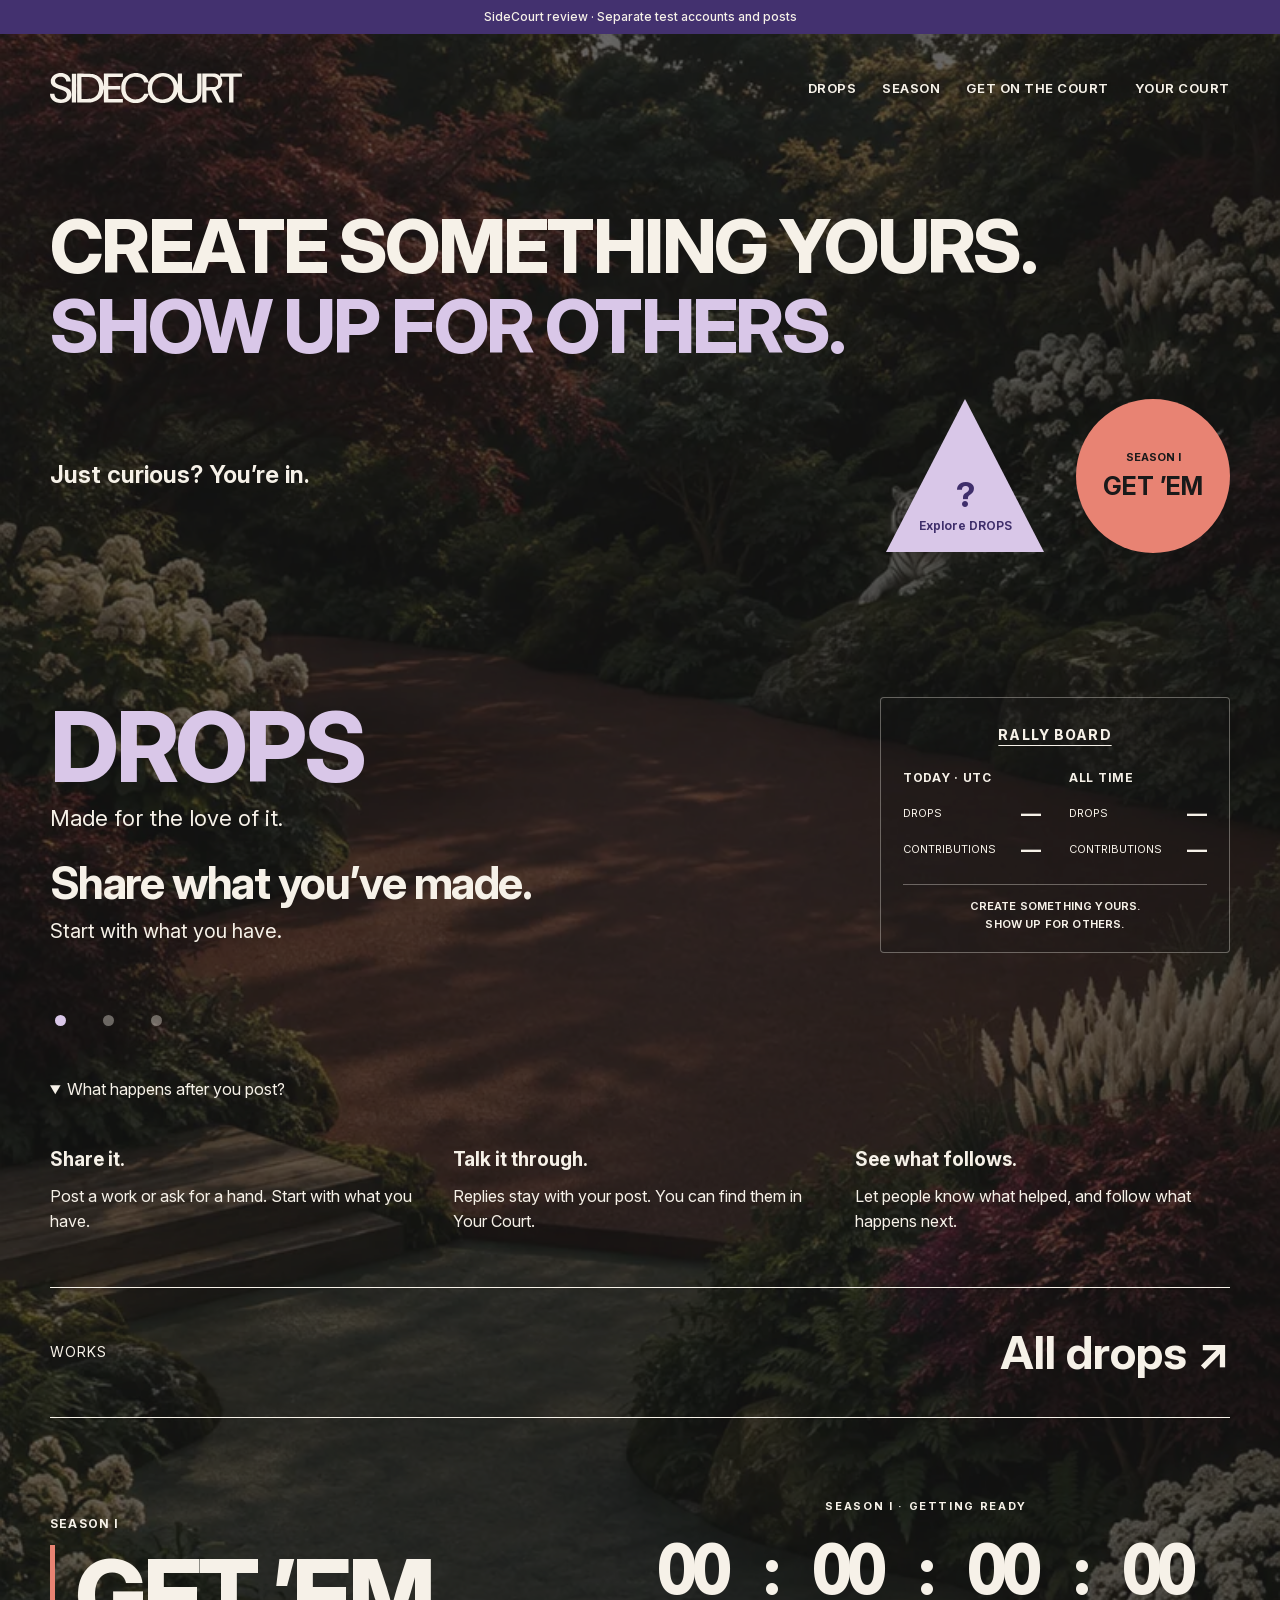
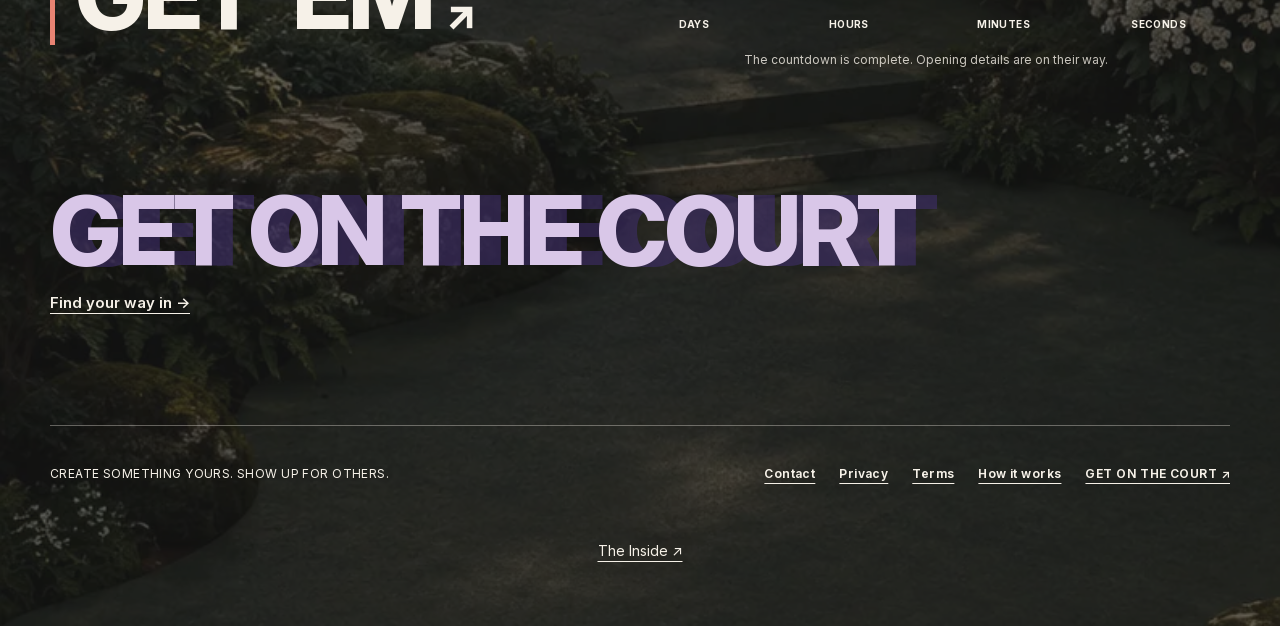
==== commit cabf9f4a: "Review: plain-language share form, Your AI page and guide Co-Authored-By: Claude Fable 5.1 <noreply@" ====
--- a/online-v2-2/index.html
+++ b/online-v2-2/index.html
@@ -12,7 +12,7 @@
 <link rel="icon" type="image/svg+xml" href="favicon.svg?v=stacked1">
 <link rel="canonical" href="https://m1nga.github.io/sidecourt-review/online-v2-2">
 <meta name="color-scheme" content="dark light">
-<link rel="stylesheet" href="court.css?v=b1f5c480bf07">
+<link rel="stylesheet" href="court.css?v=f960c1bb794a">
 <meta name="robots" content="noindex,nofollow"><style>.review-site-label{position:relative;z-index:100;background:#43316f;color:#f6f1e8;text-align:center;padding:8px 16px;font:500 12px/1.5 Inter,Arial,sans-serif}.review-site-label a{color:inherit}</style></head>
 <body><aside class="review-site-label">SideCourt review · Separate test accounts and posts</aside>
 <a class="skip" href="#main-home">Skip to content</a><noscript><div class="no-script">SideCourt needs JavaScript for navigation and account access. Enable it and reload this page.</div></noscript>
@@ -34,7 +34,7 @@
 
 </div>
 </section><section class="court-invite"><h2><a class="imprint" href="#get-on"><span class="imprint-word"><span class="imprint-trace" aria-hidden="true">GET ON THE COURT</span><span class="imprint-face">GET ON THE COURT</span></span></a></h2><a class="text-link" href="#get-on">Find your way in →</a></section></main><footer class="site-footer container"><p>CREATE SOMETHING YOURS. SHOW UP FOR OTHERS.</p>
-<a href="#court?tab=support">Contact</a> <a href="#court?tab=privacy">Privacy</a> <a href="#court?tab=terms">Terms</a> <a href="#get-on">GET ON THE COURT ↗</a></footer><a class="inside-entry" href="#inside">The Inside ↗</a>
+<a href="#court?tab=support">Contact</a> <a href="#court?tab=privacy">Privacy</a> <a href="#court?tab=terms">Terms</a> <a href="#guide">How it works</a> <a href="#get-on">GET ON THE COURT ↗</a></footer><a class="inside-entry" href="#inside">The Inside ↗</a>
 </div>
 <div class="scene " data-page="drops" style='--art:url("assets/drops.webp");--art-mobile:url("assets/drops-mobile.webp")' hidden>
 <header class="header container"><a class="brand" href="#home" aria-label="SideCourt home"><img src="assets/logo-cream.svg" alt="SideCourt" decoding="async"></a><nav class="nav" aria-label="Main navigation"><a href="#drops">DROPS</a><a href="#season">SEASON</a><a href="#get-on">GET ON THE COURT</a><a href="#court" data-account-link>YOUR COURT</a></nav><details class="mobile-nav"><summary>Menu</summary><nav aria-label="Mobile navigation"><a href="#drops">DROPS</a><a href="#season">SEASON</a><a href="#get-on">GET ON THE COURT</a><a href="#court" data-account-link>YOUR COURT</a></nav></details></header><main id="main-drops" class="container directory" tabindex="-1"><div class="directory-intro"><h1>DROPS</h1><p class="lede">Works to explore. Requests you might help with.</p></div><div class="discovery-tools">
@@ -55,7 +55,7 @@
 <button type="button" class="button" id="reset-search">Clear search &amp; filters</button>
 </div>
 <p id="result-status" role="status" aria-live="polite">Loading posts…</p><button class="text-link" data-retry-posts hidden>Retry</button></main><footer class="site-footer container"><p>CREATE SOMETHING YOURS. SHOW UP FOR OTHERS.</p>
-<a href="#court?tab=support">Contact</a> <a href="#court?tab=privacy">Privacy</a> <a href="#court?tab=terms">Terms</a> <a href="#get-on">GET ON THE COURT ↗</a></footer>
+<a href="#court?tab=support">Contact</a> <a href="#court?tab=privacy">Privacy</a> <a href="#court?tab=terms">Terms</a> <a href="#guide">How it works</a> <a href="#get-on">GET ON THE COURT ↗</a></footer>
 </div>
 <div class="scene " data-page="season" style='--art:url("assets/season.webp");--art-mobile:url("assets/season-mobile.webp")' hidden>
 <header class="header container"><a class="brand" href="#home" aria-label="SideCourt home"><img src="assets/logo-cream.svg" alt="SideCourt" decoding="async"></a><nav class="nav" aria-label="Main navigation"><a href="#drops">DROPS</a><a href="#season">SEASON</a><a href="#get-on">GET ON THE COURT</a><a href="#court" data-account-link>YOUR COURT</a></nav><details class="mobile-nav"><summary>Menu</summary><nav aria-label="Mobile navigation"><a href="#drops">DROPS</a><a href="#season">SEASON</a><a href="#get-on">GET ON THE COURT</a><a href="#court" data-account-link>YOUR COURT</a></nav></details></header><main id="main-season" class="container season-page" tabindex="-1"><section class="season-countdown " data-season-countdown aria-label="Season I countdown"><p class="eyebrow" data-countdown-label>SEASON I OPENS IN</p><div class="countdown-digits" role="timer" aria-live="off"><div class="countdown-unit"><strong data-unit="days">00</strong><span>DAYS</span></div><div class="countdown-unit"><strong data-unit="hours">00</strong><span>HOURS</span></div><div class="countdown-unit"><strong data-unit="minutes">00</strong><span>MINUTES</span></div><div class="countdown-unit"><strong data-unit="seconds">00</strong><span>SECONDS</span></div></div><p class="countdown-date" data-countdown-note>October 13, 2026 · 11:13 AM EDT</p></section><div class="event-poster season-teaser">
@@ -66,13 +66,13 @@
 <div class="actions"><a class="button" href="#white?kind=work">PREPARE YOUR DROP →</a><a class="text-link" href="#drops">Explore the court ↗</a></div>
 <p class="minor">Prepare now. Season participation opens separately.</p></div></div>
 </div></main><footer class="site-footer container"><p>CREATE SOMETHING YOURS. SHOW UP FOR OTHERS.</p>
-<a href="#court?tab=support">Contact</a> <a href="#court?tab=privacy">Privacy</a> <a href="#court?tab=terms">Terms</a> <a href="#get-on">GET ON THE COURT ↗</a></footer>
+<a href="#court?tab=support">Contact</a> <a href="#court?tab=privacy">Privacy</a> <a href="#court?tab=terms">Terms</a> <a href="#guide">How it works</a> <a href="#get-on">GET ON THE COURT ↗</a></footer>
 </div>
 <div class="scene " data-page="get-on" style='--art:url("assets/get-on.webp");--art-mobile:url("assets/get-on-mobile.webp")' hidden>
 <header class="header container"><a class="brand" href="#home" aria-label="SideCourt home"><img src="assets/logo-cream.svg" alt="SideCourt" decoding="async"></a><nav class="nav" aria-label="Main navigation"><a href="#drops">DROPS</a><a href="#season">SEASON</a><a href="#get-on">GET ON THE COURT</a><a href="#court" data-account-link>YOUR COURT</a></nav><details class="mobile-nav"><summary>Menu</summary><nav aria-label="Mobile navigation"><a href="#drops">DROPS</a><a href="#season">SEASON</a><a href="#get-on">GET ON THE COURT</a><a href="#court" data-account-link>YOUR COURT</a></nav></details></header><main id="main-get-on" class="container get-on-page" tabindex="-1"><h1><a class="imprint" href="#white?kind=work"><span class="imprint-word"><span class="imprint-trace" aria-hidden="true">GET ON THE COURT</span><span class="imprint-face">GET ON THE COURT</span></span></a></h1>
 <p class="lede">Create something yours. Show up for others.</p>
 <div class="routes"><section class="route glass"><h2>Something you made.</h2><p>A tool, an experiment, or something still taking shape. Give it a page of its own.</p><a class="button" href="#white?kind=work">Share a work</a></section><section class="route glass"><h2>Something to work through.</h2><p>A question, a missing piece, or a next step you could use a hand with. No product required.</p><a class="button secondary" href="#white?kind=request">Ask for a hand</a></section></div><p class="local-note"><a class="text-link" href="#drops">Explore DROPS →</a></p></main><footer class="site-footer container"><p>CREATE SOMETHING YOURS. SHOW UP FOR OTHERS.</p>
-<a href="#court?tab=support">Contact</a> <a href="#court?tab=privacy">Privacy</a> <a href="#court?tab=terms">Terms</a> <a href="#get-on">GET ON THE COURT ↗</a></footer>
+<a href="#court?tab=support">Contact</a> <a href="#court?tab=privacy">Privacy</a> <a href="#court?tab=terms">Terms</a> <a href="#guide">How it works</a> <a href="#get-on">GET ON THE COURT ↗</a></footer>
 </div>
 <div class="scene " data-page="inside" style='--art:url("assets/inside.webp");--art-mobile:url("assets/inside-mobile.webp")' hidden>
 <header class="header container"><a class="brand" href="#home" aria-label="SideCourt home"><img src="assets/logo-cream.svg" alt="SideCourt" decoding="async"></a><nav class="nav" aria-label="Main navigation"><a href="#drops">DROPS</a><a href="#season">SEASON</a><a href="#get-on">GET ON THE COURT</a><a href="#court" data-account-link>YOUR COURT</a></nav><details class="mobile-nav"><summary>Menu</summary><nav aria-label="Mobile navigation"><a href="#drops">DROPS</a><a href="#season">SEASON</a><a href="#get-on">GET ON THE COURT</a><a href="#court" data-account-link>YOUR COURT</a></nav></details></header><main id="main-inside" class="container inside-page" tabindex="-1"><h1>THE<br>INSIDE</h1><div class="inside-opening"><h2>What you keep hidden is what brought you here.</h2><div class="inside-small"><p>Most of what we show begins somewhere we don’t.</p><p>A feeling that something no longer fits.</p><p>An idea that refuses to leave.</p><p>The urge to step somewhere unfamiliar.</p><p>Something another person leaves with us.</p><p>We rarely arrive with a clean explanation.</p></div></div><p class="inside-statement">Sometimes we make things simply because something inside us keeps moving.</p><div class="inside-creatures"><img src="assets/ring-cream.svg" alt="SideCourt" class="inside-ring" width="600" height="600" loading="lazy" decoding="async"><div class="inside-small"><p>If you’ve noticed the creatures around SideCourt, you’ve already seen traces of it.</p><p>A snake leaving what it has outgrown.</p><p>A tiger staying with something it cannot yet explain.</p><p>A leopard moving between land and water.</p><p>A magpie carrying something that did not begin with it.</p></div></div><div class="inside-ending"><p>They are not symbols to solve.</p><p>They are reminders that not everything that moves us needs to be visible.<br>Some things stay hidden for a while.</p><h2>And sometimes,<br>that’s exactly what leads us here.</h2><a class="text-link" data-return href="#home">← Back</a></div></main>
@@ -80,24 +80,24 @@
 <div class="scene white" data-page="white" style='--art:url("assets/utility.webp");--art-mobile:url("assets/utility-mobile.webp")' hidden>
 <header class="header container"><a class="brand" href="#home" aria-label="SideCourt home"><img src="assets/logo-plum.svg" alt="SideCourt" decoding="async"></a><nav class="nav" aria-label="Main navigation"><a href="#drops">DROPS</a><a href="#season">SEASON</a><a href="#get-on">GET ON THE COURT</a><a href="#court" data-account-link>YOUR COURT</a></nav><details class="mobile-nav"><summary>Menu</summary><nav aria-label="Mobile navigation"><a href="#drops">DROPS</a><a href="#season">SEASON</a><a href="#get-on">GET ON THE COURT</a><a href="#court" data-account-link>YOUR COURT</a></nav></details></header><main id="main-white" class="container submit-page" tabindex="-1"><div class="submit-heading">
 <h1>Share something</h1>
-<p>Share a work, ask for help, or do both.</p>
+<p>A title and a few lines are enough. It stays private until you decide.</p>
 </div>
 <div class="submit-grid">
 <form id="work-form" aria-label="Private post draft">
-<p class="minor">Save privately. Submit when ready. Publish after review.</p>
+<p class="minor">Save privately. Submit when ready. A person reads it, then you choose to publish.</p><p class="post-ai-hint" id="post-ai-hint" hidden>Prefer talking to your AI? <a href="#court?tab=code">Connect ChatGPT or Claude</a> once, then say “save this to my SideCourt draft” from anywhere.</p>
 <section class="form-section">
-<fieldset class="submission-kind"><legend>What would you like to share?</legend><label><input type="radio" name="kind" value="work"> <span>Share a work<small>Finished or still taking shape.</small></span></label><label><input type="radio" name="kind" value="thought"> <span>Ask for help<small>A question, a blocker, or something you need.</small></span></label><label><input type="radio" name="kind" value="work_need"> <span>Share a work + ask for help<small>Show your work and what could help next.</small></span></label></fieldset><input type="hidden" name="workBody"><input type="hidden" name="requestBody">
+<p class="step-eyebrow">STEP 1</p><fieldset class="submission-kind"><legend>What would you like to share?</legend><label><input type="radio" name="kind" value="work"> <span>Share a work<small>Finished or still taking shape.</small></span></label><label><input type="radio" name="kind" value="thought"> <span>Ask for help<small>A question, a blocker, or something you need.</small></span></label><label><input type="radio" name="kind" value="work_need"> <span>Share a work + ask for help<small>Show your work and what could help next.</small></span></label></fieldset><input type="hidden" name="workBody"><input type="hidden" name="requestBody">
 <input name="author" id="draft-author" type="hidden">
-<label class="field"><span id="post-title-label">What is it called?</span><input id="work-name" name="name" maxlength="48" required placeholder="Give it a title"></label>
+<p class="step-eyebrow">STEP 2</p><label class="field"><span id="post-title-label">Name it</span><input id="work-name" name="name" maxlength="48" required placeholder="Give it a title"></label>
 <label class="field"><span id="post-body-label">About your work</span><textarea aria-describedby="post-body-help" id="work-description" name="description" maxlength="8000" rows="6" required placeholder="Tell us what you made and what you’d like to share."></textarea></label>
 <p class="minor" id="post-body-help">What does it do, who is it for, and why did you make it? A few sentences are enough.</p>
-<section class="form-subsection" id="help-options"><label class="field">What would help?<textarea name="invitationBody" rows="3" maxlength="8000" placeholder="Ask one specific question, or describe the help you need."></textarea></label><input type="hidden" name="invitation" value="none"><p class="minor">People can reply on your page. Sharing a link does not give editing access.</p><label class="field">Anything to keep in mind? <span class="minor">Optional</span><textarea name="needContext" maxlength="8000" rows="2"></textarea></label></section><p class="minor" id="submission-material-help">Add a link, image or file so people can explore what you made.</p>
-<section class="publication-guide" aria-label="Material use"><h2>Using what I share</h2><label class="field">Your choice<select id="collaboration-choice"><option value="">Choose before adding materials</option><option value="ask">Ask me first</option><option value="terms">Follow my terms</option><option value="legacy" hidden>Existing statement — kept unchanged</option></select></label><p id="terms-description" class="minor">No permission is selected for you.</p><div id="terms-fields" hidden><label class="field">Terms or license<textarea id="collaboration-terms" maxlength="1000" rows="3"></textarea></label><label class="field">Applies to<textarea name="termsScope" maxlength="1000" rows="2" placeholder="Say which materials these terms cover."></textarea></label></div><textarea name="reuse" hidden></textarea><p id="legacy-terms" class="preserve-text" hidden></p><p class="minor">Existing licenses still apply. This doesn’t give anyone editing access to your post.</p><fieldset><legend>These terms cover new materials I choose to add</legend><label><input type="checkbox" name="material-category" value="cover"> Cover images</label><label><input type="checkbox" name="material-category" value="files"> Uploaded files</label></fieldset><p id="permissions-status" role="status" class="minor">Choose before adding an image, uploading files or submitting.</p></section><details id="submission-attachments" open><summary>Links &amp; attachments</summary><p class="minor">Use a link, upload files, or both. Your source code is optional.</p><label class="field">Website or download link<input type="url" name="url" placeholder="https://" aria-describedby="website-help"></label><p class="minor" id="website-help">Already online? Link to the page people should open.</p><label class="field">GitHub or source link <span class="minor">Optional</span><input name="repository" type="url" placeholder="https://github.com/you/your-project" aria-describedby="github-help"></label><p class="minor" id="github-help">A repository, file or release page. This shares a link; it does not copy files to SideCourt.</p><div class="source-shortcuts"><a class="text-link" id="open-source" href="https://github.com/" target="_blank" rel="noopener noreferrer">Open GitHub ↗</a><a class="text-link" href="https://docs.github.com/en/repositories/working-with-files/managing-files/adding-a-file-to-a-repository" target="_blank" rel="noopener noreferrer">How to upload on GitHub ↗</a></div>
+<section class="form-subsection" id="help-options"><label class="field">What would help?<textarea name="invitationBody" rows="3" maxlength="8000" placeholder="Ask one specific question, or describe the help you need."></textarea></label><input type="hidden" name="invitation" value="none"><p class="minor">People can reply on your page. Sharing a link does not give editing access.</p><label class="field">Anything to keep in mind? <span class="minor">Optional</span><textarea name="needContext" maxlength="8000" rows="2"></textarea></label></section><p class="step-eyebrow">STEP 3 · OPTIONAL</p><p class="minor" id="submission-material-help">Add a link, an image or files so people can explore what you made. Everything here is optional.</p>
+<details id="submission-attachments" open><summary>Links &amp; attachments</summary><p class="minor">Use a link, upload files, or both. Your source code is optional.</p><label class="field">Website or download link<input type="url" name="url" placeholder="https://" aria-describedby="website-help"></label><p class="minor" id="website-help">Already online? Link to the page people should open.</p><label class="field">GitHub or source link <span class="minor">Optional</span><input name="repository" type="url" placeholder="https://github.com/you/your-project" aria-describedby="github-help"></label><p class="minor" id="github-help">A repository, file or release page. This shares a link; it does not copy files to SideCourt.</p><div class="source-shortcuts"><a class="text-link" id="open-source" href="https://github.com/" target="_blank" rel="noopener noreferrer">Open GitHub ↗</a><a class="text-link" href="https://docs.github.com/en/repositories/working-with-files/managing-files/adding-a-file-to-a-repository" target="_blank" rel="noopener noreferrer">How to upload on GitHub ↗</a></div>
 <div class="image-dropzone" id="image-dropzone"><label class="field">Image<input type="file" id="draft-cover" accept="image/png,image/jpeg,image/webp"></label><button type="button" id="remove-cover" class="text-link" hidden>Remove image</button><p class="status-line" id="cover-status" role="status">PNG, JPG or WebP · up to 1 MB.</p>
 <p class="minor drop-hint">Drop an image here, or choose one.</p></div><div class="file-dropzone" id="file-dropzone"><label class="field">Files from your computer<input type="file" name="files" id="draft-files" multiple accept=".png,.jpg,.jpeg,.webp,.pdf,.txt,.md,.csv,.json,.zip"></label><p class="minor">Drop files here or choose several at once. ZIP a folder before uploading. Files upload privately to SideCourt storage (Supabase); you choose any public downloads after review.</p></div><p class="status-line" id="files-status" role="status" aria-live="polite">Up to 50 MB per file. For larger downloads, use a website or GitHub release link.</p>
 </details>
-<section class="form-subsection"><h2>Responses</h2><label><input type="radio" name="responses" value="open"> Open to replies</label><p class="minor">People can ask questions and share feedback here.</p><label><input type="radio" name="responses" value="updates"> Updates only</label><p class="minor">Only you can post updates here. Existing replies stay visible.</p><label class="field">Alternative contact <span class="minor">Required for help with updates only</span><input name="contact" maxlength="2048" placeholder="https://… or mailto:…"></label></section><div id="invitation-detail" hidden></div>
-<details class="form-subsection" id="post-context"><summary>A little more context <span class="minor">Optional</span></summary><label class="field"><span id="post-why-label">Why it exists</span><textarea name="why" maxlength="8000" rows="3" placeholder="What made you start?"></textarea></label><label class="field"><span id="post-start-label">Use &amp; compatibility</span><textarea name="start" maxlength="8000" rows="3" placeholder="How to use it, supported devices, or anything worth knowing first."></textarea></label></details><textarea name="cardLine" hidden></textarea>
+<details class="form-subsection" id="post-settings"><summary>Terms, replies &amp; extra context <span class="minor">Optional</span></summary><section class="publication-guide" aria-label="Material use"><h2>Who may use what you add</h2><p class="minor">Only matters if you add images or files. Links are just links.</p><label class="field">Your choice<select id="collaboration-choice"><option value="">Choose before adding materials</option><option value="ask">Ask me first</option><option value="terms">Follow my terms</option><option value="legacy" hidden>Existing statement — kept unchanged</option></select></label><p id="terms-description" class="minor">No permission is selected for you.</p><div id="terms-fields" hidden><label class="field">Terms or license<textarea id="collaboration-terms" maxlength="1000" rows="3"></textarea></label><label class="field">Applies to<textarea name="termsScope" maxlength="1000" rows="2" placeholder="Say which materials these terms cover."></textarea></label></div><textarea name="reuse" hidden></textarea><p id="legacy-terms" class="preserve-text" hidden></p><p class="minor">Existing licenses still apply. This doesn’t give anyone editing access to your post.</p><fieldset><legend>These terms cover new materials I choose to add</legend><label><input type="checkbox" name="material-category" value="cover"> Cover images</label><label><input type="checkbox" name="material-category" value="files"> Uploaded files</label></fieldset><p id="permissions-status" role="status" class="minor">Choose before adding an image, uploading files or submitting.</p></section><section class="form-subsection"><h2>Replies</h2><label><input type="radio" name="responses" value="open"> Open to replies</label><p class="minor">People can ask questions and share feedback here.</p><label><input type="radio" name="responses" value="updates"> Updates only</label><p class="minor">Only you can post updates here. Existing replies stay visible.</p><label class="field">Alternative contact <span class="minor">Required for help with updates only</span><input name="contact" maxlength="2048" placeholder="https://… or mailto:…"></label></section><div id="invitation-detail" hidden></div>
+<details class="form-subsection" id="post-context"><summary>A little more context <span class="minor">Optional</span></summary><label class="field"><span id="post-why-label">Why it exists</span><textarea name="why" maxlength="8000" rows="3" placeholder="What made you start?"></textarea></label><label class="field"><span id="post-start-label">Use &amp; compatibility</span><textarea name="start" maxlength="8000" rows="3" placeholder="How to use it, supported devices, or anything worth knowing first."></textarea></label></details></details><textarea name="cardLine" hidden></textarea>
 </section><div class="form-actions draft-save-bar">
 <button type="button" class="text-link" id="save-draft">Save draft</button><button type="button" class="button secondary" id="preview-work">Preview →</button><button class="button" id="prepare-work" type="submit">Check before sharing →</button>
 </div>
@@ -113,22 +113,22 @@
 </div>
 <p class="minor">Your description appears on the back. Your username is added automatically.</p></aside>
 </div></main><footer class="site-footer container"><p>CREATE SOMETHING YOURS. SHOW UP FOR OTHERS.</p>
-<a href="#court?tab=support">Contact</a> <a href="#court?tab=privacy">Privacy</a> <a href="#court?tab=terms">Terms</a> <a href="#get-on">GET ON THE COURT ↗</a></footer>
+<a href="#court?tab=support">Contact</a> <a href="#court?tab=privacy">Privacy</a> <a href="#court?tab=terms">Terms</a> <a href="#guide">How it works</a> <a href="#get-on">GET ON THE COURT ↗</a></footer>
 </div>
 <div class="scene " data-page="work" style='--art:url("assets/drops.webp");--art-mobile:url("assets/drops-mobile.webp")' hidden>
 <header class="header container"><a class="brand" href="#home" aria-label="SideCourt home"><img src="assets/logo-cream.svg" alt="SideCourt" decoding="async"></a><nav class="nav" aria-label="Main navigation"><a href="#drops">DROPS</a><a href="#season">SEASON</a><a href="#get-on">GET ON THE COURT</a><a href="#court" data-account-link>YOUR COURT</a></nav><details class="mobile-nav"><summary>Menu</summary><nav aria-label="Mobile navigation"><a href="#drops">DROPS</a><a href="#season">SEASON</a><a href="#get-on">GET ON THE COURT</a><a href="#court" data-account-link>YOUR COURT</a></nav></details></header><main id="main-work" class="container work-page" tabindex="-1"><h1>Find something on the court.</h1><a class="text-link" href="#drops">Explore DROPS →</a></main><footer class="site-footer container"><p>CREATE SOMETHING YOURS. SHOW UP FOR OTHERS.</p>
-<a href="#court?tab=support">Contact</a> <a href="#court?tab=privacy">Privacy</a> <a href="#court?tab=terms">Terms</a> <a href="#get-on">GET ON THE COURT ↗</a></footer>
+<a href="#court?tab=support">Contact</a> <a href="#court?tab=privacy">Privacy</a> <a href="#court?tab=terms">Terms</a> <a href="#guide">How it works</a> <a href="#get-on">GET ON THE COURT ↗</a></footer>
 </div>
 <div class="scene white" data-page="account" style='--art:url("assets/utility.webp");--art-mobile:url("assets/utility-mobile.webp")' hidden>
 <header class="header container"><a class="brand" href="#home" aria-label="SideCourt home"><img src="assets/logo-plum.svg" alt="SideCourt" decoding="async"></a><nav class="nav" aria-label="Main navigation"><a href="#drops">DROPS</a><a href="#season">SEASON</a><a href="#get-on">GET ON THE COURT</a><a href="#court" data-account-link>YOUR COURT</a></nav><details class="mobile-nav"><summary>Menu</summary><nav aria-label="Mobile navigation"><a href="#drops">DROPS</a><a href="#season">SEASON</a><a href="#get-on">GET ON THE COURT</a><a href="#court" data-account-link>YOUR COURT</a></nav></details></header><main id="main-account" class="container account-page" tabindex="-1"><section class="account-welcome"><p class="eyebrow">YOUR COURT</p>
 <h1>Make yourself<br>at home.</h1>
 <p>Your work, the things you save, and the exchanges you want to keep going.</p>
 <p class="minor">Browse without an account. Sign in when you want to save a work or join a conversation.</p></section><section class="identity-panel">Account options are loading…</section></main><footer class="site-footer container"><p>CREATE SOMETHING YOURS. SHOW UP FOR OTHERS.</p>
-<a href="#court?tab=support">Contact</a> <a href="#court?tab=privacy">Privacy</a> <a href="#court?tab=terms">Terms</a> <a href="#get-on">GET ON THE COURT ↗</a></footer>
+<a href="#court?tab=support">Contact</a> <a href="#court?tab=privacy">Privacy</a> <a href="#court?tab=terms">Terms</a> <a href="#guide">How it works</a> <a href="#get-on">GET ON THE COURT ↗</a></footer>
 </div>
 <div class="scene " data-page="player" style='--art:url("assets/home.webp");--art-mobile:url("assets/home-mobile.webp")' hidden>
 <header class="header container"><a class="brand" href="#home" aria-label="SideCourt home"><img src="assets/logo-cream.svg" alt="SideCourt" decoding="async"></a><nav class="nav" aria-label="Main navigation"><a href="#drops">DROPS</a><a href="#season">SEASON</a><a href="#get-on">GET ON THE COURT</a><a href="#court" data-account-link>YOUR COURT</a></nav><details class="mobile-nav"><summary>Menu</summary><nav aria-label="Mobile navigation"><a href="#drops">DROPS</a><a href="#season">SEASON</a><a href="#get-on">GET ON THE COURT</a><a href="#court" data-account-link>YOUR COURT</a></nav></details></header><main id="main-player" class="container player-page" tabindex="-1"><h1>Meet the people behind the posts.</h1><a class="text-link" href="#drops">Explore DROPS →</a></main><footer class="site-footer container"><p>CREATE SOMETHING YOURS. SHOW UP FOR OTHERS.</p>
-<a href="#court?tab=support">Contact</a> <a href="#court?tab=privacy">Privacy</a> <a href="#court?tab=terms">Terms</a> <a href="#get-on">GET ON THE COURT ↗</a></footer>
+<a href="#court?tab=support">Contact</a> <a href="#court?tab=privacy">Privacy</a> <a href="#court?tab=terms">Terms</a> <a href="#guide">How it works</a> <a href="#get-on">GET ON THE COURT ↗</a></footer>
 </div>
 <div class="scene white" data-page="court" style='--art:url("assets/utility.webp");--art-mobile:url("assets/utility-mobile.webp")' hidden>
 <header class="header container"><a class="brand" href="#home" aria-label="SideCourt home"><img src="assets/logo-plum.svg" alt="SideCourt" decoding="async"></a><nav class="nav" aria-label="Main navigation"><a href="#drops">DROPS</a><a href="#season">SEASON</a><a href="#get-on">GET ON THE COURT</a><a href="#court" data-account-link>YOUR COURT</a></nav><details class="mobile-nav"><summary>Menu</summary><nav aria-label="Mobile navigation"><a href="#drops">DROPS</a><a href="#season">SEASON</a><a href="#get-on">GET ON THE COURT</a><a href="#court" data-account-link>YOUR COURT</a></nav></details></header><main id="main-court" class="container court-page" tabindex="-1"><div class="account-session" role="status" aria-live="polite"><span id="court-session-state">Checking your session…</span><button type="button" class="text-link" id="court-signout" hidden>Sign out</button></div><div class="workspace-heading" hidden>
@@ -146,36 +146,50 @@
 <div id="court-content" class="court-content"></div>
 </div>
 </div></main><footer class="site-footer container"><p>CREATE SOMETHING YOURS. SHOW UP FOR OTHERS.</p>
-<a href="#court?tab=support">Contact</a> <a href="#court?tab=privacy">Privacy</a> <a href="#court?tab=terms">Terms</a> <a href="#get-on">GET ON THE COURT ↗</a></footer>
+<a href="#court?tab=support">Contact</a> <a href="#court?tab=privacy">Privacy</a> <a href="#court?tab=terms">Terms</a> <a href="#guide">How it works</a> <a href="#get-on">GET ON THE COURT ↗</a></footer>
 </div>
 <div class="scene white" data-page="settings" style='--art:url("assets/utility.webp");--art-mobile:url("assets/utility-mobile.webp")' hidden>
 <header class="header container"><a class="brand" href="#home" aria-label="SideCourt home"><img src="assets/logo-plum.svg" alt="SideCourt" decoding="async"></a><nav class="nav" aria-label="Main navigation"><a href="#drops">DROPS</a><a href="#season">SEASON</a><a href="#get-on">GET ON THE COURT</a><a href="#court" data-account-link>YOUR COURT</a></nav><details class="mobile-nav"><summary>Menu</summary><nav aria-label="Mobile navigation"><a href="#drops">DROPS</a><a href="#season">SEASON</a><a href="#get-on">GET ON THE COURT</a><a href="#court" data-account-link>YOUR COURT</a></nav></details></header><main id="main-settings" class="container settings-page" tabindex="-1"><a class="text-link" href="#court">← Your Court</a><h1>Settings</h1>
 <p>Account settings are in Your Court.</p><a class="button" href="#court?tab=account">Open your account →</a></main><footer class="site-footer container"><p>CREATE SOMETHING YOURS. SHOW UP FOR OTHERS.</p>
-<a href="#court?tab=support">Contact</a> <a href="#court?tab=privacy">Privacy</a> <a href="#court?tab=terms">Terms</a> <a href="#get-on">GET ON THE COURT ↗</a></footer>
+<a href="#court?tab=support">Contact</a> <a href="#court?tab=privacy">Privacy</a> <a href="#court?tab=terms">Terms</a> <a href="#guide">How it works</a> <a href="#get-on">GET ON THE COURT ↗</a></footer>
 </div>
 <div class="scene " data-page="preview" style='--art:url("assets/drops.webp");--art-mobile:url("assets/drops-mobile.webp")' hidden>
 <header class="header container"><a class="brand" href="#home" aria-label="SideCourt home"><img src="assets/logo-cream.svg" alt="SideCourt" decoding="async"></a><nav class="nav" aria-label="Main navigation"><a href="#drops">DROPS</a><a href="#season">SEASON</a><a href="#get-on">GET ON THE COURT</a><a href="#court" data-account-link>YOUR COURT</a></nav><details class="mobile-nav"><summary>Menu</summary><nav aria-label="Mobile navigation"><a href="#drops">DROPS</a><a href="#season">SEASON</a><a href="#get-on">GET ON THE COURT</a><a href="#court" data-account-link>YOUR COURT</a></nav></details></header><main id="main-preview" class="container work-page" tabindex="-1"><div class="preview-banner">
 <span>Private preview · not published</span><a class="text-link" href="#white">← Back to editing</a>
 </div>
 <div id="full-work-preview"></div></main><footer class="site-footer container"><p>CREATE SOMETHING YOURS. SHOW UP FOR OTHERS.</p>
-<a href="#court?tab=support">Contact</a> <a href="#court?tab=privacy">Privacy</a> <a href="#court?tab=terms">Terms</a> <a href="#get-on">GET ON THE COURT ↗</a></footer>
+<a href="#court?tab=support">Contact</a> <a href="#court?tab=privacy">Privacy</a> <a href="#court?tab=terms">Terms</a> <a href="#guide">How it works</a> <a href="#get-on">GET ON THE COURT ↗</a></footer>
+</div>
+<div class="scene white" data-page="guide" style='--art:url("assets/utility.webp");--art-mobile:url("assets/utility-mobile.webp")' hidden>
+<header class="header container"><a class="brand" href="#home" aria-label="SideCourt home"><img src="assets/logo-plum.svg" alt="SideCourt" decoding="async"></a><nav class="nav" aria-label="Main navigation"><a href="#drops">DROPS</a><a href="#season">SEASON</a><a href="#get-on">GET ON THE COURT</a><a href="#court" data-account-link>YOUR COURT</a></nav><details class="mobile-nav"><summary>Menu</summary><nav aria-label="Mobile navigation"><a href="#drops">DROPS</a><a href="#season">SEASON</a><a href="#get-on">GET ON THE COURT</a><a href="#court" data-account-link>YOUR COURT</a></nav></details></header><main id="main-guide" class="container guide-page" tabindex="-1"><p class="eyebrow">HOW IT WORKS</p>
+<h1>Simple on purpose.</h1>
+<p class="lede">Post what you made, ask for a hand, help someone back. From this site, or straight from the AI you already talk to.</p>
+<div class="guide-grid">
+<section class="guide-card"><p class="guide-step">01</p><h2>Share a work</h2><p>A title, a few lines, maybe a link or an image. It stays private until you say otherwise.</p><ol><li>Sign in and open <a href="#white?kind=work">Share something</a>.</li><li>Save a draft whenever you like. Nobody sees it yet.</li><li>When it feels ready, submit. A person reads it, then <strong>you</strong> choose to publish.</li></ol><a class="button secondary" href="#white?kind=work">Share a work →</a></section>
+<section class="guide-card"><p class="guide-step">02</p><h2>Ask for a hand</h2><p>No product needed. A question, a blocker, a next step you are unsure about.</p><ol><li>Open <a href="#white?kind=request">Ask for help</a> and say what would help.</li><li>People reply on your page. A reply never gives anyone editing access.</li><li>Mark what helped. Close the request when you are done.</li></ol><a class="button secondary" href="#white?kind=request">Ask for a hand →</a></section>
+<section class="guide-card"><p class="guide-step">03</p><h2>Help someone</h2><p>Browse <a href="#drops">DROPS</a>, try something, reply with what you noticed. That already counts as showing up.</p><ol><li>Turn a card to read the request on its back.</li><li>Reply, test, suggest, introduce.</li><li>If it moved things forward, the author can say so.</li></ol><a class="button secondary" href="#drops?help=1">See open requests →</a></section>
+<section class="guide-card guide-card-ai"><p class="guide-step">04</p><h2>Bring your AI</h2><p>ChatGPT and Claude can work on your SideCourt draft, on your phone or your desktop. Claude Code and Codex too.</p><ol><li>In Your Court, open <a href="#court?tab=code">Your AI</a> and copy one address.</li><li>Paste it into your AI app as a connector. Sign in to SideCourt when it asks.</li><li>Pick <strong>one</strong> draft and what the AI may do. Then just talk: “Save this idea to my SideCourt draft.”</li></ol><p class="minor">Your AI never publishes, never sees your other drafts, and you can disconnect it any time.</p><a class="button secondary" href="#court?tab=code">Connect your AI →</a></section>
+</div>
+<section class="guide-plain"><h2>What stays yours</h2><ul><li><strong>Private by default.</strong> Drafts, files and conversations with helpers stay private until you publish.</li><li><strong>A person reads it first.</strong> Every post is reviewed by someone before it can go public. Files are checked before anyone can download them.</li><li><strong>You hold the keys.</strong> Publishing, unpublishing, who may edit, and which AI may help are all your choices.</li></ul><a class="text-link" href="#court?tab=help">More questions? Need a hand? →</a></section>
+</main><footer class="site-footer container"><p>CREATE SOMETHING YOURS. SHOW UP FOR OTHERS.</p>
+<a href="#court?tab=support">Contact</a> <a href="#court?tab=privacy">Privacy</a> <a href="#court?tab=terms">Terms</a> <a href="#guide">How it works</a> <a href="#get-on">GET ON THE COURT ↗</a></footer>
 </div>
 <div class="scene white" data-page="not-found" style='--art:url("assets/utility.webp");--art-mobile:url("assets/utility-mobile.webp")' hidden>
 <header class="header container"><a class="brand" href="#home" aria-label="SideCourt home"><img src="assets/logo-plum.svg" alt="SideCourt" decoding="async"></a><nav class="nav" aria-label="Main navigation"><a href="#drops">DROPS</a><a href="#season">SEASON</a><a href="#get-on">GET ON THE COURT</a><a href="#court" data-account-link>YOUR COURT</a></nav><details class="mobile-nav"><summary>Menu</summary><nav aria-label="Mobile navigation"><a href="#drops">DROPS</a><a href="#season">SEASON</a><a href="#get-on">GET ON THE COURT</a><a href="#court" data-account-link>YOUR COURT</a></nav></details></header><main id="main-not-found" class="container missing-page" tabindex="-1"><h1>This page isn’t here.</h1>
 <p>The link may be incomplete, or the page may no longer be available.</p>
 <a class="button" href="#home">Back home →</a><a class="text-link" href="#drops">Explore DROPS →</a></main><footer class="site-footer container"><p>CREATE SOMETHING YOURS. SHOW UP FOR OTHERS.</p>
-<a href="#court?tab=support">Contact</a> <a href="#court?tab=privacy">Privacy</a> <a href="#court?tab=terms">Terms</a> <a href="#get-on">GET ON THE COURT ↗</a></footer>
+<a href="#court?tab=support">Contact</a> <a href="#court?tab=privacy">Privacy</a> <a href="#court?tab=terms">Terms</a> <a href="#guide">How it works</a> <a href="#get-on">GET ON THE COURT ↗</a></footer>
 </div>
 <div class="scene white" data-page="season-join" style='--art:url("assets/utility.webp");--art-mobile:url("assets/utility-mobile.webp")' hidden="">
 <header class="header container"><a class="brand" href="#home" aria-label="SideCourt home"><img src="assets/logo-plum.svg" alt="SideCourt" decoding="async"></a><nav class="nav" aria-label="Main navigation"><a href="#drops">DROPS</a><a href="#season">SEASON</a><a href="#get-on">GET ON THE COURT</a><a href="#court" data-account-link>YOUR COURT</a></nav><details class="mobile-nav"><summary>Menu</summary><nav aria-label="Mobile navigation"><a href="#drops">DROPS</a><a href="#season">SEASON</a><a href="#get-on">GET ON THE COURT</a><a href="#court" data-account-link>YOUR COURT</a></nav></details></header><main id="main-season-join" class="container workspace-page" tabindex="-1">Season I · preparing to open.</main><footer class="site-footer container"><p>CREATE SOMETHING YOURS. SHOW UP FOR OTHERS.</p>
-<a href="#court?tab=support">Contact</a> <a href="#court?tab=privacy">Privacy</a> <a href="#court?tab=terms">Terms</a> <a href="#get-on">GET ON THE COURT ↗</a></footer>
+<a href="#court?tab=support">Contact</a> <a href="#court?tab=privacy">Privacy</a> <a href="#court?tab=terms">Terms</a> <a href="#guide">How it works</a> <a href="#get-on">GET ON THE COURT ↗</a></footer>
 </div>
 <div class="scene white" data-page="season-entry" style='--art:url("assets/utility.webp");--art-mobile:url("assets/utility-mobile.webp")' hidden="">
 <header class="header container"><a class="brand" href="#home" aria-label="SideCourt home"><img src="assets/logo-plum.svg" alt="SideCourt" decoding="async"></a><nav class="nav" aria-label="Main navigation"><a href="#drops">DROPS</a><a href="#season">SEASON</a><a href="#get-on">GET ON THE COURT</a><a href="#court" data-account-link>YOUR COURT</a></nav><details class="mobile-nav"><summary>Menu</summary><nav aria-label="Mobile navigation"><a href="#drops">DROPS</a><a href="#season">SEASON</a><a href="#get-on">GET ON THE COURT</a><a href="#court" data-account-link>YOUR COURT</a></nav></details></header><main id="main-season-entry" class="container workspace-page" tabindex="-1">Season I · preparing to open.</main><footer class="site-footer container"><p>CREATE SOMETHING YOURS. SHOW UP FOR OTHERS.</p>
-<a href="#court?tab=support">Contact</a> <a href="#court?tab=privacy">Privacy</a> <a href="#court?tab=terms">Terms</a> <a href="#get-on">GET ON THE COURT ↗</a></footer>
+<a href="#court?tab=support">Contact</a> <a href="#court?tab=privacy">Privacy</a> <a href="#court?tab=terms">Terms</a> <a href="#guide">How it works</a> <a href="#get-on">GET ON THE COURT ↗</a></footer>
 </div>
 <dialog id="preview-dialog"><button class="close" type="button" aria-label="Close dialog">×</button><h2 id="dialog-title">SideCourt</h2>
-<div id="dialog-body"></div></dialog><script defer src="config.js?v=954787739b1d"></script><script defer src="scene.js?v=285f85a361e4"></script>
-<script defer src="court.js?v=427c4688855c"></script>
+<div id="dialog-body"></div></dialog><script defer src="config.js?v=954787739b1d"></script><script defer src="scene.js?v=cd76fae84528"></script>
+<script defer src="court.js?v=d24032f143c4"></script>
 </body>
 </html>
--- a/online-v2-2/court.css
+++ b/online-v2-2/court.css
@@ -568,3 +568,5 @@
 /* The shared reverse face is a reading surface: description first, no purple panel. */
 .flip-back{background:var(--cream);color:var(--ink);justify-content:center}
 .flip-back .text-link{color:var(--plum)}
+
+.guide-page{padding-top:32px}.guide-page h1{font-size:clamp(40px,6vw,72px);line-height:1.02;margin:8px 0 16px;color:var(--plum)}.guide-page .lede{max-width:720px}.guide-grid{display:grid;grid-template-columns:repeat(2,minmax(0,1fr));gap:20px;margin:36px 0}.guide-card{border:1px solid var(--plum);border-radius:14px;padding:28px;background:rgba(246,241,232,.65);display:flex;flex-direction:column;gap:12px;min-width:0}.guide-card h2{font-size:28px;margin:0}.guide-card p{margin:0}.guide-card ol{padding-left:20px;margin:0;display:grid;gap:6px}.guide-card .button{align-self:flex-start;margin-top:auto}.guide-step{font-size:12px;letter-spacing:.14em;color:var(--plum);opacity:.7}.guide-card-ai{background:var(--plum);color:var(--cream)}.guide-card-ai h2,.guide-card-ai .guide-step,.guide-card-ai a,.guide-card-ai .minor{color:var(--cream)}.guide-card-ai .button.secondary{border-color:var(--cream);color:var(--cream)}.guide-plain{max-width:760px;margin:24px 0 48px}.guide-plain ul{padding-left:20px;display:grid;gap:8px}.step-eyebrow{font-size:11px;letter-spacing:.16em;color:var(--plum);opacity:.75;margin:26px 0 8px}.post-ai-hint{border:1px solid var(--plum);border-radius:10px;padding:12px 14px;font-size:14px;margin:12px 0}.court-ai{border:1px solid var(--plum);border-radius:14px;padding:22px 24px;margin:8px 0 28px;background:var(--plum);color:var(--cream)}.court-ai h3{margin:0 0 8px;color:var(--cream)}.court-ai p{margin:0 0 14px}.court-ai a{color:var(--cream)}.court-ai .button.secondary{border-color:var(--cream);color:var(--cream)}.ai-facts{padding-left:20px;display:grid;gap:6px;margin:12px 0 20px}@media(max-width:760px){.guide-grid{grid-template-columns:1fr}.guide-card{padding:22px}.guide-page h1{font-size:40px}}
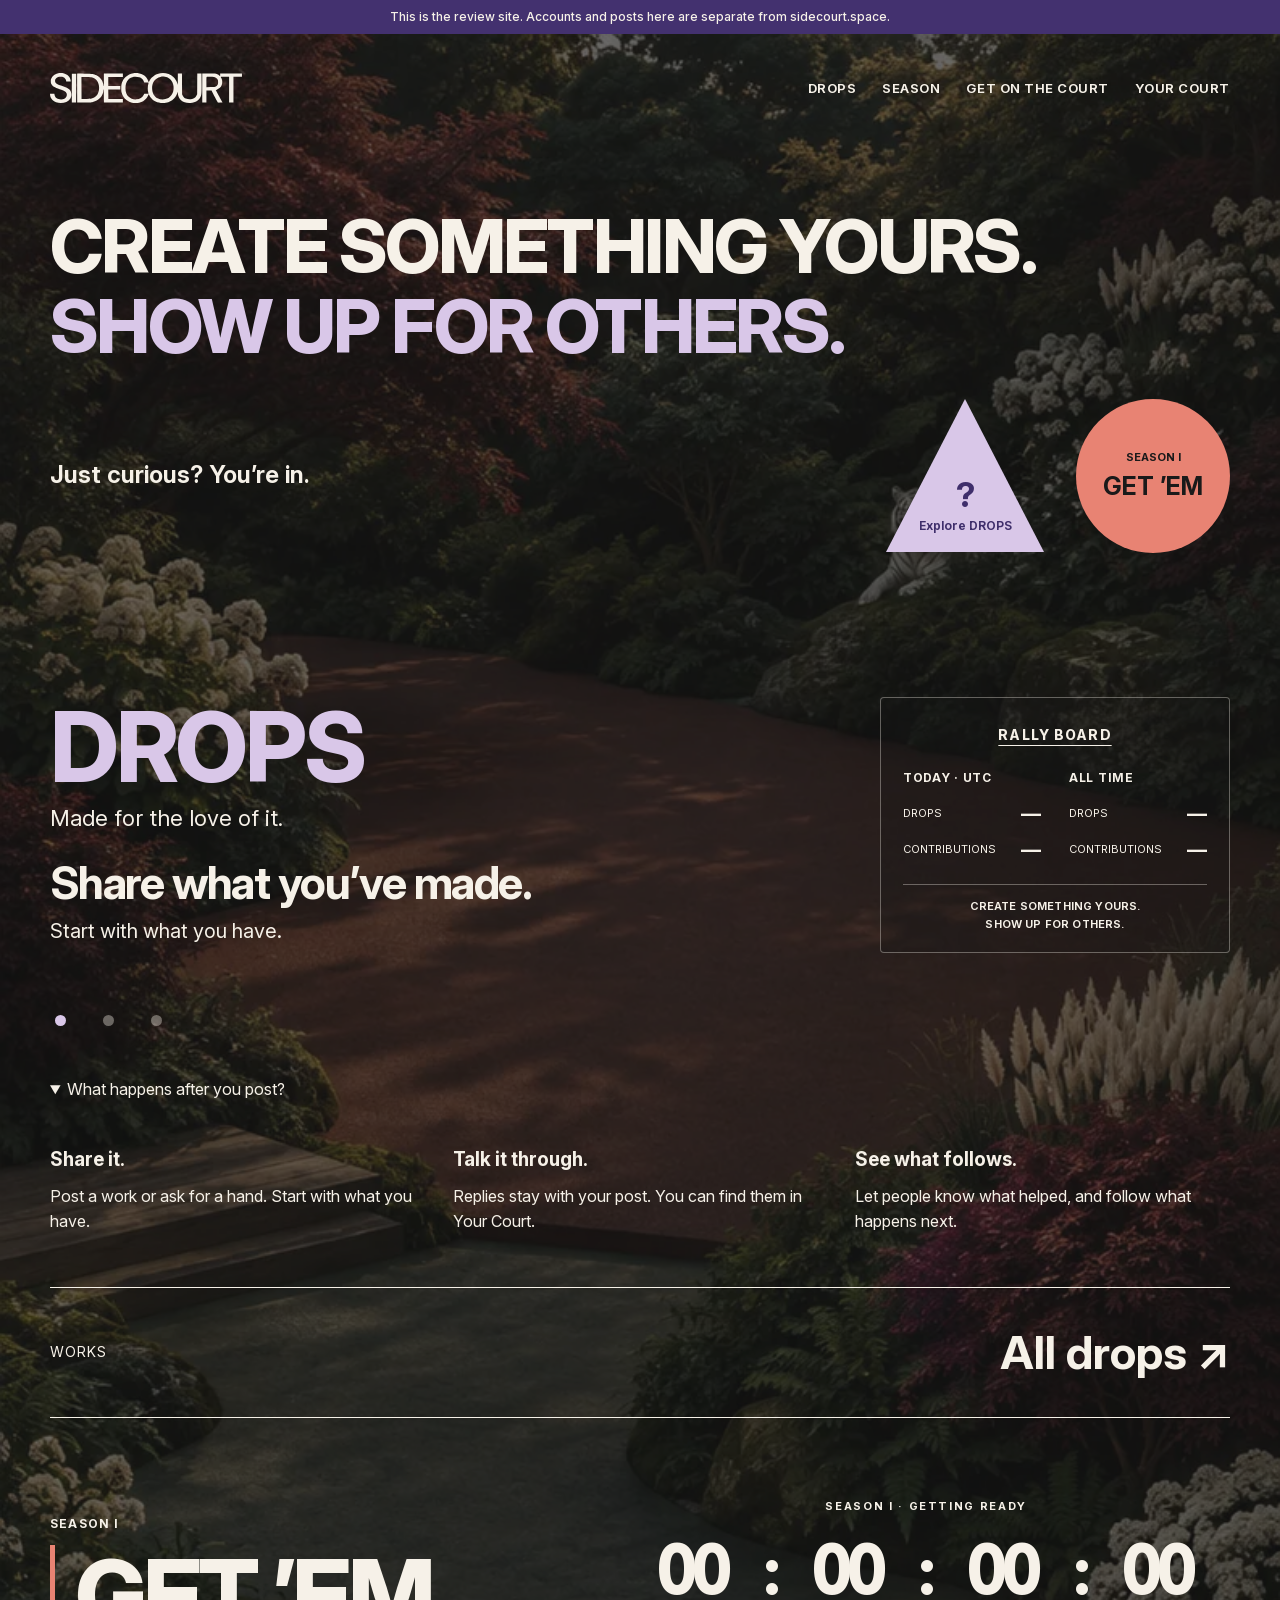
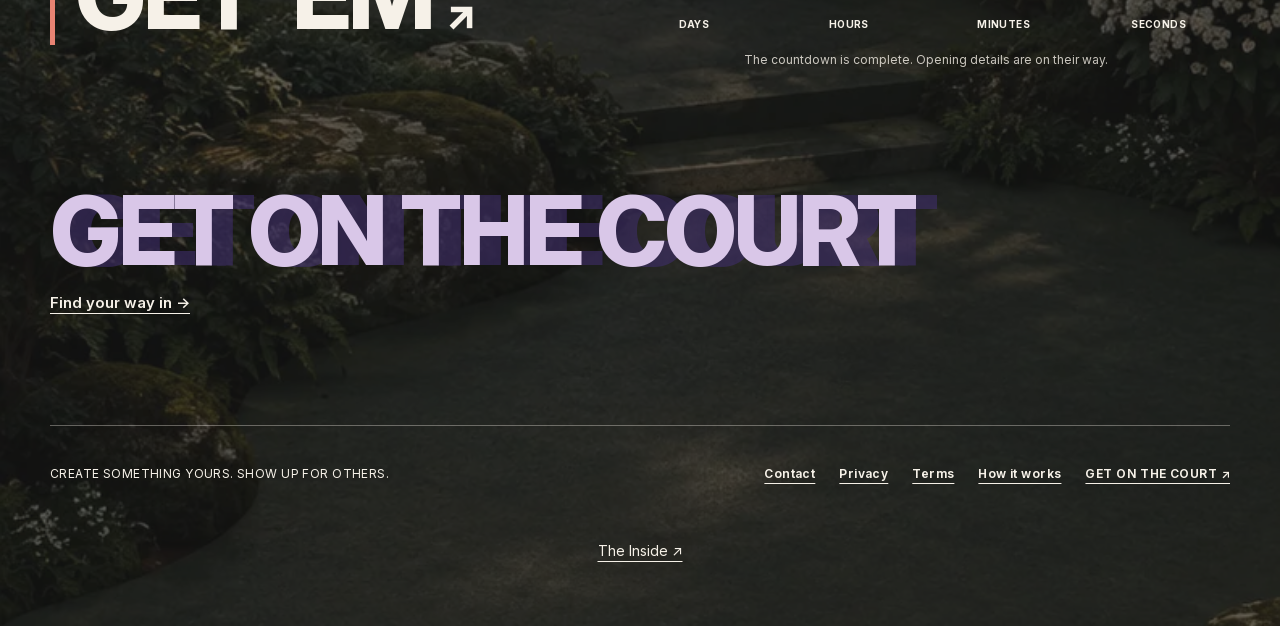
==== commit abd60eb3: "Review: password sign-in, identity line, optional downloads, Help & replies, whole-account AI keep-c" ====
--- a/online-v2-2/index.html
+++ b/online-v2-2/index.html
@@ -12,9 +12,9 @@
 <link rel="icon" type="image/svg+xml" href="favicon.svg?v=stacked1">
 <link rel="canonical" href="https://m1nga.github.io/sidecourt-review/online-v2-2">
 <meta name="color-scheme" content="dark light">
-<link rel="stylesheet" href="court.css?v=f960c1bb794a">
+<link rel="stylesheet" href="court.css?v=5fdd17533cf3">
 <meta name="robots" content="noindex,nofollow"><style>.review-site-label{position:relative;z-index:100;background:#43316f;color:#f6f1e8;text-align:center;padding:8px 16px;font:500 12px/1.5 Inter,Arial,sans-serif}.review-site-label a{color:inherit}</style></head>
-<body><aside class="review-site-label">SideCourt review · Separate test accounts and posts</aside>
+<body><aside class="review-site-label">This is the review site. Accounts and posts here are separate from sidecourt.space.</aside>
 <a class="skip" href="#main-home">Skip to content</a><noscript><div class="no-script">SideCourt needs JavaScript for navigation and account access. Enable it and reload this page.</div></noscript>
 <div class="scene " data-page="home" style='--art:url("assets/home.webp");--art-mobile:url("assets/home-mobile.webp")'>
 <header class="header container"><a class="brand" href="#home" aria-label="SideCourt home"><img src="assets/logo-cream.svg" alt="SideCourt" decoding="async"></a><nav class="nav" aria-label="Main navigation"><a href="#drops">DROPS</a><a href="#season">SEASON</a><a href="#get-on">GET ON THE COURT</a><a href="#court" data-account-link>YOUR COURT</a></nav><details class="mobile-nav"><summary>Menu</summary><nav aria-label="Mobile navigation"><a href="#drops">DROPS</a><a href="#season">SEASON</a><a href="#get-on">GET ON THE COURT</a><a href="#court" data-account-link>YOUR COURT</a></nav></details></header><main id="main-home" class="container" tabindex="-1"><section class="hero"><h1>
@@ -94,13 +94,14 @@
 <section class="form-subsection" id="help-options"><label class="field">What would help?<textarea name="invitationBody" rows="3" maxlength="8000" placeholder="Ask one specific question, or describe the help you need."></textarea></label><input type="hidden" name="invitation" value="none"><p class="minor">People can reply on your page. Sharing a link does not give editing access.</p><label class="field">Anything to keep in mind? <span class="minor">Optional</span><textarea name="needContext" maxlength="8000" rows="2"></textarea></label></section><p class="step-eyebrow">STEP 3 · OPTIONAL</p><p class="minor" id="submission-material-help">Add a link, an image or files so people can explore what you made. Everything here is optional.</p>
 <details id="submission-attachments" open><summary>Links &amp; attachments</summary><p class="minor">Use a link, upload files, or both. Your source code is optional.</p><label class="field">Website or download link<input type="url" name="url" placeholder="https://" aria-describedby="website-help"></label><p class="minor" id="website-help">Already online? Link to the page people should open.</p><label class="field">GitHub or source link <span class="minor">Optional</span><input name="repository" type="url" placeholder="https://github.com/you/your-project" aria-describedby="github-help"></label><p class="minor" id="github-help">A repository, file or release page. This shares a link; it does not copy files to SideCourt.</p><div class="source-shortcuts"><a class="text-link" id="open-source" href="https://github.com/" target="_blank" rel="noopener noreferrer">Open GitHub ↗</a><a class="text-link" href="https://docs.github.com/en/repositories/working-with-files/managing-files/adding-a-file-to-a-repository" target="_blank" rel="noopener noreferrer">How to upload on GitHub ↗</a></div>
 <div class="image-dropzone" id="image-dropzone"><label class="field">Image<input type="file" id="draft-cover" accept="image/png,image/jpeg,image/webp"></label><button type="button" id="remove-cover" class="text-link" hidden>Remove image</button><p class="status-line" id="cover-status" role="status">PNG, JPG or WebP · up to 1 MB.</p>
-<p class="minor drop-hint">Drop an image here, or choose one.</p></div><div class="file-dropzone" id="file-dropzone"><label class="field">Files from your computer<input type="file" name="files" id="draft-files" multiple accept=".png,.jpg,.jpeg,.webp,.pdf,.txt,.md,.csv,.json,.zip"></label><p class="minor">Drop files here or choose several at once. ZIP a folder before uploading. Files upload privately to SideCourt storage (Supabase); you choose any public downloads after review.</p></div><p class="status-line" id="files-status" role="status" aria-live="polite">Up to 50 MB per file. For larger downloads, use a website or GitHub release link.</p>
+<p class="minor drop-hint">Drop an image here, or choose one.</p><p class="minor" id="cover-rights-help">Use an image you have the right to show. Showing it here doesn’t let others copy, change or sell it.</p></div><div class="file-dropzone" id="file-dropzone"><label class="field">Files from your computer<input type="file" name="files" id="draft-files" multiple accept=".png,.jpg,.jpeg,.webp,.pdf,.txt,.md,.csv,.json,.zip"></label><p class="minor">Drop files here or choose several at once. ZIP a folder before uploading. Files stay private until reviewed; you choose any public downloads after that.</p></div><p class="status-line" id="files-status" role="status" aria-live="polite">Up to 50 MB per file. For larger downloads, use a website or GitHub release link.</p>
 </details>
-<details class="form-subsection" id="post-settings"><summary>Terms, replies &amp; extra context <span class="minor">Optional</span></summary><section class="publication-guide" aria-label="Material use"><h2>Who may use what you add</h2><p class="minor">Only matters if you add images or files. Links are just links.</p><label class="field">Your choice<select id="collaboration-choice"><option value="">Choose before adding materials</option><option value="ask">Ask me first</option><option value="terms">Follow my terms</option><option value="legacy" hidden>Existing statement — kept unchanged</option></select></label><p id="terms-description" class="minor">No permission is selected for you.</p><div id="terms-fields" hidden><label class="field">Terms or license<textarea id="collaboration-terms" maxlength="1000" rows="3"></textarea></label><label class="field">Applies to<textarea name="termsScope" maxlength="1000" rows="2" placeholder="Say which materials these terms cover."></textarea></label></div><textarea name="reuse" hidden></textarea><p id="legacy-terms" class="preserve-text" hidden></p><p class="minor">Existing licenses still apply. This doesn’t give anyone editing access to your post.</p><fieldset><legend>These terms cover new materials I choose to add</legend><label><input type="checkbox" name="material-category" value="cover"> Cover images</label><label><input type="checkbox" name="material-category" value="files"> Uploaded files</label></fieldset><p id="permissions-status" role="status" class="minor">Choose before adding an image, uploading files or submitting.</p></section><section class="form-subsection"><h2>Replies</h2><label><input type="radio" name="responses" value="open"> Open to replies</label><p class="minor">People can ask questions and share feedback here.</p><label><input type="radio" name="responses" value="updates"> Updates only</label><p class="minor">Only you can post updates here. Existing replies stay visible.</p><label class="field">Alternative contact <span class="minor">Required for help with updates only</span><input name="contact" maxlength="2048" placeholder="https://… or mailto:…"></label></section><div id="invitation-detail" hidden></div>
+<details class="form-subsection" id="post-settings"><summary>Downloads, replies &amp; extra context <span class="minor">Optional</span></summary><section class="publication-guide" aria-label="Downloads"><h2>Downloads <span class="minor">Optional</span></h2><p class="minor">Only for files you later offer as downloads. Leave this empty and people must ask you first.</p><label class="field">How others may use your downloads<textarea name="reuse" id="collaboration-terms" maxlength="1000" rows="2" placeholder="e.g. MIT, same as my source code · Personal use only"></textarea></label><p id="legacy-scope" class="minor preserve-text" hidden></p><p class="minor">This never gives anyone editing access to your post.</p></section><section class="form-subsection"><h2>Replies</h2><label><input type="radio" name="responses" value="open"> Open to replies</label><p class="minor">People can ask questions and share feedback here.</p><label><input type="radio" name="responses" value="updates"> Updates only</label><p class="minor">Only you can post updates here. Existing replies stay visible.</p><label class="field">Alternative contact <span class="minor">Required for help with updates only</span><input name="contact" maxlength="2048" placeholder="https://… or mailto:…"></label></section><div id="invitation-detail" hidden></div>
 <details class="form-subsection" id="post-context"><summary>A little more context <span class="minor">Optional</span></summary><label class="field"><span id="post-why-label">Why it exists</span><textarea name="why" maxlength="8000" rows="3" placeholder="What made you start?"></textarea></label><label class="field"><span id="post-start-label">Use &amp; compatibility</span><textarea name="start" maxlength="8000" rows="3" placeholder="How to use it, supported devices, or anything worth knowing first."></textarea></label></details></details><textarea name="cardLine" hidden></textarea>
 </section><div class="form-actions draft-save-bar">
 <button type="button" class="text-link" id="save-draft">Save draft</button><button type="button" class="button secondary" id="preview-work">Preview →</button><button class="button" id="prepare-work" type="submit">Check before sharing →</button>
 </div>
+<p class="minor" id="share-confirmation-note">By sharing, you confirm the images and files are yours to show.</p>
 <p class="form-status" id="form-status" role="status" aria-live="polite"></p>
 </form>
 <aside class="submit-preview"><p class="eyebrow">YOUR CARD</p>
@@ -166,9 +167,9 @@
 <p class="lede">Post what you made, ask for a hand, help someone back. From this site, or straight from the AI you already talk to.</p>
 <div class="guide-grid">
 <section class="guide-card"><p class="guide-step">01</p><h2>Share a work</h2><p>A title, a few lines, maybe a link or an image. It stays private until you say otherwise.</p><ol><li>Sign in and open <a href="#white?kind=work">Share something</a>.</li><li>Save a draft whenever you like. Nobody sees it yet.</li><li>When it feels ready, submit. A person reads it, then <strong>you</strong> choose to publish.</li></ol><a class="button secondary" href="#white?kind=work">Share a work →</a></section>
-<section class="guide-card"><p class="guide-step">02</p><h2>Ask for a hand</h2><p>No product needed. A question, a blocker, a next step you are unsure about.</p><ol><li>Open <a href="#white?kind=request">Ask for help</a> and say what would help.</li><li>People reply on your page. A reply never gives anyone editing access.</li><li>Mark what helped. Close the request when you are done.</li></ol><a class="button secondary" href="#white?kind=request">Ask for a hand →</a></section>
-<section class="guide-card"><p class="guide-step">03</p><h2>Help someone</h2><p>Browse <a href="#drops">DROPS</a>, try something, reply with what you noticed. That already counts as showing up.</p><ol><li>Turn a card to read the request on its back.</li><li>Reply, test, suggest, introduce.</li><li>If it moved things forward, the author can say so.</li></ol><a class="button secondary" href="#drops?help=1">See open requests →</a></section>
-<section class="guide-card guide-card-ai"><p class="guide-step">04</p><h2>Bring your AI</h2><p>ChatGPT and Claude can work on your SideCourt draft, on your phone or your desktop. Claude Code and Codex too.</p><ol><li>In Your Court, open <a href="#court?tab=code">Your AI</a> and copy one address.</li><li>Paste it into your AI app as a connector. Sign in to SideCourt when it asks.</li><li>Pick <strong>one</strong> draft and what the AI may do. Then just talk: “Save this idea to my SideCourt draft.”</li></ol><p class="minor">Your AI never publishes, never sees your other drafts, and you can disconnect it any time.</p><a class="button secondary" href="#court?tab=code">Connect your AI →</a></section>
+<section class="guide-card"><p class="guide-step">02</p><h2>Ask for a hand</h2><p>No product needed. A question, a blocker, a next step you are unsure about.</p><ol><li>Open <a href="#white?kind=request">Ask for help</a> and say what would help.</li><li>People reply on your page, or offer a hand in private. You decide what to accept.</li><li>Mark what helped. Stop taking help when you are done. Editing is by invitation only: helping never gives anyone editing access.</li></ol><a class="button secondary" href="#white?kind=request">Ask for a hand →</a></section>
+<section class="guide-card"><p class="guide-step">03</p><h2>Help someone</h2><p>Browse <a href="#drops">DROPS</a>, try something, reply with what you noticed. That already counts as showing up.</p><ol><li>Turn a card to read the request on its back.</li><li>Reply in public, or press Offer a hand to help with one thing in private.</li><li>If it moved things forward, the author can say so. Editing is by invitation only.</li></ol><a class="button secondary" href="#drops?help=1">See open requests →</a></section>
+<section class="guide-card guide-card-ai"><p class="guide-step">04</p><h2>Bring your AI</h2><p>ChatGPT and Claude can work on your SideCourt draft, on your phone or your desktop. Claude Code and Codex too.</p><ol><li>In Your Court, open <a href="#court?tab=code">Your AI</a> and copy one address.</li><li>Paste it into your AI app as a connector. Sign in to SideCourt when it asks.</li><li>Pick <strong>one</strong> draft and what the AI may do. Then just talk: “Save this idea to my SideCourt draft.”</li></ol><p class="minor">Your AI never publishes, never sees your other drafts, and you can disconnect it any time. If ChatGPT says “Something went wrong” while you connect, that comes from ChatGPT: wait a minute and try again.</p><a class="button secondary" href="#court?tab=code">Connect your AI →</a></section>
 </div>
 <section class="guide-plain"><h2>What stays yours</h2><ul><li><strong>Private by default.</strong> Drafts, files and conversations with helpers stay private until you publish.</li><li><strong>A person reads it first.</strong> Every post is reviewed by someone before it can go public. Files are checked before anyone can download them.</li><li><strong>You hold the keys.</strong> Publishing, unpublishing, who may edit, and which AI may help are all your choices.</li></ul><a class="text-link" href="#court?tab=help">More questions? Need a hand? →</a></section>
 </main><footer class="site-footer container"><p>CREATE SOMETHING YOURS. SHOW UP FOR OTHERS.</p>
@@ -189,7 +190,7 @@
 <a href="#court?tab=support">Contact</a> <a href="#court?tab=privacy">Privacy</a> <a href="#court?tab=terms">Terms</a> <a href="#guide">How it works</a> <a href="#get-on">GET ON THE COURT ↗</a></footer>
 </div>
 <dialog id="preview-dialog"><button class="close" type="button" aria-label="Close dialog">×</button><h2 id="dialog-title">SideCourt</h2>
-<div id="dialog-body"></div></dialog><script defer src="config.js?v=954787739b1d"></script><script defer src="scene.js?v=cd76fae84528"></script>
-<script defer src="court.js?v=d24032f143c4"></script>
+<div id="dialog-body"></div></dialog><script defer src="config.js?v=07defb27ab1b"></script><script defer src="scene.js?v=9ed82681d922"></script>
+<script defer src="court.js?v=8d590e13124c"></script>
 </body>
 </html>
--- a/online-v2-2/court.css
+++ b/online-v2-2/court.css
@@ -514,17 +514,22 @@
 #main-season{padding-top:12px}.season-countdown{text-align:center;padding:8px 0 0}.season-countdown>.eyebrow{letter-spacing:.28em;font-size:14px;margin-bottom:20px}.countdown-digits{display:grid;grid-template-columns:repeat(4,minmax(0,1fr));gap:22px;font-variant-numeric:tabular-nums}.countdown-unit{position:relative;min-width:0}.countdown-unit:not(:last-child):after{content:':';position:absolute;right:-.1em;top:0;font-size:clamp(60px,12vw,174px);font-weight:750;line-height:1;transform:translateX(50%)}.countdown-unit strong{display:block;font-size:clamp(60px,12vw,174px);font-weight:850;line-height:1;letter-spacing:-.065em;transform:scaleX(.87)}.countdown-unit>span{display:block;font-size:15px;font-weight:700;letter-spacing:.09em;margin-top:12px}.countdown-date{font-size:12px;margin-top:18px;opacity:.8}.season-teaser.event-poster{padding:28px 0 36px;max-width:100%;margin:0}.season-teaser .event-line{font-size:clamp(28px,3.4vw,44px);line-height:1.05;margin:24px 0 16px}.season-teaser .event-intro{font-size:18px;line-height:1.55;max-width:550px}.season-welcome{font-size:14px;line-height:1.5;margin-top:14px}.season-teaser .actions{margin-top:24px}.season-teaser .minor{margin-top:16px}#home-season .season-intro{grid-template-columns:minmax(0,1fr) minmax(0,1.15fr);align-items:center;gap:44px}.countdown-compact .countdown-unit strong,.countdown-compact .countdown-unit:after{font-size:clamp(38px,5.4vw,76px)}.countdown-compact .countdown-unit>span{font-size:10px;letter-spacing:.04em}.countdown-compact>.eyebrow{font-size:11px;letter-spacing:.15em}.countdown-compact .countdown-digits{gap:12px}.people-search{margin-top:30px;padding:24px 0;border-block:1px solid var(--line)}.people-search h2{font-size:24px;margin-bottom:16px}.people-results{display:grid;grid-template-columns:repeat(3,minmax(0,1fr));gap:18px}.person-card{display:flex;align-items:center;gap:16px;padding:18px;background:#1a1a1a70;border:1px solid var(--line);border-radius:4px;text-decoration:none;min-width:0}.person-card:hover,.person-card:focus-visible{border-color:var(--cream);background:#1a1a1aa0}.person-card>.profile-avatar{width:60px;height:60px;flex:0 0 60px;margin:0}.person-card>span:not(.profile-avatar){min-width:0}.person-card strong{font-size:20px;overflow-wrap:anywhere}.person-bio{display:-webkit-box;-webkit-line-clamp:2;-webkit-box-orient:vertical;overflow:hidden;font-size:13px;margin-top:5px}.person-link{display:block;font-size:12px;margin-top:9px}.people-search>p{font-size:13px;margin-top:14px}.people-search>button{margin-top:12px}
 @media(max-width:760px){#home-season .season-intro{grid-template-columns:1fr;gap:28px}.countdown-digits{gap:10px}.countdown-unit strong,.countdown-unit:not(:last-child):after{font-size:clamp(44px,14vw,102px)}.countdown-unit>span{font-size:9px;letter-spacing:.02em;margin-top:10px}.season-countdown>.eyebrow{font-size:11px;letter-spacing:.16em;margin-bottom:22px}.season-teaser.event-poster{padding-top:30px}.season-teaser .event-intro{font-size:16px}.season-teaser .event-line{font-size:32px}.season-welcome{font-size:13px}.countdown-compact .countdown-unit strong,.countdown-compact .countdown-unit:after{font-size:clamp(42px,13vw,92px)}.people-results{grid-template-columns:1fr}.season-teaser .actions{gap:18px}.season-teaser .button{font-size:13px}}
 
-/* Ming's shared square template: the complete card, including its caption, is square. */
+/* Ming's shared square template: the complete card, including its caption, is square.
+   The caption is a neutral frosted footer over the full cover: Ink gradient + blur, readable on any cover colour. */
 .court-profile-page{max-width:none}
 .directory-posts,.home-posts,.court-profile-page>.profile-works{display:grid;grid-template-columns:repeat(auto-fill,minmax(min(100%,280px),1fr));gap:24px;max-width:none;align-items:start}
 .directory-posts>.drop-entry,.profile-works>.drop-entry,.profile-works .drop-entry,.directory-posts .invitation-square{width:100%;max-width:360px;justify-self:start}
-:is(#drop-results,#home-featured,#live-flip-preview,.profile-works,.preview-discovery-card) .flip-card{position:relative;display:block;width:100%;max-width:360px;aspect-ratio:1;overflow:hidden;border:1px solid #f6f1e880;border-radius:8px;background:rgba(47,47,33,.88);transform:none}
-:is(#drop-results,#home-featured,#live-flip-preview,.profile-works,.preview-discovery-card) .flip-stage{position:absolute;inset:0 0 112px;aspect-ratio:auto;width:auto;border-radius:7px 7px 0 0}
-:is(#drop-results,#home-featured,#live-flip-preview,.profile-works,.preview-discovery-card) .flip-identity{position:absolute;inset:auto 0 0;height:112px;min-height:0;padding:16px 20px;background:rgba(47,47,33,.88);border-top:0;border-radius:0 0 7px 7px;gap:12px}
+:is(#drop-results,#home-featured,#live-flip-preview,.profile-works,.preview-discovery-card) .flip-card{--card-foot:88px;position:relative;display:block;width:100%;max-width:360px;aspect-ratio:1;overflow:hidden;border:1px solid #f6f1e880;border-radius:8px;background:var(--ink);transform:none}
+:is(#drop-results,#home-featured,#live-flip-preview,.profile-works,.preview-discovery-card) .flip-stage,#main-white .submit-preview .flip-stage{position:absolute;inset:0;aspect-ratio:auto;width:auto;border-radius:7px}
+:is(#drop-results,#home-featured,#live-flip-preview,.profile-works,.preview-discovery-card) .flip-back{inset:0 0 var(--card-foot,88px)}
+:is(#drop-results,#home-featured,#live-flip-preview,.profile-works,.preview-discovery-card) .flip-identity,#main-white .submit-preview .flip-identity{position:absolute;inset:auto 0 0;z-index:2;height:var(--card-foot,88px);min-height:0;border-top:0;border-radius:0 0 7px 7px;background:linear-gradient(rgba(26,26,26,.62),rgba(26,26,26,.8));-webkit-backdrop-filter:blur(14px);backdrop-filter:blur(14px);box-shadow:inset 0 1px 0 rgba(246,241,232,.14)}
+:is(#drop-results,#home-featured,#live-flip-preview,.profile-works,.preview-discovery-card) .flip-identity :is(h3,p){text-shadow:0 1px 2px rgba(26,26,26,.55)}
+@supports not ((backdrop-filter:blur(1px)) or (-webkit-backdrop-filter:blur(1px))){:is(#drop-results,#home-featured,#live-flip-preview,.profile-works,.preview-discovery-card) .flip-identity{background:rgba(26,26,26,.92)}}
+@media(prefers-reduced-transparency:reduce){:is(#drop-results,#home-featured,#live-flip-preview,.profile-works,.preview-discovery-card) .flip-identity{background:var(--ink);-webkit-backdrop-filter:none;backdrop-filter:none}}
 :is(#drop-results,#home-featured,#live-flip-preview,.profile-works,.preview-discovery-card) .flip-identity>div{padding:0;text-align:left}
 :is(#drop-results,#home-featured,#live-flip-preview,.profile-works,.preview-discovery-card) .flip-identity h3{font-size:22px!important;line-height:1.2;margin:6px 0!important;-webkit-line-clamp:1}
 :is(#drop-results,#home-featured,#live-flip-preview,.profile-works,.preview-discovery-card) .flip-identity p{font-size:12px!important;line-height:1.3;margin:0!important}
-:is(#drop-results,#home-featured,#live-flip-preview,.profile-works,.preview-discovery-card) .flip-identity .card-type{font-size:12px!important;font-weight:400}
+:is(#drop-results,#home-featured,#live-flip-preview,.profile-works,.preview-discovery-card) .flip-identity .card-type{font-size:12px!important;font-weight:400;white-space:normal}
 .flip-cover-action span{display:none}.turn-control{flex:0 0 46px;width:46px;height:46px}.flip-identity a{text-decoration:none}.flip-identity a:hover{text-decoration:underline}
 .directory-posts .invitation-square.participation-invite{aspect-ratio:1;min-height:0;border-radius:8px;gap:22px;padding:28px;max-width:360px}
 .invitation-square.participation-invite .actions{gap:8px}.invitation-square .button{width:auto;align-self:center;padding:14px 20px}.invitation-square.participation-invite p{font-size:21px}.invitation-square .invitation-plus{font-size:44px}.data-update-note{padding:12px 16px;border:1px solid var(--line);border-radius:4px;font-size:14px;margin-top:24px}.data-update-note button{margin-left:10px}
@@ -539,8 +544,7 @@
 .directory-posts,.home-posts,.court-profile-page>.profile-works{grid-template-columns:repeat(5,minmax(0,1fr));gap:20px}
 :is(#drop-results,#home-featured,#live-flip-preview,.profile-works,.preview-discovery-card) .flip-card{max-width:100%}
 :is(#live-flip-preview,.preview-discovery-card){width:min(100%,220px)}
-:is(#drop-results,#home-featured,#live-flip-preview,.profile-works,.preview-discovery-card) .flip-stage{bottom:88px}
-:is(#drop-results,#home-featured,#live-flip-preview,.profile-works,.preview-discovery-card) .flip-identity{height:88px;padding:12px;gap:8px}
+:is(#drop-results,#home-featured,#live-flip-preview,.profile-works,.preview-discovery-card) .flip-identity{padding:12px;gap:8px}
 :is(#drop-results,#home-featured,#live-flip-preview,.profile-works,.preview-discovery-card) .flip-identity h3{font-size:18px!important;margin:4px 0!important}
 :is(#drop-results,#home-featured,#live-flip-preview,.profile-works,.preview-discovery-card) .flip-identity p{font-size:10px!important}
 :is(#drop-results,#home-featured,#live-flip-preview,.profile-works,.preview-discovery-card) .turn-control{flex-basis:36px;min-width:36px;width:36px;height:36px;font-size:20px}
@@ -570,3 +574,24 @@
 .flip-back .text-link{color:var(--plum)}
 
 .guide-page{padding-top:32px}.guide-page h1{font-size:clamp(40px,6vw,72px);line-height:1.02;margin:8px 0 16px;color:var(--plum)}.guide-page .lede{max-width:720px}.guide-grid{display:grid;grid-template-columns:repeat(2,minmax(0,1fr));gap:20px;margin:36px 0}.guide-card{border:1px solid var(--plum);border-radius:14px;padding:28px;background:rgba(246,241,232,.65);display:flex;flex-direction:column;gap:12px;min-width:0}.guide-card h2{font-size:28px;margin:0}.guide-card p{margin:0}.guide-card ol{padding-left:20px;margin:0;display:grid;gap:6px}.guide-card .button{align-self:flex-start;margin-top:auto}.guide-step{font-size:12px;letter-spacing:.14em;color:var(--plum);opacity:.7}.guide-card-ai{background:var(--plum);color:var(--cream)}.guide-card-ai h2,.guide-card-ai .guide-step,.guide-card-ai a,.guide-card-ai .minor{color:var(--cream)}.guide-card-ai .button.secondary{border-color:var(--cream);color:var(--cream)}.guide-plain{max-width:760px;margin:24px 0 48px}.guide-plain ul{padding-left:20px;display:grid;gap:8px}.step-eyebrow{font-size:11px;letter-spacing:.16em;color:var(--plum);opacity:.75;margin:26px 0 8px}.post-ai-hint{border:1px solid var(--plum);border-radius:10px;padding:12px 14px;font-size:14px;margin:12px 0}.court-ai{border:1px solid var(--plum);border-radius:14px;padding:22px 24px;margin:8px 0 28px;background:var(--plum);color:var(--cream)}.court-ai h3{margin:0 0 8px;color:var(--cream)}.court-ai p{margin:0 0 14px}.court-ai a{color:var(--cream)}.court-ai .button.secondary{border-color:var(--cream);color:var(--cream)}.ai-facts{padding-left:20px;display:grid;gap:6px;margin:12px 0 20px}@media(max-width:760px){.guide-grid{grid-template-columns:1fr}.guide-card{padding:22px}.guide-page h1{font-size:40px}}
+/* Identity line under the Your Court heading, review warning, and the sign-in forms. */
+#court-identity{margin:10px 0 0;font-size:14px;line-height:1.6;color:var(--court-muted);overflow-wrap:anywhere}#main-court #court-identity :is(.text-link,a){display:inline;min-height:0;padding:0;font-size:inherit}
+.review-warning{margin:10px 0 0;padding:10px 14px;border-left:3px solid #b3261e;background:rgba(179,38,30,.08);font-size:14px;line-height:1.5;font-weight:600;color:#7a1d17}
+.auth-form{margin-top:26px}.auth-form .field{margin-top:18px}.auth-form .button{margin-top:18px}.auth-form [name=code]{letter-spacing:.16em;font-variant-numeric:tabular-nums}
+.auth-links{display:flex;flex-wrap:wrap;gap:8px 24px;margin-top:18px}.auth-switch{margin-top:24px;padding-top:20px;border-top:1px solid var(--line)}
+#main-court .settings-section h4{font-size:17px;color:var(--plum);margin:18px 0 8px}#set-password{max-width:420px}
+/* Help & replies panel (Your Court → Posts) and the public post's Ways to take part. */
+#main-court .managed-work .help-settings{border:1px solid var(--court-rule);border-radius:4px;padding:0 18px;margin-top:20px}
+#main-court .managed-work .help-settings>summary{font-size:15px;font-weight:650;min-height:44px;padding:12px 0}
+#main-court .help-summary-state{font-weight:500;font-size:13px;opacity:.75;margin-left:10px}
+#main-court .help-settings-body{padding:4px 0 18px;display:grid;gap:18px}
+#main-court .help-section{margin:0;padding:0;border:0}#main-court .help-section h4{font-size:13px;letter-spacing:.04em;text-transform:uppercase;margin:0 0 6px;opacity:.8}
+#main-court .help-section p{margin:0 0 8px}#main-court .help-section .text-link{padding:0;min-height:0;font-size:14px}
+#main-court .help-options{display:grid;gap:8px;margin:6px 0 8px}#main-court .help-option{display:flex;gap:10px;align-items:flex-start;font-size:15px;line-height:1.45}#main-court .help-option input{margin-top:4px}#main-court .help-option:has(input:disabled){opacity:.55}
+#main-court .help-hint{font-size:14px;color:var(--plum);margin:0 0 8px}
+#main-court .help-section .cloud-invite{display:flex;gap:12px;align-items:flex-end;flex-wrap:wrap;margin:8px 0}#main-court .help-section .cloud-invite .field{flex:1 1 200px;margin:0}
+#main-court .help-editor{display:flex;flex-wrap:wrap;gap:8px 12px;align-items:center;padding:8px 0;border-top:1px solid var(--court-rule)}#main-court .help-editor .button{font-size:13px;padding:7px 12px;min-height:36px}
+#main-court .help-rule{font-weight:650;margin:0}#main-court .help-pointers{margin:0}
+#main-court .new-need{display:grid;gap:10px;margin-top:12px}
+#main-court .more-actions{margin-top:8px}#main-court .more-actions>summary{font-size:14px;min-height:40px;padding:8px 0}
+.post-ways{margin-block:28px;padding-top:8px}.post-ways .eyebrow{margin-bottom:12px}.post-way{padding:14px 0;border-top:1px solid rgba(26,26,26,.14)}.post-way h3{font-size:18px;margin:0 0 4px}.post-way p{margin:0 0 10px}.post-way .post-way-state{font-weight:600;margin:0}.post-way .button{margin-top:2px}
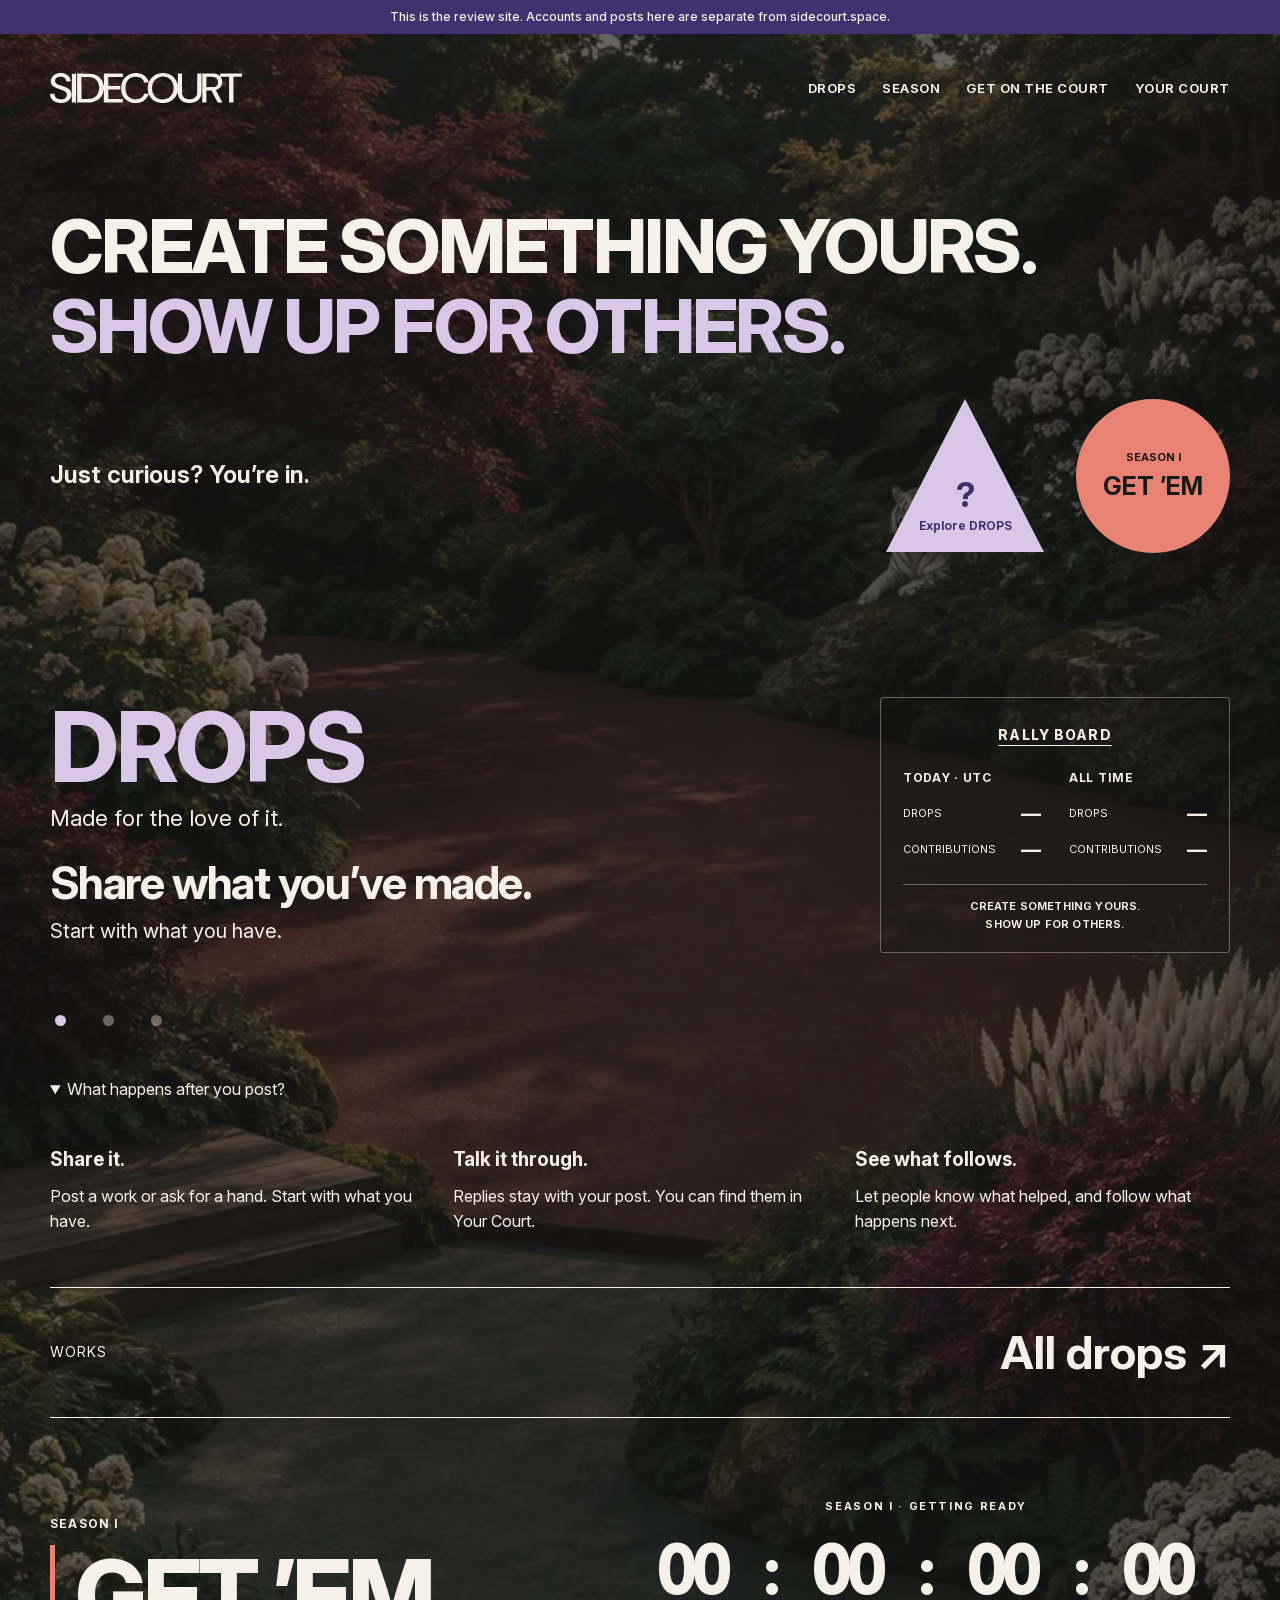
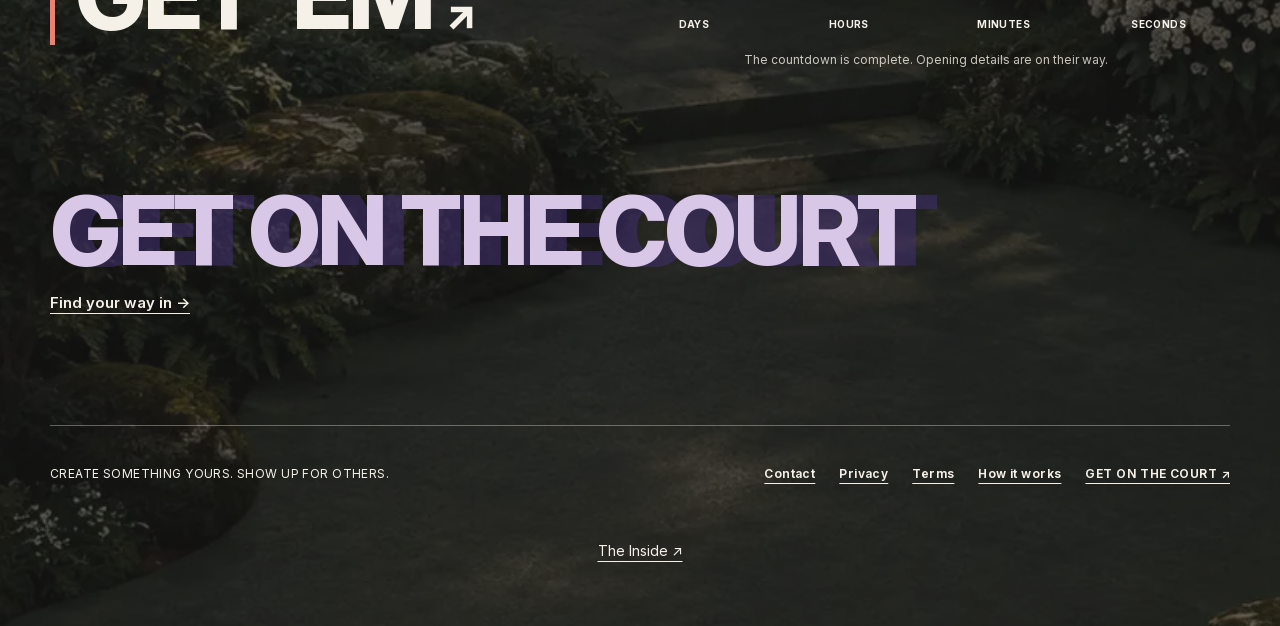
==== commit e9f1ccb4: "Review: feedback round (password visibility, in-place password change, share form clarity, delete dr" ====
--- a/online-v2-2/index.html
+++ b/online-v2-2/index.html
@@ -6,17 +6,17 @@
 <title>SideCourt · Independent work</title>
 <meta name="description" content="SideCourt — create something yours, show up for others.">
 <script>if(new URLSearchParams(location.search).get('measure')==='1'){const s=document.createElement('script');s.src='performance.js';s.defer=true;document.head.append(s)}</script>
-<script>(()=>{const p=(location.hash||'#home').slice(1).split('?')[0],art=({home:'home',drops:'drops',work:'drops',season:'season','get-on':'get-on',inside:'inside'})[p]||'utility';document.documentElement.dataset.entry=p==='home'?'home':'other';const link=document.createElement('link');link.rel='preload';link.as='image';link.href='assets/'+art+(matchMedia('(max-width:760px)').matches?'-mobile':'')+'.webp';link.fetchPriority='high';document.head.append(link)})();</script><style>html[data-entry="other"] [data-page="home"]{display:none}</style>
+<script>(()=>{const p=(location.hash||'#home').slice(1).split('?')[0],art=({home:'home',player:'home',drops:'drops',work:'drops',preview:'drops',season:'season','get-on':'get-on',inside:'inside'})[p]||'utility',webp=!!window.CSS&&CSS.supports('background-image','image-set(url("a.webp") type("image/webp") 1x)');document.documentElement.dataset.entry=p==='home'?'home':'other';document.documentElement.classList.add('art-js');const link=document.createElement('link');link.rel='preload';link.as='image';link.href='assets/'+art+(webp?'.webp':'.jpg');link.fetchPriority='high';document.head.append(link)})();</script><style>html[data-entry="other"] [data-page="home"]{display:none}</style>
 <link rel="preload" href="assets/InterLatin.woff2" as="font" type="font/woff2" crossorigin>
-<link rel="stylesheet" href="scene.css?v=ac23c6d98a4e">
+<link rel="stylesheet" href="scene.css?v=b82c49c86885">
 <link rel="icon" type="image/svg+xml" href="favicon.svg?v=stacked1">
 <link rel="canonical" href="https://m1nga.github.io/sidecourt-review/online-v2-2">
 <meta name="color-scheme" content="dark light">
-<link rel="stylesheet" href="court.css?v=5fdd17533cf3">
+<link rel="stylesheet" href="court.css?v=dcd3573f23c2">
 <meta name="robots" content="noindex,nofollow"><style>.review-site-label{position:relative;z-index:100;background:#43316f;color:#f6f1e8;text-align:center;padding:8px 16px;font:500 12px/1.5 Inter,Arial,sans-serif}.review-site-label a{color:inherit}</style></head>
 <body><aside class="review-site-label">This is the review site. Accounts and posts here are separate from sidecourt.space.</aside>
 <a class="skip" href="#main-home">Skip to content</a><noscript><div class="no-script">SideCourt needs JavaScript for navigation and account access. Enable it and reload this page.</div></noscript>
-<div class="scene " data-page="home" style='--art:url("assets/home.webp");--art-mobile:url("assets/home-mobile.webp")'>
+<div class="scene " data-page="home" data-art="home">
 <header class="header container"><a class="brand" href="#home" aria-label="SideCourt home"><img src="assets/logo-cream.svg" alt="SideCourt" decoding="async"></a><nav class="nav" aria-label="Main navigation"><a href="#drops">DROPS</a><a href="#season">SEASON</a><a href="#get-on">GET ON THE COURT</a><a href="#court" data-account-link>YOUR COURT</a></nav><details class="mobile-nav"><summary>Menu</summary><nav aria-label="Mobile navigation"><a href="#drops">DROPS</a><a href="#season">SEASON</a><a href="#get-on">GET ON THE COURT</a><a href="#court" data-account-link>YOUR COURT</a></nav></details></header><main id="main-home" class="container" tabindex="-1"><section class="hero"><h1>
 <span>CREATE SOMETHING YOURS.</span><span>SHOW UP FOR OTHERS.</span>
 </h1>
@@ -36,7 +36,7 @@
 </section><section class="court-invite"><h2><a class="imprint" href="#get-on"><span class="imprint-word"><span class="imprint-trace" aria-hidden="true">GET ON THE COURT</span><span class="imprint-face">GET ON THE COURT</span></span></a></h2><a class="text-link" href="#get-on">Find your way in →</a></section></main><footer class="site-footer container"><p>CREATE SOMETHING YOURS. SHOW UP FOR OTHERS.</p>
 <a href="#court?tab=support">Contact</a> <a href="#court?tab=privacy">Privacy</a> <a href="#court?tab=terms">Terms</a> <a href="#guide">How it works</a> <a href="#get-on">GET ON THE COURT ↗</a></footer><a class="inside-entry" href="#inside">The Inside ↗</a>
 </div>
-<div class="scene " data-page="drops" style='--art:url("assets/drops.webp");--art-mobile:url("assets/drops-mobile.webp")' hidden>
+<div class="scene " data-page="drops" data-art="drops" hidden>
 <header class="header container"><a class="brand" href="#home" aria-label="SideCourt home"><img src="assets/logo-cream.svg" alt="SideCourt" decoding="async"></a><nav class="nav" aria-label="Main navigation"><a href="#drops">DROPS</a><a href="#season">SEASON</a><a href="#get-on">GET ON THE COURT</a><a href="#court" data-account-link>YOUR COURT</a></nav><details class="mobile-nav"><summary>Menu</summary><nav aria-label="Mobile navigation"><a href="#drops">DROPS</a><a href="#season">SEASON</a><a href="#get-on">GET ON THE COURT</a><a href="#court" data-account-link>YOUR COURT</a></nav></details></header><main id="main-drops" class="container directory" tabindex="-1"><div class="directory-intro"><h1>DROPS</h1><p class="lede">Works to explore. Requests you might help with.</p></div><div class="discovery-tools">
 <div class="directory-tabs" role="group" aria-label="Explore drops">
 <button type="button" data-discovery="all" aria-pressed="true">All drops</button><button type="button" data-discovery="help" aria-pressed="false">Lend a hand</button>
@@ -57,7 +57,7 @@
 <p id="result-status" role="status" aria-live="polite">Loading posts…</p><button class="text-link" data-retry-posts hidden>Retry</button></main><footer class="site-footer container"><p>CREATE SOMETHING YOURS. SHOW UP FOR OTHERS.</p>
 <a href="#court?tab=support">Contact</a> <a href="#court?tab=privacy">Privacy</a> <a href="#court?tab=terms">Terms</a> <a href="#guide">How it works</a> <a href="#get-on">GET ON THE COURT ↗</a></footer>
 </div>
-<div class="scene " data-page="season" style='--art:url("assets/season.webp");--art-mobile:url("assets/season-mobile.webp")' hidden>
+<div class="scene " data-page="season" data-art="season" hidden>
 <header class="header container"><a class="brand" href="#home" aria-label="SideCourt home"><img src="assets/logo-cream.svg" alt="SideCourt" decoding="async"></a><nav class="nav" aria-label="Main navigation"><a href="#drops">DROPS</a><a href="#season">SEASON</a><a href="#get-on">GET ON THE COURT</a><a href="#court" data-account-link>YOUR COURT</a></nav><details class="mobile-nav"><summary>Menu</summary><nav aria-label="Mobile navigation"><a href="#drops">DROPS</a><a href="#season">SEASON</a><a href="#get-on">GET ON THE COURT</a><a href="#court" data-account-link>YOUR COURT</a></nav></details></header><main id="main-season" class="container season-page" tabindex="-1"><section class="season-countdown " data-season-countdown aria-label="Season I countdown"><p class="eyebrow" data-countdown-label>SEASON I OPENS IN</p><div class="countdown-digits" role="timer" aria-live="off"><div class="countdown-unit"><strong data-unit="days">00</strong><span>DAYS</span></div><div class="countdown-unit"><strong data-unit="hours">00</strong><span>HOURS</span></div><div class="countdown-unit"><strong data-unit="minutes">00</strong><span>MINUTES</span></div><div class="countdown-unit"><strong data-unit="seconds">00</strong><span>SECONDS</span></div></div><p class="countdown-date" data-countdown-note>October 13, 2026 · 11:13 AM EDT</p></section><div class="event-poster season-teaser">
 <h1 class="season-title"><span class="getem-word">GET ’EM</span></h1>
 <div class="season-message"><p class="event-line"><span>BRING ONE.</span><span>MOVE ONE.</span></p><div class="season-message-copy">
@@ -68,37 +68,39 @@
 </div></main><footer class="site-footer container"><p>CREATE SOMETHING YOURS. SHOW UP FOR OTHERS.</p>
 <a href="#court?tab=support">Contact</a> <a href="#court?tab=privacy">Privacy</a> <a href="#court?tab=terms">Terms</a> <a href="#guide">How it works</a> <a href="#get-on">GET ON THE COURT ↗</a></footer>
 </div>
-<div class="scene " data-page="get-on" style='--art:url("assets/get-on.webp");--art-mobile:url("assets/get-on-mobile.webp")' hidden>
+<div class="scene " data-page="get-on" data-art="get-on" hidden>
 <header class="header container"><a class="brand" href="#home" aria-label="SideCourt home"><img src="assets/logo-cream.svg" alt="SideCourt" decoding="async"></a><nav class="nav" aria-label="Main navigation"><a href="#drops">DROPS</a><a href="#season">SEASON</a><a href="#get-on">GET ON THE COURT</a><a href="#court" data-account-link>YOUR COURT</a></nav><details class="mobile-nav"><summary>Menu</summary><nav aria-label="Mobile navigation"><a href="#drops">DROPS</a><a href="#season">SEASON</a><a href="#get-on">GET ON THE COURT</a><a href="#court" data-account-link>YOUR COURT</a></nav></details></header><main id="main-get-on" class="container get-on-page" tabindex="-1"><h1><a class="imprint" href="#white?kind=work"><span class="imprint-word"><span class="imprint-trace" aria-hidden="true">GET ON THE COURT</span><span class="imprint-face">GET ON THE COURT</span></span></a></h1>
 <p class="lede">Create something yours. Show up for others.</p>
 <div class="routes"><section class="route glass"><h2>Something you made.</h2><p>A tool, an experiment, or something still taking shape. Give it a page of its own.</p><a class="button" href="#white?kind=work">Share a work</a></section><section class="route glass"><h2>Something to work through.</h2><p>A question, a missing piece, or a next step you could use a hand with. No product required.</p><a class="button secondary" href="#white?kind=request">Ask for a hand</a></section></div><p class="local-note"><a class="text-link" href="#drops">Explore DROPS →</a></p></main><footer class="site-footer container"><p>CREATE SOMETHING YOURS. SHOW UP FOR OTHERS.</p>
 <a href="#court?tab=support">Contact</a> <a href="#court?tab=privacy">Privacy</a> <a href="#court?tab=terms">Terms</a> <a href="#guide">How it works</a> <a href="#get-on">GET ON THE COURT ↗</a></footer>
 </div>
-<div class="scene " data-page="inside" style='--art:url("assets/inside.webp");--art-mobile:url("assets/inside-mobile.webp")' hidden>
+<div class="scene " data-page="inside" data-art="inside" hidden>
 <header class="header container"><a class="brand" href="#home" aria-label="SideCourt home"><img src="assets/logo-cream.svg" alt="SideCourt" decoding="async"></a><nav class="nav" aria-label="Main navigation"><a href="#drops">DROPS</a><a href="#season">SEASON</a><a href="#get-on">GET ON THE COURT</a><a href="#court" data-account-link>YOUR COURT</a></nav><details class="mobile-nav"><summary>Menu</summary><nav aria-label="Mobile navigation"><a href="#drops">DROPS</a><a href="#season">SEASON</a><a href="#get-on">GET ON THE COURT</a><a href="#court" data-account-link>YOUR COURT</a></nav></details></header><main id="main-inside" class="container inside-page" tabindex="-1"><h1>THE<br>INSIDE</h1><div class="inside-opening"><h2>What you keep hidden is what brought you here.</h2><div class="inside-small"><p>Most of what we show begins somewhere we don’t.</p><p>A feeling that something no longer fits.</p><p>An idea that refuses to leave.</p><p>The urge to step somewhere unfamiliar.</p><p>Something another person leaves with us.</p><p>We rarely arrive with a clean explanation.</p></div></div><p class="inside-statement">Sometimes we make things simply because something inside us keeps moving.</p><div class="inside-creatures"><img src="assets/ring-cream.svg" alt="SideCourt" class="inside-ring" width="600" height="600" loading="lazy" decoding="async"><div class="inside-small"><p>If you’ve noticed the creatures around SideCourt, you’ve already seen traces of it.</p><p>A snake leaving what it has outgrown.</p><p>A tiger staying with something it cannot yet explain.</p><p>A leopard moving between land and water.</p><p>A magpie carrying something that did not begin with it.</p></div></div><div class="inside-ending"><p>They are not symbols to solve.</p><p>They are reminders that not everything that moves us needs to be visible.<br>Some things stay hidden for a while.</p><h2>And sometimes,<br>that’s exactly what leads us here.</h2><a class="text-link" data-return href="#home">← Back</a></div></main>
 </div>
-<div class="scene white" data-page="white" style='--art:url("assets/utility.webp");--art-mobile:url("assets/utility-mobile.webp")' hidden>
+<div class="scene white" data-page="white" data-art="utility" hidden>
 <header class="header container"><a class="brand" href="#home" aria-label="SideCourt home"><img src="assets/logo-plum.svg" alt="SideCourt" decoding="async"></a><nav class="nav" aria-label="Main navigation"><a href="#drops">DROPS</a><a href="#season">SEASON</a><a href="#get-on">GET ON THE COURT</a><a href="#court" data-account-link>YOUR COURT</a></nav><details class="mobile-nav"><summary>Menu</summary><nav aria-label="Mobile navigation"><a href="#drops">DROPS</a><a href="#season">SEASON</a><a href="#get-on">GET ON THE COURT</a><a href="#court" data-account-link>YOUR COURT</a></nav></details></header><main id="main-white" class="container submit-page" tabindex="-1"><div class="submit-heading">
 <h1>Share something</h1>
 <p>A title and a few lines are enough. It stays private until you decide.</p>
 </div>
 <div class="submit-grid">
 <form id="work-form" aria-label="Private post draft">
-<p class="minor">Save privately. Submit when ready. A person reads it, then you choose to publish.</p><p class="post-ai-hint" id="post-ai-hint" hidden>Prefer talking to your AI? <a href="#court?tab=code">Connect ChatGPT or Claude</a> once, then say “save this to my SideCourt draft” from anywhere.</p>
+<p id="share-notice" class="share-notice" role="status" aria-live="polite" hidden></p>
+<p class="minor">Save privately. Submit when ready. A person reads it, then you choose to publish.</p><p class="post-ai-hint" id="post-ai-hint" hidden>Building somewhere else? <a href="#court?tab=code">Connect the AI you already use</a> and it can save your works and requests here straight from where you make them. It never publishes.</p>
 <section class="form-section">
 <p class="step-eyebrow">STEP 1</p><fieldset class="submission-kind"><legend>What would you like to share?</legend><label><input type="radio" name="kind" value="work"> <span>Share a work<small>Finished or still taking shape.</small></span></label><label><input type="radio" name="kind" value="thought"> <span>Ask for help<small>A question, a blocker, or something you need.</small></span></label><label><input type="radio" name="kind" value="work_need"> <span>Share a work + ask for help<small>Show your work and what could help next.</small></span></label></fieldset><input type="hidden" name="workBody"><input type="hidden" name="requestBody">
 <input name="author" id="draft-author" type="hidden">
 <p class="step-eyebrow">STEP 2</p><label class="field"><span id="post-title-label">Name it</span><input id="work-name" name="name" maxlength="48" required placeholder="Give it a title"></label>
 <label class="field"><span id="post-body-label">About your work</span><textarea aria-describedby="post-body-help" id="work-description" name="description" maxlength="8000" rows="6" required placeholder="Tell us what you made and what you’d like to share."></textarea></label>
 <p class="minor" id="post-body-help">What does it do, who is it for, and why did you make it? A few sentences are enough.</p>
-<section class="form-subsection" id="help-options"><label class="field">What would help?<textarea name="invitationBody" rows="3" maxlength="8000" placeholder="Ask one specific question, or describe the help you need."></textarea></label><input type="hidden" name="invitation" value="none"><p class="minor">People can reply on your page. Sharing a link does not give editing access.</p><label class="field">Anything to keep in mind? <span class="minor">Optional</span><textarea name="needContext" maxlength="8000" rows="2"></textarea></label></section><p class="step-eyebrow">STEP 3 · OPTIONAL</p><p class="minor" id="submission-material-help">Add a link, an image or files so people can explore what you made. Everything here is optional.</p>
-<details id="submission-attachments" open><summary>Links &amp; attachments</summary><p class="minor">Use a link, upload files, or both. Your source code is optional.</p><label class="field">Website or download link<input type="url" name="url" placeholder="https://" aria-describedby="website-help"></label><p class="minor" id="website-help">Already online? Link to the page people should open.</p><label class="field">GitHub or source link <span class="minor">Optional</span><input name="repository" type="url" placeholder="https://github.com/you/your-project" aria-describedby="github-help"></label><p class="minor" id="github-help">A repository, file or release page. This shares a link; it does not copy files to SideCourt.</p><div class="source-shortcuts"><a class="text-link" id="open-source" href="https://github.com/" target="_blank" rel="noopener noreferrer">Open GitHub ↗</a><a class="text-link" href="https://docs.github.com/en/repositories/working-with-files/managing-files/adding-a-file-to-a-repository" target="_blank" rel="noopener noreferrer">How to upload on GitHub ↗</a></div>
-<div class="image-dropzone" id="image-dropzone"><label class="field">Image<input type="file" id="draft-cover" accept="image/png,image/jpeg,image/webp"></label><button type="button" id="remove-cover" class="text-link" hidden>Remove image</button><p class="status-line" id="cover-status" role="status">PNG, JPG or WebP · up to 1 MB.</p>
-<p class="minor drop-hint">Drop an image here, or choose one.</p><p class="minor" id="cover-rights-help">Use an image you have the right to show. Showing it here doesn’t let others copy, change or sell it.</p></div><div class="file-dropzone" id="file-dropzone"><label class="field">Files from your computer<input type="file" name="files" id="draft-files" multiple accept=".png,.jpg,.jpeg,.webp,.pdf,.txt,.md,.csv,.json,.zip"></label><p class="minor">Drop files here or choose several at once. ZIP a folder before uploading. Files stay private until reviewed; you choose any public downloads after that.</p></div><p class="status-line" id="files-status" role="status" aria-live="polite">Up to 50 MB per file. For larger downloads, use a website or GitHub release link.</p>
+<section class="form-subsection" id="help-options"><label class="field">What would help?<textarea name="invitationBody" rows="3" maxlength="8000" placeholder="Ask one specific question, or describe the help you need."></textarea></label><input type="hidden" name="invitation" value="none"><label class="field">Anything to keep in mind? <span class="minor">Optional</span><textarea name="needContext" maxlength="8000" rows="2"></textarea></label></section><section class="who-can" id="who-can-do-what" aria-labelledby="who-can-title"><h2 id="who-can-title">Who can do what</h2><ul class="who-can-list"><li>Anyone can reply in public.</li><li>People can offer help with one specific thing — you decide, and it never gives editing access.</li><li>Only editors you invite later can change your draft.</li></ul><fieldset class="replies-choice"><legend>Replies on your page</legend><label><input type="radio" name="responses" value="open"> Everyone can reply</label><p class="minor">People can ask questions and share what they noticed.</p><label><input type="radio" name="responses" value="updates"> Only my updates</label><p class="minor">Only you post here. Replies already made stay visible.</p></fieldset><label class="field">Another way to reach you <span class="minor">Needed when you ask for help but allow only your updates</span><input name="contact" maxlength="2048" placeholder="https://… or mailto:…"></label></section>
+<p class="step-eyebrow">STEP 3 · OPTIONAL</p><p class="minor" id="submission-material-help">Add a link, an image or files so people can explore what you made. Everything here is optional.</p>
+<details id="submission-attachments" open><summary>Links &amp; attachments</summary><p class="minor">Use a link, upload files, or both. Your source code is optional.</p><label class="field">Website or download link<input type="url" name="url" placeholder="https://" aria-describedby="website-help"></label><p class="minor" id="website-help">Already online? Link to the page people should open.</p><label class="field">Link to your code <span class="minor">Optional</span><input name="repository" type="url" placeholder="https://…" aria-describedby="github-help"></label><p class="minor" id="github-help">If your project’s code is already online, paste the link. People will open it there; nothing is copied to SideCourt.</p><div class="source-shortcuts" hidden><a class="text-link" id="open-source" href="#" target="_blank" rel="noopener noreferrer">Open this link ↗</a></div>
+<div class="image-dropzone" id="image-dropzone"><label class="field" id="cover-field">Image<input type="file" id="draft-cover" accept="image/png,image/jpeg,image/webp"></label><div class="actions cover-actions" id="cover-actions" hidden><button type="button" id="remove-cover" class="button secondary">Remove image</button><button type="button" id="replace-cover" class="button secondary">Replace image</button></div><p class="status-line" id="cover-status" role="status">PNG, JPG or WebP · up to 5 MB. Big images are shrunk before they’re saved.</p>
+<p class="minor drop-hint">Drop an image here, or choose one.</p><p class="minor" id="cover-rights-help">Use an image you have the right to show. Showing it here doesn’t let others copy, change or sell it.</p></div><div class="file-dropzone" id="file-dropzone"><label class="field">Files from your computer<input type="file" name="files" id="draft-files" multiple accept=".png,.jpg,.jpeg,.webp,.pdf,.txt,.md,.csv,.json,.zip"></label><p class="minor">Drop files here or choose several at once. ZIP a folder before uploading. Files stay private until reviewed; you choose any public downloads after that.</p></div><p class="status-line" id="files-status" role="status" aria-live="polite">Up to 50 MB per file. For files over 50 MB, link to where people can download them.</p>
 </details>
-<details class="form-subsection" id="post-settings"><summary>Downloads, replies &amp; extra context <span class="minor">Optional</span></summary><section class="publication-guide" aria-label="Downloads"><h2>Downloads <span class="minor">Optional</span></h2><p class="minor">Only for files you later offer as downloads. Leave this empty and people must ask you first.</p><label class="field">How others may use your downloads<textarea name="reuse" id="collaboration-terms" maxlength="1000" rows="2" placeholder="e.g. MIT, same as my source code · Personal use only"></textarea></label><p id="legacy-scope" class="minor preserve-text" hidden></p><p class="minor">This never gives anyone editing access to your post.</p></section><section class="form-subsection"><h2>Replies</h2><label><input type="radio" name="responses" value="open"> Open to replies</label><p class="minor">People can ask questions and share feedback here.</p><label><input type="radio" name="responses" value="updates"> Updates only</label><p class="minor">Only you can post updates here. Existing replies stay visible.</p><label class="field">Alternative contact <span class="minor">Required for help with updates only</span><input name="contact" maxlength="2048" placeholder="https://… or mailto:…"></label></section><div id="invitation-detail" hidden></div>
+<details class="form-subsection" id="post-settings"><summary>Downloads &amp; extra context <span class="minor">Optional</span></summary><section class="publication-guide" aria-label="Downloads"><h2>Downloads <span class="minor">Optional</span></h2><p class="minor">Only for files you later offer as downloads. Leave this empty and people must ask you first.</p><label class="field">How others may use your downloads<textarea name="reuse" id="collaboration-terms" maxlength="1000" rows="2" placeholder="e.g. MIT, same as my source code · Personal use only"></textarea></label><p id="legacy-scope" class="minor preserve-text" hidden></p><p class="minor">This never gives anyone editing access to your post.</p></section>
 <details class="form-subsection" id="post-context"><summary>A little more context <span class="minor">Optional</span></summary><label class="field"><span id="post-why-label">Why it exists</span><textarea name="why" maxlength="8000" rows="3" placeholder="What made you start?"></textarea></label><label class="field"><span id="post-start-label">Use &amp; compatibility</span><textarea name="start" maxlength="8000" rows="3" placeholder="How to use it, supported devices, or anything worth knowing first."></textarea></label></details></details><textarea name="cardLine" hidden></textarea>
-</section><div class="form-actions draft-save-bar">
+</section><div id="share-missing" class="share-missing" role="alert" hidden><p><strong>Before you submit:</strong></p><ul></ul></div><div class="form-actions draft-save-bar">
 <button type="button" class="text-link" id="save-draft">Save draft</button><button type="button" class="button secondary" id="preview-work">Preview →</button><button class="button" id="prepare-work" type="submit">Check before sharing →</button>
 </div>
 <p class="minor" id="share-confirmation-note">By sharing, you confirm the images and files are yours to show.</p>
@@ -116,22 +118,22 @@
 </div></main><footer class="site-footer container"><p>CREATE SOMETHING YOURS. SHOW UP FOR OTHERS.</p>
 <a href="#court?tab=support">Contact</a> <a href="#court?tab=privacy">Privacy</a> <a href="#court?tab=terms">Terms</a> <a href="#guide">How it works</a> <a href="#get-on">GET ON THE COURT ↗</a></footer>
 </div>
-<div class="scene " data-page="work" style='--art:url("assets/drops.webp");--art-mobile:url("assets/drops-mobile.webp")' hidden>
+<div class="scene " data-page="work" data-art="drops" hidden>
 <header class="header container"><a class="brand" href="#home" aria-label="SideCourt home"><img src="assets/logo-cream.svg" alt="SideCourt" decoding="async"></a><nav class="nav" aria-label="Main navigation"><a href="#drops">DROPS</a><a href="#season">SEASON</a><a href="#get-on">GET ON THE COURT</a><a href="#court" data-account-link>YOUR COURT</a></nav><details class="mobile-nav"><summary>Menu</summary><nav aria-label="Mobile navigation"><a href="#drops">DROPS</a><a href="#season">SEASON</a><a href="#get-on">GET ON THE COURT</a><a href="#court" data-account-link>YOUR COURT</a></nav></details></header><main id="main-work" class="container work-page" tabindex="-1"><h1>Find something on the court.</h1><a class="text-link" href="#drops">Explore DROPS →</a></main><footer class="site-footer container"><p>CREATE SOMETHING YOURS. SHOW UP FOR OTHERS.</p>
 <a href="#court?tab=support">Contact</a> <a href="#court?tab=privacy">Privacy</a> <a href="#court?tab=terms">Terms</a> <a href="#guide">How it works</a> <a href="#get-on">GET ON THE COURT ↗</a></footer>
 </div>
-<div class="scene white" data-page="account" style='--art:url("assets/utility.webp");--art-mobile:url("assets/utility-mobile.webp")' hidden>
+<div class="scene white" data-page="account" data-art="utility" hidden>
 <header class="header container"><a class="brand" href="#home" aria-label="SideCourt home"><img src="assets/logo-plum.svg" alt="SideCourt" decoding="async"></a><nav class="nav" aria-label="Main navigation"><a href="#drops">DROPS</a><a href="#season">SEASON</a><a href="#get-on">GET ON THE COURT</a><a href="#court" data-account-link>YOUR COURT</a></nav><details class="mobile-nav"><summary>Menu</summary><nav aria-label="Mobile navigation"><a href="#drops">DROPS</a><a href="#season">SEASON</a><a href="#get-on">GET ON THE COURT</a><a href="#court" data-account-link>YOUR COURT</a></nav></details></header><main id="main-account" class="container account-page" tabindex="-1"><section class="account-welcome"><p class="eyebrow">YOUR COURT</p>
 <h1>Make yourself<br>at home.</h1>
 <p>Your work, the things you save, and the exchanges you want to keep going.</p>
 <p class="minor">Browse without an account. Sign in when you want to save a work or join a conversation.</p></section><section class="identity-panel">Account options are loading…</section></main><footer class="site-footer container"><p>CREATE SOMETHING YOURS. SHOW UP FOR OTHERS.</p>
 <a href="#court?tab=support">Contact</a> <a href="#court?tab=privacy">Privacy</a> <a href="#court?tab=terms">Terms</a> <a href="#guide">How it works</a> <a href="#get-on">GET ON THE COURT ↗</a></footer>
 </div>
-<div class="scene " data-page="player" style='--art:url("assets/home.webp");--art-mobile:url("assets/home-mobile.webp")' hidden>
+<div class="scene " data-page="player" data-art="home" hidden>
 <header class="header container"><a class="brand" href="#home" aria-label="SideCourt home"><img src="assets/logo-cream.svg" alt="SideCourt" decoding="async"></a><nav class="nav" aria-label="Main navigation"><a href="#drops">DROPS</a><a href="#season">SEASON</a><a href="#get-on">GET ON THE COURT</a><a href="#court" data-account-link>YOUR COURT</a></nav><details class="mobile-nav"><summary>Menu</summary><nav aria-label="Mobile navigation"><a href="#drops">DROPS</a><a href="#season">SEASON</a><a href="#get-on">GET ON THE COURT</a><a href="#court" data-account-link>YOUR COURT</a></nav></details></header><main id="main-player" class="container player-page" tabindex="-1"><h1>Meet the people behind the posts.</h1><a class="text-link" href="#drops">Explore DROPS →</a></main><footer class="site-footer container"><p>CREATE SOMETHING YOURS. SHOW UP FOR OTHERS.</p>
 <a href="#court?tab=support">Contact</a> <a href="#court?tab=privacy">Privacy</a> <a href="#court?tab=terms">Terms</a> <a href="#guide">How it works</a> <a href="#get-on">GET ON THE COURT ↗</a></footer>
 </div>
-<div class="scene white" data-page="court" style='--art:url("assets/utility.webp");--art-mobile:url("assets/utility-mobile.webp")' hidden>
+<div class="scene white" data-page="court" data-art="utility" hidden>
 <header class="header container"><a class="brand" href="#home" aria-label="SideCourt home"><img src="assets/logo-plum.svg" alt="SideCourt" decoding="async"></a><nav class="nav" aria-label="Main navigation"><a href="#drops">DROPS</a><a href="#season">SEASON</a><a href="#get-on">GET ON THE COURT</a><a href="#court" data-account-link>YOUR COURT</a></nav><details class="mobile-nav"><summary>Menu</summary><nav aria-label="Mobile navigation"><a href="#drops">DROPS</a><a href="#season">SEASON</a><a href="#get-on">GET ON THE COURT</a><a href="#court" data-account-link>YOUR COURT</a></nav></details></header><main id="main-court" class="container court-page" tabindex="-1"><div class="account-session" role="status" aria-live="polite"><span id="court-session-state">Checking your session…</span><button type="button" class="text-link" id="court-signout" hidden>Sign out</button></div><div class="workspace-heading" hidden>
 <div>
 <p class="eyebrow">YOUR COURT</p>
@@ -149,19 +151,19 @@
 </div></main><footer class="site-footer container"><p>CREATE SOMETHING YOURS. SHOW UP FOR OTHERS.</p>
 <a href="#court?tab=support">Contact</a> <a href="#court?tab=privacy">Privacy</a> <a href="#court?tab=terms">Terms</a> <a href="#guide">How it works</a> <a href="#get-on">GET ON THE COURT ↗</a></footer>
 </div>
-<div class="scene white" data-page="settings" style='--art:url("assets/utility.webp");--art-mobile:url("assets/utility-mobile.webp")' hidden>
+<div class="scene white" data-page="settings" data-art="utility" hidden>
 <header class="header container"><a class="brand" href="#home" aria-label="SideCourt home"><img src="assets/logo-plum.svg" alt="SideCourt" decoding="async"></a><nav class="nav" aria-label="Main navigation"><a href="#drops">DROPS</a><a href="#season">SEASON</a><a href="#get-on">GET ON THE COURT</a><a href="#court" data-account-link>YOUR COURT</a></nav><details class="mobile-nav"><summary>Menu</summary><nav aria-label="Mobile navigation"><a href="#drops">DROPS</a><a href="#season">SEASON</a><a href="#get-on">GET ON THE COURT</a><a href="#court" data-account-link>YOUR COURT</a></nav></details></header><main id="main-settings" class="container settings-page" tabindex="-1"><a class="text-link" href="#court">← Your Court</a><h1>Settings</h1>
 <p>Account settings are in Your Court.</p><a class="button" href="#court?tab=account">Open your account →</a></main><footer class="site-footer container"><p>CREATE SOMETHING YOURS. SHOW UP FOR OTHERS.</p>
 <a href="#court?tab=support">Contact</a> <a href="#court?tab=privacy">Privacy</a> <a href="#court?tab=terms">Terms</a> <a href="#guide">How it works</a> <a href="#get-on">GET ON THE COURT ↗</a></footer>
 </div>
-<div class="scene " data-page="preview" style='--art:url("assets/drops.webp");--art-mobile:url("assets/drops-mobile.webp")' hidden>
+<div class="scene " data-page="preview" data-art="drops" hidden>
 <header class="header container"><a class="brand" href="#home" aria-label="SideCourt home"><img src="assets/logo-cream.svg" alt="SideCourt" decoding="async"></a><nav class="nav" aria-label="Main navigation"><a href="#drops">DROPS</a><a href="#season">SEASON</a><a href="#get-on">GET ON THE COURT</a><a href="#court" data-account-link>YOUR COURT</a></nav><details class="mobile-nav"><summary>Menu</summary><nav aria-label="Mobile navigation"><a href="#drops">DROPS</a><a href="#season">SEASON</a><a href="#get-on">GET ON THE COURT</a><a href="#court" data-account-link>YOUR COURT</a></nav></details></header><main id="main-preview" class="container work-page" tabindex="-1"><div class="preview-banner">
 <span>Private preview · not published</span><a class="text-link" href="#white">← Back to editing</a>
 </div>
 <div id="full-work-preview"></div></main><footer class="site-footer container"><p>CREATE SOMETHING YOURS. SHOW UP FOR OTHERS.</p>
 <a href="#court?tab=support">Contact</a> <a href="#court?tab=privacy">Privacy</a> <a href="#court?tab=terms">Terms</a> <a href="#guide">How it works</a> <a href="#get-on">GET ON THE COURT ↗</a></footer>
 </div>
-<div class="scene white" data-page="guide" style='--art:url("assets/utility.webp");--art-mobile:url("assets/utility-mobile.webp")' hidden>
+<div class="scene white" data-page="guide" data-art="utility" hidden>
 <header class="header container"><a class="brand" href="#home" aria-label="SideCourt home"><img src="assets/logo-plum.svg" alt="SideCourt" decoding="async"></a><nav class="nav" aria-label="Main navigation"><a href="#drops">DROPS</a><a href="#season">SEASON</a><a href="#get-on">GET ON THE COURT</a><a href="#court" data-account-link>YOUR COURT</a></nav><details class="mobile-nav"><summary>Menu</summary><nav aria-label="Mobile navigation"><a href="#drops">DROPS</a><a href="#season">SEASON</a><a href="#get-on">GET ON THE COURT</a><a href="#court" data-account-link>YOUR COURT</a></nav></details></header><main id="main-guide" class="container guide-page" tabindex="-1"><p class="eyebrow">HOW IT WORKS</p>
 <h1>Simple on purpose.</h1>
 <p class="lede">Post what you made, ask for a hand, help someone back. From this site, or straight from the AI you already talk to.</p>
@@ -169,28 +171,28 @@
 <section class="guide-card"><p class="guide-step">01</p><h2>Share a work</h2><p>A title, a few lines, maybe a link or an image. It stays private until you say otherwise.</p><ol><li>Sign in and open <a href="#white?kind=work">Share something</a>.</li><li>Save a draft whenever you like. Nobody sees it yet.</li><li>When it feels ready, submit. A person reads it, then <strong>you</strong> choose to publish.</li></ol><a class="button secondary" href="#white?kind=work">Share a work →</a></section>
 <section class="guide-card"><p class="guide-step">02</p><h2>Ask for a hand</h2><p>No product needed. A question, a blocker, a next step you are unsure about.</p><ol><li>Open <a href="#white?kind=request">Ask for help</a> and say what would help.</li><li>People reply on your page, or offer a hand in private. You decide what to accept.</li><li>Mark what helped. Stop taking help when you are done. Editing is by invitation only: helping never gives anyone editing access.</li></ol><a class="button secondary" href="#white?kind=request">Ask for a hand →</a></section>
 <section class="guide-card"><p class="guide-step">03</p><h2>Help someone</h2><p>Browse <a href="#drops">DROPS</a>, try something, reply with what you noticed. That already counts as showing up.</p><ol><li>Turn a card to read the request on its back.</li><li>Reply in public, or press Offer a hand to help with one thing in private.</li><li>If it moved things forward, the author can say so. Editing is by invitation only.</li></ol><a class="button secondary" href="#drops?help=1">See open requests →</a></section>
-<section class="guide-card guide-card-ai"><p class="guide-step">04</p><h2>Bring your AI</h2><p>ChatGPT and Claude can work on your SideCourt draft, on your phone or your desktop. Claude Code and Codex too.</p><ol><li>In Your Court, open <a href="#court?tab=code">Your AI</a> and copy one address.</li><li>Paste it into your AI app as a connector. Sign in to SideCourt when it asks.</li><li>Pick <strong>one</strong> draft and what the AI may do. Then just talk: “Save this idea to my SideCourt draft.”</li></ol><p class="minor">Your AI never publishes, never sees your other drafts, and you can disconnect it any time. If ChatGPT says “Something went wrong” while you connect, that comes from ChatGPT: wait a minute and try again.</p><a class="button secondary" href="#court?tab=code">Connect your AI →</a></section>
+<section class="guide-card guide-card-ai"><p class="guide-step">04</p><h2>Bring your AI</h2><p>The AI you already use — ChatGPT, Claude, Claude Code or Codex — can work inside SideCourt: on your posts, your drafts, your files and the replies you get, straight from where you build.</p><ol><li>In Your Court, open <a href="#court?tab=code">Your AI</a> and copy the address.</li><li>Paste it as a connector in ChatGPT or Claude. Sign in when it asks and keep the defaults.</li><li>Then just talk: ask it to list your posts, save what you’re making as a draft, or submit a draft for review.</li></ol><p class="minor">You choose what it may do, it never publishes, and you can disconnect it any time.</p><a class="button secondary" href="#court?tab=code">Connect your AI →</a></section>
 </div>
 <section class="guide-plain"><h2>What stays yours</h2><ul><li><strong>Private by default.</strong> Drafts, files and conversations with helpers stay private until you publish.</li><li><strong>A person reads it first.</strong> Every post is reviewed by someone before it can go public. Files are checked before anyone can download them.</li><li><strong>You hold the keys.</strong> Publishing, unpublishing, who may edit, and which AI may help are all your choices.</li></ul><a class="text-link" href="#court?tab=help">More questions? Need a hand? →</a></section>
 </main><footer class="site-footer container"><p>CREATE SOMETHING YOURS. SHOW UP FOR OTHERS.</p>
 <a href="#court?tab=support">Contact</a> <a href="#court?tab=privacy">Privacy</a> <a href="#court?tab=terms">Terms</a> <a href="#guide">How it works</a> <a href="#get-on">GET ON THE COURT ↗</a></footer>
 </div>
-<div class="scene white" data-page="not-found" style='--art:url("assets/utility.webp");--art-mobile:url("assets/utility-mobile.webp")' hidden>
+<div class="scene white" data-page="not-found" data-art="utility" hidden>
 <header class="header container"><a class="brand" href="#home" aria-label="SideCourt home"><img src="assets/logo-plum.svg" alt="SideCourt" decoding="async"></a><nav class="nav" aria-label="Main navigation"><a href="#drops">DROPS</a><a href="#season">SEASON</a><a href="#get-on">GET ON THE COURT</a><a href="#court" data-account-link>YOUR COURT</a></nav><details class="mobile-nav"><summary>Menu</summary><nav aria-label="Mobile navigation"><a href="#drops">DROPS</a><a href="#season">SEASON</a><a href="#get-on">GET ON THE COURT</a><a href="#court" data-account-link>YOUR COURT</a></nav></details></header><main id="main-not-found" class="container missing-page" tabindex="-1"><h1>This page isn’t here.</h1>
 <p>The link may be incomplete, or the page may no longer be available.</p>
 <a class="button" href="#home">Back home →</a><a class="text-link" href="#drops">Explore DROPS →</a></main><footer class="site-footer container"><p>CREATE SOMETHING YOURS. SHOW UP FOR OTHERS.</p>
 <a href="#court?tab=support">Contact</a> <a href="#court?tab=privacy">Privacy</a> <a href="#court?tab=terms">Terms</a> <a href="#guide">How it works</a> <a href="#get-on">GET ON THE COURT ↗</a></footer>
 </div>
-<div class="scene white" data-page="season-join" style='--art:url("assets/utility.webp");--art-mobile:url("assets/utility-mobile.webp")' hidden="">
+<div class="scene white" data-page="season-join" data-art="utility" hidden="">
 <header class="header container"><a class="brand" href="#home" aria-label="SideCourt home"><img src="assets/logo-plum.svg" alt="SideCourt" decoding="async"></a><nav class="nav" aria-label="Main navigation"><a href="#drops">DROPS</a><a href="#season">SEASON</a><a href="#get-on">GET ON THE COURT</a><a href="#court" data-account-link>YOUR COURT</a></nav><details class="mobile-nav"><summary>Menu</summary><nav aria-label="Mobile navigation"><a href="#drops">DROPS</a><a href="#season">SEASON</a><a href="#get-on">GET ON THE COURT</a><a href="#court" data-account-link>YOUR COURT</a></nav></details></header><main id="main-season-join" class="container workspace-page" tabindex="-1">Season I · preparing to open.</main><footer class="site-footer container"><p>CREATE SOMETHING YOURS. SHOW UP FOR OTHERS.</p>
 <a href="#court?tab=support">Contact</a> <a href="#court?tab=privacy">Privacy</a> <a href="#court?tab=terms">Terms</a> <a href="#guide">How it works</a> <a href="#get-on">GET ON THE COURT ↗</a></footer>
 </div>
-<div class="scene white" data-page="season-entry" style='--art:url("assets/utility.webp");--art-mobile:url("assets/utility-mobile.webp")' hidden="">
+<div class="scene white" data-page="season-entry" data-art="utility" hidden="">
 <header class="header container"><a class="brand" href="#home" aria-label="SideCourt home"><img src="assets/logo-plum.svg" alt="SideCourt" decoding="async"></a><nav class="nav" aria-label="Main navigation"><a href="#drops">DROPS</a><a href="#season">SEASON</a><a href="#get-on">GET ON THE COURT</a><a href="#court" data-account-link>YOUR COURT</a></nav><details class="mobile-nav"><summary>Menu</summary><nav aria-label="Mobile navigation"><a href="#drops">DROPS</a><a href="#season">SEASON</a><a href="#get-on">GET ON THE COURT</a><a href="#court" data-account-link>YOUR COURT</a></nav></details></header><main id="main-season-entry" class="container workspace-page" tabindex="-1">Season I · preparing to open.</main><footer class="site-footer container"><p>CREATE SOMETHING YOURS. SHOW UP FOR OTHERS.</p>
 <a href="#court?tab=support">Contact</a> <a href="#court?tab=privacy">Privacy</a> <a href="#court?tab=terms">Terms</a> <a href="#guide">How it works</a> <a href="#get-on">GET ON THE COURT ↗</a></footer>
 </div>
 <dialog id="preview-dialog"><button class="close" type="button" aria-label="Close dialog">×</button><h2 id="dialog-title">SideCourt</h2>
-<div id="dialog-body"></div></dialog><script defer src="config.js?v=07defb27ab1b"></script><script defer src="scene.js?v=9ed82681d922"></script>
-<script defer src="court.js?v=8d590e13124c"></script>
+<div id="dialog-body"></div></dialog><script defer src="config.js?v=07defb27ab1b"></script><script defer src="scene.js?v=4318481ab8a9"></script>
+<script defer src="court.js?v=35b5e1c349e2"></script>
 </body>
 </html>
--- a/online-v2-2/scene.css
+++ b/online-v2-2/scene.css
@@ -1,7 +1,9 @@
 @font-face{font-family:Inter;src:url('assets/InterVariable.woff2') format('woff2');font-weight:100 900;font-display:swap}
 @font-face{font-family:Inter;src:url('assets/InterLatin.woff2') format('woff2');font-weight:100 900;font-display:swap;unicode-range:U+0-024F,U+1E00-1EFF,U+2000-206F,U+20A0-20CF,U+2100-21FF,U+2212,U+FEFF,U+FFFD}
 :root{--cream:#f6f1e8;--plum:#3f2e6b;--ink:#1a1a1a;--lilac:#d9c7e8;--coral:#e88373;--line:rgba(246,241,232,.35);--max:1180px;color-scheme:dark}
-*{box-sizing:border-box}html{scroll-behavior:smooth;scroll-padding-top:24px}body{margin:0;background:var(--ink);font:16px/1.6 Inter,Arial,sans-serif;color:var(--cream)}[hidden]{display:none!important}a{color:inherit;text-underline-offset:5px}button,input,select,textarea{font:inherit}button,summary{cursor:pointer}button:disabled{cursor:not-allowed;opacity:1;color:#68616b;background:#e9e1e8;border:1px solid #807381}a,button,input,select,textarea,summary{-webkit-tap-highlight-color:transparent}a:focus-visible,button:focus-visible,summary:focus-visible,input:focus-visible,select:focus-visible,textarea:focus-visible{outline:3px solid var(--cream);outline-offset:5px;box-shadow:0 0 0 7px var(--plum)}button,a{touch-action:manipulation}img{display:block;max-width:100%}h1,h2,h3,p{margin:0}p+p{margin-top:1em}h1,h2,h3{line-height:1.08;overflow-wrap:anywhere}h1{font-size:clamp(42px,6.8vw,88px);letter-spacing:-.035em;font-weight:780}h2{font-size:clamp(30px,4vw,52px);letter-spacing:-.025em}h3{font-size:24px}button{color:inherit}main{min-height:60vh;outline:none}main:focus{box-shadow:none}main>*+*{margin-top:32px}.container{width:min(calc(100% - 96px),var(--max));margin-inline:auto}.scene{position:relative;isolation:isolate;min-height:100svh;padding-bottom:30px;background:var(--ink)}.scene:before{content:"";position:absolute;inset:0;z-index:-2;background-image:var(--art);background-size:cover;background-position:center top}.scene:after{content:"";position:absolute;inset:0;z-index:-1;background:rgba(26,26,26,.65);pointer-events:none}.white{color:var(--ink);--line:rgba(63,46,107,.25);color-scheme:light}.white:after{background:rgba(246,241,232,.93)}.white h1,.white h2{color:var(--plum)}.header{min-height:108px;display:flex;align-items:center;justify-content:space-between;gap:32px}.brand{flex:0 0 auto;display:block}.brand img{width:192px;height:auto}.nav{display:flex;align-items:center;gap:26px}.nav a,.mobile-nav a{font-size:13px;letter-spacing:.04em;font-weight:650;text-decoration:none;min-height:44px;display:flex;align-items:center}.nav a[aria-current=page]{text-decoration:underline;text-decoration-thickness:2px}.nav a:hover{text-decoration:underline}.white .nav a:hover{color:var(--plum)}.mobile-nav{display:none}.site-footer{display:flex;justify-content:space-between;gap:24px;border-top:1px solid var(--line);margin-top:100px;padding-top:26px;font-size:12px;letter-spacing:.035em}.site-footer a{font-weight:650}.inside-entry{display:block;width:max-content;margin:44px auto 12px;font-size:14px;min-height:44px}.skip{position:fixed;top:8px;left:8px;z-index:100;background:var(--cream);color:var(--plum);padding:12px;transform:translateY(-150%)}.skip:focus{transform:none}.sr-only,.sr-status{position:absolute;width:1px;height:1px;overflow:hidden;clip-path:inset(50%)}.eyebrow{font-size:12px;font-weight:700;letter-spacing:.1em;line-height:1.5;margin-bottom:12px;display:block}.minor,.sample-note,.local-state-label{font-size:14px;line-height:1.65}.sample-note{margin-top:18px}.text-link{display:inline-flex;align-items:center;min-height:44px;gap:8px;background:none;border:0;padding:4px 0;text-decoration:underline;font-weight:600;font-size:15px;line-height:1.45;white-space:normal;text-align:left}.button{display:inline-flex;align-items:center;justify-content:center;min-height:48px;padding:13px 21px;background:var(--cream);color:var(--plum);border:1px solid var(--cream);border-radius:3px;font-size:15px;font-weight:700;text-decoration:none;line-height:1.4;text-align:center;white-space:normal}.button:hover:not(:disabled){background:var(--lilac);border-color:var(--lilac)}.button.secondary{background:transparent;color:inherit;border-color:currentColor}.white .button{background:var(--plum);color:var(--cream);border-color:var(--plum)}.white .button.secondary{background:transparent;color:var(--plum)}.white .button:disabled{background:#e9e1e8;color:#68616b;border-color:#807381}.actions,.form-actions{display:flex;align-items:center;gap:16px 24px;flex-wrap:wrap;margin-top:26px}.glass{border:1px solid var(--line);background:rgba(26,26,26,.35);border-radius:5px}.white .glass{background:rgba(246,241,232,.8)}.status-line{font-size:14px;min-height:1.6em;margin-top:12px;white-space:pre-wrap}.local-note{padding:16px 20px;border-inline-start:3px solid currentColor;font-size:14px;line-height:1.65;background:rgba(26,26,26,.2)}.white .local-note{background:#e9e1ee;color:var(--plum)}
+/* Scene art. Each scene names its picture with data-art; the tiny inline placeholder paints with the first frame, the full WebP (JPEG where image-set type() is unsupported) fades in once scene.js has decoded it. */
+[data-art=home]{--art:url(assets/home.webp);--art-fallback:url(assets/home.jpg);--art-placeholder:url("[data-uri]")}[data-art=drops]{--art:url(assets/drops.webp);--art-fallback:url(assets/drops.jpg);--art-placeholder:url("[data-uri]")}[data-art=season]{--art:url(assets/season.webp);--art-fallback:url(assets/season.jpg);--art-placeholder:url("[data-uri]")}[data-art=get-on]{--art:url(assets/get-on.webp);--art-fallback:url(assets/get-on.jpg);--art-placeholder:url("[data-uri]")}[data-art=inside]{--art:url(assets/inside.webp);--art-fallback:url(assets/inside.jpg);--art-placeholder:url("[data-uri]")}[data-art=utility]{--art:url(assets/utility.webp);--art-fallback:url(assets/utility.jpg);--art-placeholder:url("[data-uri]")}
+*{box-sizing:border-box}html{scroll-behavior:smooth;scroll-padding-top:24px}body{margin:0;background:var(--ink);font:16px/1.6 Inter,Arial,sans-serif;color:var(--cream)}[hidden]{display:none!important}a{color:inherit;text-underline-offset:5px}button,input,select,textarea{font:inherit}button,summary{cursor:pointer}button:disabled{cursor:not-allowed;opacity:1;color:#68616b;background:#e9e1e8;border:1px solid #807381}a,button,input,select,textarea,summary{-webkit-tap-highlight-color:transparent}a:focus-visible,button:focus-visible,summary:focus-visible,input:focus-visible,select:focus-visible,textarea:focus-visible{outline:3px solid var(--cream);outline-offset:5px;box-shadow:0 0 0 7px var(--plum)}button,a{touch-action:manipulation}img{display:block;max-width:100%}h1,h2,h3,p{margin:0}p+p{margin-top:1em}h1,h2,h3{line-height:1.08;overflow-wrap:anywhere}h1{font-size:clamp(42px,6.8vw,88px);letter-spacing:-.035em;font-weight:780}h2{font-size:clamp(30px,4vw,52px);letter-spacing:-.025em}h3{font-size:24px}button{color:inherit}main{min-height:60vh;outline:none}main:focus{box-shadow:none}main>*+*{margin-top:32px}.container{width:min(calc(100% - 96px),var(--max));margin-inline:auto}.scene{position:relative;isolation:isolate;min-height:100svh;padding-bottom:30px;background-color:var(--ink);background-image:var(--art-placeholder,none);background-size:cover;background-position:center top}.scene:before{content:"";position:absolute;inset:0;z-index:-2;background-image:var(--art-fallback);background-image:image-set(var(--art) type("image/webp") 1x,var(--art-fallback) type("image/jpeg") 1x);background-size:cover;background-position:center top;transition:opacity .5s ease}.art-js .scene:not(.bg-loaded):before{opacity:0}.scene:after{content:"";position:absolute;inset:0;z-index:-1;background:rgba(26,26,26,.65);pointer-events:none}.white{color:var(--ink);--line:rgba(63,46,107,.25);color-scheme:light}.white:after{background:rgba(246,241,232,.93)}.white h1,.white h2{color:var(--plum)}.header{min-height:108px;display:flex;align-items:center;justify-content:space-between;gap:32px}.brand{flex:0 0 auto;display:block}.brand img{width:192px;height:auto}.nav{display:flex;align-items:center;gap:26px}.nav a,.mobile-nav a{font-size:13px;letter-spacing:.04em;font-weight:650;text-decoration:none;min-height:44px;display:flex;align-items:center}.nav a[aria-current=page]{text-decoration:underline;text-decoration-thickness:2px}.nav a:hover{text-decoration:underline}.white .nav a:hover{color:var(--plum)}.mobile-nav{display:none}.site-footer{display:flex;justify-content:space-between;gap:24px;border-top:1px solid var(--line);margin-top:100px;padding-top:26px;font-size:12px;letter-spacing:.035em}.site-footer a{font-weight:650}.inside-entry{display:block;width:max-content;margin:44px auto 12px;font-size:14px;min-height:44px}.skip{position:fixed;top:8px;left:8px;z-index:100;background:var(--cream);color:var(--plum);padding:12px;transform:translateY(-150%)}.skip:focus{transform:none}.sr-only,.sr-status{position:absolute;width:1px;height:1px;overflow:hidden;clip-path:inset(50%)}.eyebrow{font-size:12px;font-weight:700;letter-spacing:.1em;line-height:1.5;margin-bottom:12px;display:block}.minor,.sample-note,.local-state-label{font-size:14px;line-height:1.65}.sample-note{margin-top:18px}.text-link{display:inline-flex;align-items:center;min-height:44px;gap:8px;background:none;border:0;padding:4px 0;text-decoration:underline;font-weight:600;font-size:15px;line-height:1.45;white-space:normal;text-align:left}.button{display:inline-flex;align-items:center;justify-content:center;min-height:48px;padding:13px 21px;background:var(--cream);color:var(--plum);border:1px solid var(--cream);border-radius:3px;font-size:15px;font-weight:700;text-decoration:none;line-height:1.4;text-align:center;white-space:normal}.button:hover:not(:disabled){background:var(--lilac);border-color:var(--lilac)}.button.secondary{background:transparent;color:inherit;border-color:currentColor}.white .button{background:var(--plum);color:var(--cream);border-color:var(--plum)}.white .button.secondary{background:transparent;color:var(--plum)}.white .button:disabled{background:#e9e1e8;color:#68616b;border-color:#807381}.actions,.form-actions{display:flex;align-items:center;gap:16px 24px;flex-wrap:wrap;margin-top:26px}.glass{border:1px solid var(--line);background:rgba(26,26,26,.35);border-radius:5px}.white .glass{background:rgba(246,241,232,.8)}.status-line{font-size:14px;min-height:1.6em;margin-top:12px;white-space:pre-wrap}.local-note{padding:16px 20px;border-inline-start:3px solid currentColor;font-size:14px;line-height:1.65;background:rgba(26,26,26,.2)}.white .local-note{background:#e9e1ee;color:var(--plum)}
 /* Hero keeps the brand equal; utility copy gives the visitor a concrete starting point. */
 .hero{padding:64px 0 72px}.hero h1{font-size:clamp(38px,5.5vw,74px);font-weight:780;line-height:1.12;letter-spacing:-.025em}.hero h1 span{display:block}.hero h1 span:first-child{color:var(--cream)}.hero h1 span:last-child{color:var(--lilac)}.hero-bottom{display:flex;justify-content:space-between;align-items:center;gap:48px;margin-top:32px}.hero-bottom>p{max-width:480px;font-size:22px;line-height:1.5}.hero-explainer{display:block;font-size:16px;margin-top:16px;max-width:43ch}.play-links{display:flex;align-items:center;gap:32px;flex-shrink:0}.triangle{position:relative;isolation:isolate;display:flex;flex-direction:column;align-items:center;justify-content:flex-end;width:158px;min-height:153px;padding:45px 12px 17px;color:var(--plum);text-decoration:none;font-size:12px;font-weight:650;line-height:1.4}.triangle:before{content:"";position:absolute;inset:0;z-index:-1;background:var(--lilac);clip-path:polygon(50% 0,100% 100%,0 100%)}.triangle strong{font-size:34px}.season-ball{width:154px;min-height:154px;aspect-ratio:1;display:flex;flex-direction:column;align-items:center;justify-content:center;gap:9px;background:var(--coral);color:var(--ink);border-radius:50%;text-decoration:none;text-align:center;padding:24px 13px}.season-ball small{font-size:11px;font-weight:700;line-height:1.3}.season-ball strong{font-size:25px;line-height:1.1}.triangle:hover,.season-ball:hover{transform:translateY(-3px)}.section{margin-top:72px}.section-heading{display:flex;justify-content:space-between;align-items:start;gap:40px;margin-bottom:32px}.section-heading>div>p{margin-top:12px;font-size:20px}.section-heading h2,[data-page=drops] h1{color:var(--lilac);font-size:clamp(48px,6vw,80px)}.board{width:368px;max-width:100%;flex:0 0 auto;border:1px solid var(--line);background:rgba(26,26,26,.3);padding:16px 20px}.board-title{display:block;text-align:center;width:100%;min-height:40px;border:0;background:transparent;color:var(--cream);font-size:14px;font-weight:750;letter-spacing:.08em;text-decoration:underline;text-underline-offset:5px}.periods{display:grid;grid-template-columns:minmax(0,1fr) minmax(0,1fr);gap:28px;margin:12px 0 16px}.period{min-width:0}.period-title{font-size:12px;display:block;margin-bottom:9px;letter-spacing:.06em}.score-row{display:flex;gap:12px;justify-content:space-between;align-items:center;font-size:11px;line-height:1.8;min-width:0}.score-row b{font-size:20px}.board-slogan{border-top:1px solid var(--line);padding-top:12px;font-size:11px;font-weight:650;text-align:center;line-height:1.7;letter-spacing:.015em}.board-slogan span{display:block}.showcase{width:min(100%,960px);min-height:458px;display:grid;grid-template-columns:minmax(0,1fr) minmax(0,1.1fr);overflow:hidden}.showcase-cover{position:relative;min-height:360px;display:grid;place-items:center;background:var(--plum);overflow:hidden}.showcase-cover img{width:100%;height:100%;object-fit:cover;position:absolute;inset:0}.no-cover-word{display:none;font-size:40px;line-height:1.1;text-align:center;overflow-wrap:anywhere;padding:28px;color:var(--cream)}.no-cover .no-cover-word{display:block}.showcase-info{padding:36px;min-width:0;display:flex;flex-direction:column;justify-content:center}.showcase-info h3{font-size:40px;line-height:1.08}.attribution{font-size:12px;font-weight:700;letter-spacing:.06em;margin-top:12px}.showcase-description{margin-top:20px}.featured-question{border-top:1px solid var(--line);margin-top:24px;padding-top:20px;font-size:14px}.featured-question .eyebrow{margin-bottom:8px;font-size:11px}.season-intro{display:grid;grid-template-columns:1fr 1fr;align-items:start;gap:60px}.season-intro h2{font-size:clamp(62px,8vw,110px);color:var(--cream);border-inline-start:5px solid var(--coral);padding-inline-start:20px}.season-title-link{text-decoration:none}.season-title-link span{font-size:.45em}.season-copy{padding:32px}.season-copy h3{font-size:32px;margin-bottom:20px}.season-copy .text-link{margin-top:20px}.loop{display:grid;grid-template-columns:repeat(3,minmax(0,1fr));gap:38px;margin-top:44px}.loop>div{border-top:1px solid var(--line);padding-top:22px}.loop h3{font-size:21px;margin-bottom:16px}.loop p{font-size:15px}.court-invite{margin:112px 0 16px}.court-invite h2{font-size:clamp(48px,7vw,90px);color:var(--lilac);text-shadow:4px 0 var(--plum)}.court-invite p{margin-top:24px;max-width:560px;font-size:20px}
 /* Directory: squares preserve identity; invitations use a readable adjoining line. */
--- a/online-v2-2/court.css
+++ b/online-v2-2/court.css
@@ -2,7 +2,7 @@
    so the old 93% wash is unnecessary and concealed its defining shadows. */
 .white:after{background:rgba(246,241,232,.12)}
 .white .account-welcome h1{color:var(--plum)}.white .identity-panel{background:rgba(246,241,232,.45);border:1px solid var(--line)}
-.writing-surface{background:var(--cream) url('assets/utility.png') center/cover;color:var(--ink);border-radius:5px;padding:28px!important;margin-top:34px}.writing-surface h2{color:var(--plum)}.writing-surface .local-note{background:#e9e1ee;color:var(--plum)}.writing-surface .button{background:var(--plum);color:var(--cream);border-color:var(--plum)}.writing-surface .intent-options button,.writing-surface .activity-filters button{border-color:#796b8d}.writing-surface [aria-pressed=true]{background:var(--plum)!important;color:var(--cream)!important}dialog{background:var(--cream) url('assets/utility.png') center/cover}
+.writing-surface{background:var(--cream) url('assets/utility.jpg') center/cover;background-image:image-set(url('assets/utility.webp') type("image/webp") 1x,url('assets/utility.jpg') type("image/jpeg") 1x);color:var(--ink);border-radius:5px;padding:28px!important;margin-top:34px}.writing-surface h2{color:var(--plum)}.writing-surface .local-note{background:#e9e1ee;color:var(--plum)}.writing-surface .button{background:var(--plum);color:var(--cream);border-color:var(--plum)}.writing-surface .intent-options button,.writing-surface .activity-filters button{border-color:#796b8d}.writing-surface [aria-pressed=true]{background:var(--plum)!important;color:var(--cream)!important}dialog{background:var(--cream) url('assets/utility.jpg') center/cover;background-image:image-set(url('assets/utility.webp') type("image/webp") 1x,url('assets/utility.jpg') type("image/jpeg") 1x)}
 .hero-bottom .curious{font-weight:650;font-size:24px;line-height:1.35;display:block}.hero-bottom .hero-explainer{font-size:17px;max-width:42ch;line-height:1.65;margin-top:12px}.triangle{transform-origin:50% 88%;animation:shot-arrival 950ms 150ms backwards}.season-ball{animation:ball-arrival 1100ms 350ms backwards;transform-origin:50% 85%}.triangle strong{display:block;transition:transform 220ms}.triangle:hover strong,.triangle:focus-visible strong{transform:rotate(-12deg) translateY(-4px)}.season-ball:hover,.season-ball:focus-visible{transform:rotate(7deg) translateY(-5px);transition:transform 260ms}.triangle:hover{transform:rotate(-3deg) translateY(-3px);transition:transform 220ms}@keyframes shot-arrival{0%{transform:translateY(16px) rotate(-9deg);opacity:0}55%{transform:translateY(-6px) rotate(4deg);opacity:1}100%{transform:translateY(0) rotate(0)}}@keyframes ball-arrival{0%{transform:translateY(-22px) rotate(-14deg);opacity:0}50%{transform:translateY(5px) rotate(5deg);opacity:1}75%{transform:translateY(-5px) rotate(-2deg)}100%{transform:translateY(0) rotate(0)}}
 /* One discovery card: stable identity, short reverse, one way onward. */
 .flip-card{width:100%;aspect-ratio:1;position:relative;border-radius:5px;border:1px solid rgba(246,241,232,.45);background:var(--plum);color:var(--cream);isolation:isolate;min-width:0;perspective:1100px;overflow:visible}.flip-stage{position:absolute;inset:0 0 88px;border-radius:4px 4px 0 0;overflow:hidden}.flip-rotor{width:100%;height:100%;position:relative;transform-style:preserve-3d;transition:transform 480ms cubic-bezier(.22,.7,.25,1)}.flip-card.is-flipped .flip-rotor{transform:rotateY(180deg)}.flip-face{position:absolute;inset:0;backface-visibility:hidden;-webkit-backface-visibility:hidden;min-width:0}.flip-face[aria-hidden=true]{pointer-events:none}.flip-front{background:var(--plum);display:grid;place-items:center}.flip-front img{position:absolute;inset:0;width:100%;height:100%;object-fit:cover;max-width:none}.flip-front:after{content:"";position:absolute;inset:40% 0 0;background:linear-gradient(transparent,#1a1a1aaa);pointer-events:none}.flip-cover-action{position:absolute;inset:0;width:100%;height:100%;border:0;background:transparent;color:var(--cream);text-align:left;z-index:1;padding:20px;display:flex;align-items:end;font-size:12px;font-weight:650;letter-spacing:.02em}.flip-cover-action span{background:rgba(26,26,26,.85);padding:5px 9px;border-radius:3px}.flip-back{transform:rotateY(180deg);background:transparent;color:var(--cream);padding:22px 24px 14px;display:flex;flex-direction:column;align-items:start;justify-content:space-between;gap:8px}.flip-back .eyebrow{font-size:10px;letter-spacing:.08em;margin:0}.flip-summary{font-size:16px;line-height:1.55;overflow-wrap:anywhere;display:-webkit-box;-webkit-box-orient:vertical;-webkit-line-clamp:4;overflow:hidden;margin:0!important}.flip-back .text-link{font-size:14px;color:var(--cream);margin:0;min-height:44px;padding:6px 0;flex-shrink:0}.flip-identity{position:absolute;bottom:0;left:0;right:0;height:88px;display:flex;align-items:center;justify-content:space-between;gap:12px;padding:12px 20px;border-top:1px solid rgba(246,241,232,.3);background:var(--plum);border-radius:0 0 4px 4px}.flip-identity>div{min-width:0;flex:1;text-align:center;padding-left:42px}.flip-identity h3{font-size:24px!important;color:var(--cream)!important;line-height:1.12;margin:0;display:-webkit-box;-webkit-box-orient:vertical;-webkit-line-clamp:2;overflow:hidden;overflow-wrap:anywhere}.flip-identity p{font-size:11px!important;letter-spacing:.03em;margin:6px 0 0!important;line-height:1.3;color:var(--cream);white-space:nowrap;overflow:hidden;text-overflow:ellipsis}.turn-control{height:44px;min-width:44px;border:1px solid rgba(246,241,232,.6);border-radius:50%;background:transparent;color:var(--cream);font-size:23px;line-height:1}.turn-control:hover{background:var(--cream);color:var(--plum)}.cover-mark{font-size:100px;line-height:1;color:var(--lilac);font-weight:450}.showcase-flip{display:block;min-height:0;overflow:visible;background:none;align-self:center}.showcase-flip .flip-card{border-width:0;border-radius:0;aspect-ratio:1}.showcase-flip .flip-identity{border-radius:0}.showcase-flip .flip-stage{border-radius:0}.showcase-flip .flip-front img{position:absolute;inset:0;width:100%;height:100%}.showcase{overflow:visible}.showcase-info{align-self:stretch}.player-page .flip-card{max-width:360px}.preview-discovery-card{width:100%;max-width:440px}.submit-preview{padding:20px;background:rgba(246,241,232,.5)}.submit-preview .flip-card{min-width:0}.submit-preview .minor{margin-top:20px}.form-subsection{padding-top:28px;margin-top:24px;border-top:1px solid var(--line)}.form-subsection h3{font-size:23px;color:var(--plum);margin-bottom:12px}.form-subsection .field{margin-top:20px}.code-section .minor{margin-bottom:22px}
@@ -162,7 +162,7 @@
 #main-court .managed-work .post-options>summary{font-size:14px;min-height:44px;padding:10px 0}
 #main-court .managed-work .post-options .actions{margin:12px 0 0}
 #main-court .managed-work .post-options .actions .button{font-size:13px;padding:9px 13px;min-height:40px}
-#main-court .managed-work .post-options .lifecycle-actions{padding-top:4px}
+#main-court .managed-work .post-options .lifecycle-actions{padding-top:4px}#main-court .lifecycle-actions .button.danger{border-color:#b3261e;color:#7a1d17}#main-court .lifecycle-actions .button.danger:hover{background:rgba(179,38,30,.08)}
 #main-court .court-content details{margin:0;border:0;border-bottom:1px solid var(--court-rule);padding:20px 0}
 #main-court .court-content details>summary{display:list-item;font-size:16px;font-weight:600;line-height:1.5;min-height:28px;padding:0;color:var(--court-primary)}
 #main-court .court-content details[open]>summary{margin-bottom:16px}
@@ -443,7 +443,7 @@
 .scene main h1,#home-drops h2,#home-season h2,.court-invite h2,#main-court .workspace-heading h1,#main-court.court-subpage .workspace-heading h1,#main-white .submit-heading h1,.court-public-post .work-heading h1,#main-preview .work-heading h1{font-size:var(--display-size);font-weight:780;letter-spacing:-.035em;line-height:1.04;max-width:none;overflow-wrap:anywhere;text-wrap:balance}
 .hero h1 span{max-width:100%}.hero h1{line-height:1.08!important}.season-intro h2,.season-title{border-left:0;padding-left:0}
 #main-court .workspace-heading{align-items:flex-start;flex-wrap:wrap}#main-court .workspace-heading>div{min-width:0;flex:1 1 800px}#main-court #court-welcome{font-size:20px}
-.scene.white{background:var(--cream)}.scene:before{background-image:var(--art)}
+.scene.white{background:var(--cream)}
 /* One square image, with permanent title and author underneath. */
 :is(#home-featured,#drop-results) .flip-card{aspect-ratio:auto;display:flex;flex-direction:column}
 :is(#home-featured,#drop-results) .flip-stage{position:relative;inset:auto;aspect-ratio:1;width:100%}
@@ -470,7 +470,7 @@
 [data-page=inside]:after{background:linear-gradient(90deg,#111b 0%,#1115 55%,#1118)}.inside-page{padding-top:30px}.inside-page h1{margin-bottom:60px;color:var(--cream)}.inside-opening{width:53%;margin:0 0 0 auto}.inside-opening h2{font-size:clamp(28px,3.3vw,46px);font-weight:450;letter-spacing:-.03em;line-height:1.08;margin-bottom:32px}.inside-small{font-size:18px;line-height:1.35;max-width:320px;margin-left:auto}.inside-small p+p{margin-top:12px}.inside-statement{font-size:clamp(36px,4.8vw,64px);line-height:1.04;letter-spacing:-.04em;width:72%;margin:64px 0 56px 14%}.inside-creatures{display:grid;grid-template-columns:1.1fr .8fr;gap:48px;align-items:center;margin:0}.inside-ring{width:100%;height:auto}.inside-creatures .inside-small{margin:0;max-width:330px}.inside-ending{margin-top:clamp(100px,20vw,280px);padding-bottom:24px;max-width:55%}.inside-ending>p{font-size:18px;line-height:1.4}.inside-ending h2{font-size:clamp(30px,4vw,54px);line-height:1.07;font-weight:450;letter-spacing:-.035em;margin:28px 0 24px}
 .draft-save-bar{position:sticky;bottom:0;background:var(--cream);z-index:8;padding:14px 0;border-top:1px solid var(--line);box-shadow:0 -8px 20px #f6f1e880}.draft-save-bar #save-draft{background:var(--plum);color:var(--cream);padding:12px 20px;border-radius:3px;text-decoration:none}.draft-recovery-row{border-left:3px solid var(--plum);padding-left:20px}.local-save-note{font-size:13px;margin-top:10px;color:var(--plum)}
 @media(max-width:1000px){.home-posts,.directory-posts{grid-template-columns:repeat(3,minmax(0,1fr))}.drops-masthead{grid-template-columns:minmax(0,1fr) 310px;gap:28px}.discovery-tools{grid-template-columns:1fr}}
-@media(max-width:760px){:root{--page-gutter:20px;--display-size:clamp(44px,14vw,76px)}.scene:before{background-image:var(--art-mobile,var(--art))}.drops-masthead{grid-template-columns:1fr;gap:24px}.drops-masthead .board{max-width:420px}.drops-slides{min-height:125px}.home-posts,.directory-posts{grid-template-columns:repeat(2,minmax(0,1fr));gap:16px}.invitation-square.participation-invite{padding:16px;min-height:250px;aspect-ratio:auto}.invitation-square.participation-invite p{font-size:16px}.inside-page h1{margin-bottom:40px}.inside-opening{width:65%}.inside-small{font-size:15px}.inside-opening h2{font-size:28px}.inside-statement{width:82%;margin:42px 0 36px 9%;font-size:clamp(30px,7vw,48px)}.inside-creatures{gap:22px;grid-template-columns:1fr 1fr}.inside-ending{max-width:70%;margin-top:140px}.inside-ending>p{font-size:15px}.inside-ending h2{font-size:32px}.draft-save-bar{gap:8px}.draft-save-bar button{font-size:13px;padding:10px}.drops-work-heading{gap:8px 16px}}
+@media(max-width:760px){:root{--page-gutter:20px;--display-size:clamp(44px,14vw,76px)}.drops-masthead{grid-template-columns:1fr;gap:24px}.drops-masthead .board{max-width:420px}.drops-slides{min-height:125px}.home-posts,.directory-posts{grid-template-columns:repeat(2,minmax(0,1fr));gap:16px}.invitation-square.participation-invite{padding:16px;min-height:250px;aspect-ratio:auto}.invitation-square.participation-invite p{font-size:16px}.inside-page h1{margin-bottom:40px}.inside-opening{width:65%}.inside-small{font-size:15px}.inside-opening h2{font-size:28px}.inside-statement{width:82%;margin:42px 0 36px 9%;font-size:clamp(30px,7vw,48px)}.inside-creatures{gap:22px;grid-template-columns:1fr 1fr}.inside-ending{max-width:70%;margin-top:140px}.inside-ending>p{font-size:15px}.inside-ending h2{font-size:32px}.draft-save-bar{gap:8px}.draft-save-bar button{font-size:13px;padding:10px}.drops-work-heading{gap:8px 16px}}
 @media(max-width:420px){.home-posts,.directory-posts{grid-template-columns:1fr}.invitation-square.participation-invite{aspect-ratio:1;min-height:0;max-width:290px}.inside-small{font-size:14px}.inside-opening{width:78%}.inside-creatures{gap:16px}.inside-ending{max-width:85%}.draft-save-bar #save-draft{padding:10px 12px}}
 @media(prefers-reduced-motion:reduce){.imprint.playing .imprint-face,.imprint.playing .imprint-trace,.drops-slide{animation:none!important}.drops-slide.is-leaving{visibility:hidden}}
 /* Keep the entire animal garden in the Inside composition at every width. */
@@ -501,11 +501,11 @@
 #home-drops .home-all-drops{display:flex;width:max-content;margin-top:24px}
 #home-post-status:empty{display:none}
 
-.image-dropzone{margin-top:22px;padding:18px;border:1px dashed #796b8d;border-radius:5px;transition:background-color 140ms,border-color 140ms,box-shadow 140ms}.image-dropzone .field{margin-top:0}.image-dropzone.is-dragging{background:#d9c7e866;border-color:var(--plum);box-shadow:inset 0 0 0 2px var(--plum)}.image-dropzone.is-dragging .drop-hint{font-weight:650;color:var(--plum)}.image-dropzone.image-received{animation:image-received 360ms ease-out}@keyframes image-received{from{background:#d9c7e8;box-shadow:0 0 0 3px #3f2e6b55}to{background:transparent;box-shadow:none}}.publication-guide{border-top:1px solid var(--line);margin-top:28px;padding-top:24px}.publication-guide h2{font-size:26px;margin-bottom:16px}.publication-guide p{font-size:15px;line-height:1.5}.publication-guide .field{margin-top:22px}@media(prefers-reduced-motion:reduce){.image-dropzone{transition:none}.image-dropzone.image-received{animation:none}}
+.image-dropzone{margin-top:22px;padding:18px;border:1px dashed #796b8d;border-radius:5px;transition:background-color 140ms,border-color 140ms,box-shadow 140ms}.image-dropzone .field{margin-top:0}.image-dropzone .cover-actions{margin-top:0}.image-dropzone.is-dragging{background:#d9c7e866;border-color:var(--plum);box-shadow:inset 0 0 0 2px var(--plum)}.image-dropzone.is-dragging .drop-hint{font-weight:650;color:var(--plum)}.image-dropzone.image-received{animation:image-received 360ms ease-out}@keyframes image-received{from{background:#d9c7e8;box-shadow:0 0 0 3px #3f2e6b55}to{background:transparent;box-shadow:none}}.publication-guide{border-top:1px solid var(--line);margin-top:28px;padding-top:24px}.publication-guide h2{font-size:26px;margin-bottom:16px}.publication-guide p{font-size:15px;line-height:1.5}.publication-guide .field{margin-top:22px}@media(prefers-reduced-motion:reduce){.image-dropzone{transition:none}.image-dropzone.image-received{animation:none}}
 
 .profile-avatar{width:96px;height:96px;object-fit:cover;border-radius:50%;display:block}.avatar-placeholder{display:grid;place-items:center;background:#e9dfef;color:#43316f;font-size:40px}.avatar-editor{padding:24px 0;border-bottom:1px solid #43316f33;margin-bottom:24px}.avatar-editor input{max-width:100%}.management-entry{display:flex;flex-wrap:wrap;justify-content:space-between;gap:12px;border-bottom:1px solid #43316f33;padding:12px 0;margin-bottom:28px;font-size:14px}.management-entry a{font-weight:600}
 
-.home-works-entry{margin-top:32px;border-top:1px solid currentColor;border-bottom:1px solid currentColor}.home-works-entry>a{display:flex;justify-content:space-between;align-items:center;gap:20px;padding:28px 0;text-decoration:none}.home-works-entry span{font-size:14px;letter-spacing:.08em}.home-works-entry strong{font-size:clamp(25px,4vw,46px)}.profile-card-entry{padding:24px 0}.profile-metrics{display:flex;gap:32px;margin:24px 0}.profile-metrics div{display:grid;gap:8px}.profile-metrics strong{font-size:30px}.profile-metrics span{font-size:12px;letter-spacing:.07em}.court-dialog .share-card-dialog{gap:14px;align-items:center}.share-card-dialog #receipt-composition{width:min(360px,78vw,calc(68svh * 1080 / 2340));max-width:100%;margin:auto}.court-dialog .share-card-dialog .receipt-art{width:100%;height:auto;aspect-ratio:1080/2340;border-radius:16px}.receipt-card-actions{display:flex;gap:10px;justify-content:center;flex-wrap:wrap;position:sticky;bottom:0;padding:10px;background:#f6f1e8;z-index:2}.share-card-dialog>.minor{font-size:12px;text-align:center;max-width:420px}.share-card-dialog .field{width:100%;max-width:480px}.share-card-dialog .button{font-size:14px;padding:12px 18px}.profile-metrics-help{font-size:12px}
+.home-works-entry{margin-top:32px;border-top:1px solid currentColor;border-bottom:1px solid currentColor}.home-works-entry>a{display:flex;justify-content:space-between;align-items:center;gap:20px;padding:28px 0;text-decoration:none}.home-works-entry span{font-size:14px;letter-spacing:.08em}.home-works-entry strong{font-size:clamp(25px,4vw,46px)}.profile-metrics{display:flex;gap:32px;margin:24px 0}.profile-metrics div{display:grid;gap:8px}.profile-metrics strong{font-size:30px}.profile-metrics span{font-size:12px;letter-spacing:.07em}.court-dialog .share-card-dialog{gap:14px;align-items:center}.share-card-dialog #receipt-composition{width:min(360px,78vw,calc(68svh * 1080 / 2340));max-width:100%;margin:auto}.court-dialog .share-card-dialog .receipt-art{width:100%;height:auto;aspect-ratio:1080/2340;border-radius:16px}.receipt-card-actions{display:flex;gap:10px;justify-content:center;flex-wrap:wrap;position:sticky;bottom:0;padding:10px;background:#f6f1e8;z-index:2}.share-card-dialog>.minor{font-size:12px;text-align:center;max-width:420px}.share-card-dialog .field{width:100%;max-width:480px}.share-card-dialog .button{font-size:14px;padding:12px 18px}.profile-metrics-help{font-size:12px}
 
 /* Leave room for the full preview and its controls on short screens. */
 #preview-dialog:has(.share-card-dialog){width:min(560px,calc(100vw - 24px));max-width:560px;max-height:94svh;padding:20px}#preview-dialog:has(.share-card-dialog) #dialog-title{font-size:24px;line-height:1.25;margin:0 36px 12px 0}.court-dialog .share-card-dialog{gap:10px}.court-dialog .share-card-dialog #receipt-composition{width:min(360px,78vw,calc(max(160px,90svh - 340px) * 1080 / 2340))}.court-dialog .share-card-dialog .receipt-art{margin-top:0}.share-card-dialog .receipt-card-actions{position:static;padding:4px 0}.share-card-dialog .receipt-link-details{font-size:12px;width:100%}.court-dialog .share-card-dialog #receipt-status{font-size:12px;line-height:1.4;text-align:center}.share-card-dialog #receipt-status:empty{display:none}
@@ -524,6 +524,8 @@
 :is(#drop-results,#home-featured,#live-flip-preview,.profile-works,.preview-discovery-card) .flip-back{inset:0 0 var(--card-foot,88px)}
 :is(#drop-results,#home-featured,#live-flip-preview,.profile-works,.preview-discovery-card) .flip-identity,#main-white .submit-preview .flip-identity{position:absolute;inset:auto 0 0;z-index:2;height:var(--card-foot,88px);min-height:0;border-top:0;border-radius:0 0 7px 7px;background:linear-gradient(rgba(26,26,26,.62),rgba(26,26,26,.8));-webkit-backdrop-filter:blur(14px);backdrop-filter:blur(14px);box-shadow:inset 0 1px 0 rgba(246,241,232,.14)}
 :is(#drop-results,#home-featured,#live-flip-preview,.profile-works,.preview-discovery-card) .flip-identity :is(h3,p){text-shadow:0 1px 2px rgba(26,26,26,.55)}
+/* No cover: the placeholder mark centres in the space above the frosted footer, so the footer never covers it. Covers keep the whole stage. */
+:is(#drop-results,#home-featured,#live-flip-preview,.profile-works,.preview-discovery-card) .flip-card.no-cover .flip-front,#main-white .submit-preview .flip-card.no-cover .flip-front{padding-bottom:var(--card-foot,88px)}
 @supports not ((backdrop-filter:blur(1px)) or (-webkit-backdrop-filter:blur(1px))){:is(#drop-results,#home-featured,#live-flip-preview,.profile-works,.preview-discovery-card) .flip-identity{background:rgba(26,26,26,.92)}}
 @media(prefers-reduced-transparency:reduce){:is(#drop-results,#home-featured,#live-flip-preview,.profile-works,.preview-discovery-card) .flip-identity{background:var(--ink);-webkit-backdrop-filter:none;backdrop-filter:none}}
 :is(#drop-results,#home-featured,#live-flip-preview,.profile-works,.preview-discovery-card) .flip-identity>div{padding:0;text-align:left}
@@ -573,13 +575,16 @@
 .flip-back{background:var(--cream);color:var(--ink);justify-content:center}
 .flip-back .text-link{color:var(--plum)}
 
-.guide-page{padding-top:32px}.guide-page h1{font-size:clamp(40px,6vw,72px);line-height:1.02;margin:8px 0 16px;color:var(--plum)}.guide-page .lede{max-width:720px}.guide-grid{display:grid;grid-template-columns:repeat(2,minmax(0,1fr));gap:20px;margin:36px 0}.guide-card{border:1px solid var(--plum);border-radius:14px;padding:28px;background:rgba(246,241,232,.65);display:flex;flex-direction:column;gap:12px;min-width:0}.guide-card h2{font-size:28px;margin:0}.guide-card p{margin:0}.guide-card ol{padding-left:20px;margin:0;display:grid;gap:6px}.guide-card .button{align-self:flex-start;margin-top:auto}.guide-step{font-size:12px;letter-spacing:.14em;color:var(--plum);opacity:.7}.guide-card-ai{background:var(--plum);color:var(--cream)}.guide-card-ai h2,.guide-card-ai .guide-step,.guide-card-ai a,.guide-card-ai .minor{color:var(--cream)}.guide-card-ai .button.secondary{border-color:var(--cream);color:var(--cream)}.guide-plain{max-width:760px;margin:24px 0 48px}.guide-plain ul{padding-left:20px;display:grid;gap:8px}.step-eyebrow{font-size:11px;letter-spacing:.16em;color:var(--plum);opacity:.75;margin:26px 0 8px}.post-ai-hint{border:1px solid var(--plum);border-radius:10px;padding:12px 14px;font-size:14px;margin:12px 0}.court-ai{border:1px solid var(--plum);border-radius:14px;padding:22px 24px;margin:8px 0 28px;background:var(--plum);color:var(--cream)}.court-ai h3{margin:0 0 8px;color:var(--cream)}.court-ai p{margin:0 0 14px}.court-ai a{color:var(--cream)}.court-ai .button.secondary{border-color:var(--cream);color:var(--cream)}.ai-facts{padding-left:20px;display:grid;gap:6px;margin:12px 0 20px}@media(max-width:760px){.guide-grid{grid-template-columns:1fr}.guide-card{padding:22px}.guide-page h1{font-size:40px}}
+.guide-page{padding-top:32px}.guide-page h1{font-size:clamp(40px,6vw,72px);line-height:1.02;margin:8px 0 16px;color:var(--plum)}.guide-page .lede{max-width:720px}.guide-grid{display:grid;grid-template-columns:repeat(2,minmax(0,1fr));gap:20px;margin:36px 0}.guide-card{border:1px solid var(--plum);border-radius:14px;padding:28px;background:rgba(246,241,232,.65);display:flex;flex-direction:column;gap:12px;min-width:0}.guide-card h2{font-size:28px;margin:0}.guide-card p{margin:0}.guide-card ol{padding-left:20px;margin:0;display:grid;gap:6px}.guide-card .button{align-self:flex-start;margin-top:auto}.guide-step{font-size:12px;letter-spacing:.14em;color:var(--plum);opacity:.7}.guide-card-ai{background:var(--plum);color:var(--cream)}.guide-card-ai h2,.guide-card-ai .guide-step,.guide-card-ai a,.guide-card-ai .minor{color:var(--cream)}.guide-card-ai .button.secondary{border-color:var(--cream);color:var(--cream)}.guide-plain{max-width:760px;margin:24px 0 48px}.guide-plain ul{padding-left:20px;display:grid;gap:8px}.step-eyebrow{font-size:11px;letter-spacing:.16em;color:var(--plum);opacity:.75;margin:26px 0 8px}#main-white .share-notice{position:sticky;top:8px;z-index:9;margin:0 0 18px;padding:14px 18px;border-radius:8px;background:var(--plum);color:var(--cream);font-size:16px;font-weight:650;line-height:1.5;box-shadow:0 6px 18px rgba(26,26,26,.18)}#main-white .share-missing{margin:22px 0 0;padding:14px 18px;border:1px solid var(--plum);border-left-width:4px;border-radius:6px;font-size:15px;line-height:1.5}#main-white .share-missing p{margin:0 0 6px}#main-white .share-missing ul{margin:0;padding-left:20px}#main-white .who-can{border:1px solid var(--plum);border-radius:10px;padding:20px 22px;margin-top:30px}#main-white .who-can h2{font-size:22px;color:var(--plum);margin:0 0 12px}.who-can-list{margin:0;padding-left:20px;display:grid;gap:6px;font-size:15px;line-height:1.5}.who-can .replies-choice{border:0;padding:0;margin:20px 0 0}.who-can .replies-choice legend{font-weight:650;margin-bottom:8px}.who-can .replies-choice label{display:flex;align-items:center;gap:10px;min-height:32px;cursor:pointer}.who-can .replies-choice .minor{margin:0 0 8px 26px}#main-white .who-can .field{margin-top:18px}.post-ai-hint{border:1px solid var(--plum);border-radius:10px;padding:12px 14px;font-size:14px;margin:12px 0}.court-ai{border:1px solid var(--plum);border-radius:14px;padding:22px 24px;margin:8px 0 28px;background:var(--plum);color:var(--cream)}.court-ai h3{margin:0 0 8px;color:var(--cream)}.court-ai p{margin:0 0 14px}.court-ai a{color:var(--cream)}.court-ai .button.secondary{border-color:var(--cream);color:var(--cream)}.ai-facts{padding-left:20px;display:grid;gap:6px;margin:12px 0 20px}@media(max-width:760px){.guide-grid{grid-template-columns:1fr}.guide-card{padding:22px}.guide-page h1{font-size:40px}}
 /* Identity line under the Your Court heading, review warning, and the sign-in forms. */
 #court-identity{margin:10px 0 0;font-size:14px;line-height:1.6;color:var(--court-muted);overflow-wrap:anywhere}#main-court #court-identity :is(.text-link,a){display:inline;min-height:0;padding:0;font-size:inherit}
 .review-warning{margin:10px 0 0;padding:10px 14px;border-left:3px solid #b3261e;background:rgba(179,38,30,.08);font-size:14px;line-height:1.5;font-weight:600;color:#7a1d17}
 .auth-form{margin-top:26px}.auth-form .field{margin-top:18px}.auth-form .button{margin-top:18px}.auth-form [name=code]{letter-spacing:.16em;font-variant-numeric:tabular-nums}
 .auth-links{display:flex;flex-wrap:wrap;gap:8px 24px;margin-top:18px}.auth-switch{margin-top:24px;padding-top:20px;border-top:1px solid var(--line)}
 #main-court .settings-section h4{font-size:17px;color:var(--plum);margin:18px 0 8px}#set-password{max-width:420px}
+/* Password boxes: the ring mark is the eye. Pressed = shown, with a slash across the ring. */
+.password-field{position:relative;display:block}:is(#main-court,#main-account,.court-dialog) .field .password-field input{padding-right:56px}.password-toggle{position:absolute;right:6px;bottom:5px;width:36px;height:36px;padding:0;border:0;border-radius:4px;background:transparent;display:grid;place-items:center;cursor:pointer}.password-toggle img{width:24px;height:24px;display:block;transition:opacity 140ms}.password-toggle:hover,.password-toggle:focus-visible{background:rgba(63,46,107,.1)}.password-toggle[aria-pressed=true] img{opacity:.55}.password-toggle[aria-pressed=true]::after{content:"";position:absolute;width:2px;height:26px;border-radius:1px;background:var(--plum);transform:rotate(45deg)}.step-up{margin-top:18px}.step-up .minor{margin:0}.auth-form .step-up .field{margin-top:8px}
+.field-with-link{display:flex;align-items:flex-end;gap:16px;flex-wrap:wrap}.field-with-link .field{flex:1 1 240px;margin-top:0}
 /* Help & replies panel (Your Court → Posts) and the public post's Ways to take part. */
 #main-court .managed-work .help-settings{border:1px solid var(--court-rule);border-radius:4px;padding:0 18px;margin-top:20px}
 #main-court .managed-work .help-settings>summary{font-size:15px;font-weight:650;min-height:44px;padding:12px 0}
